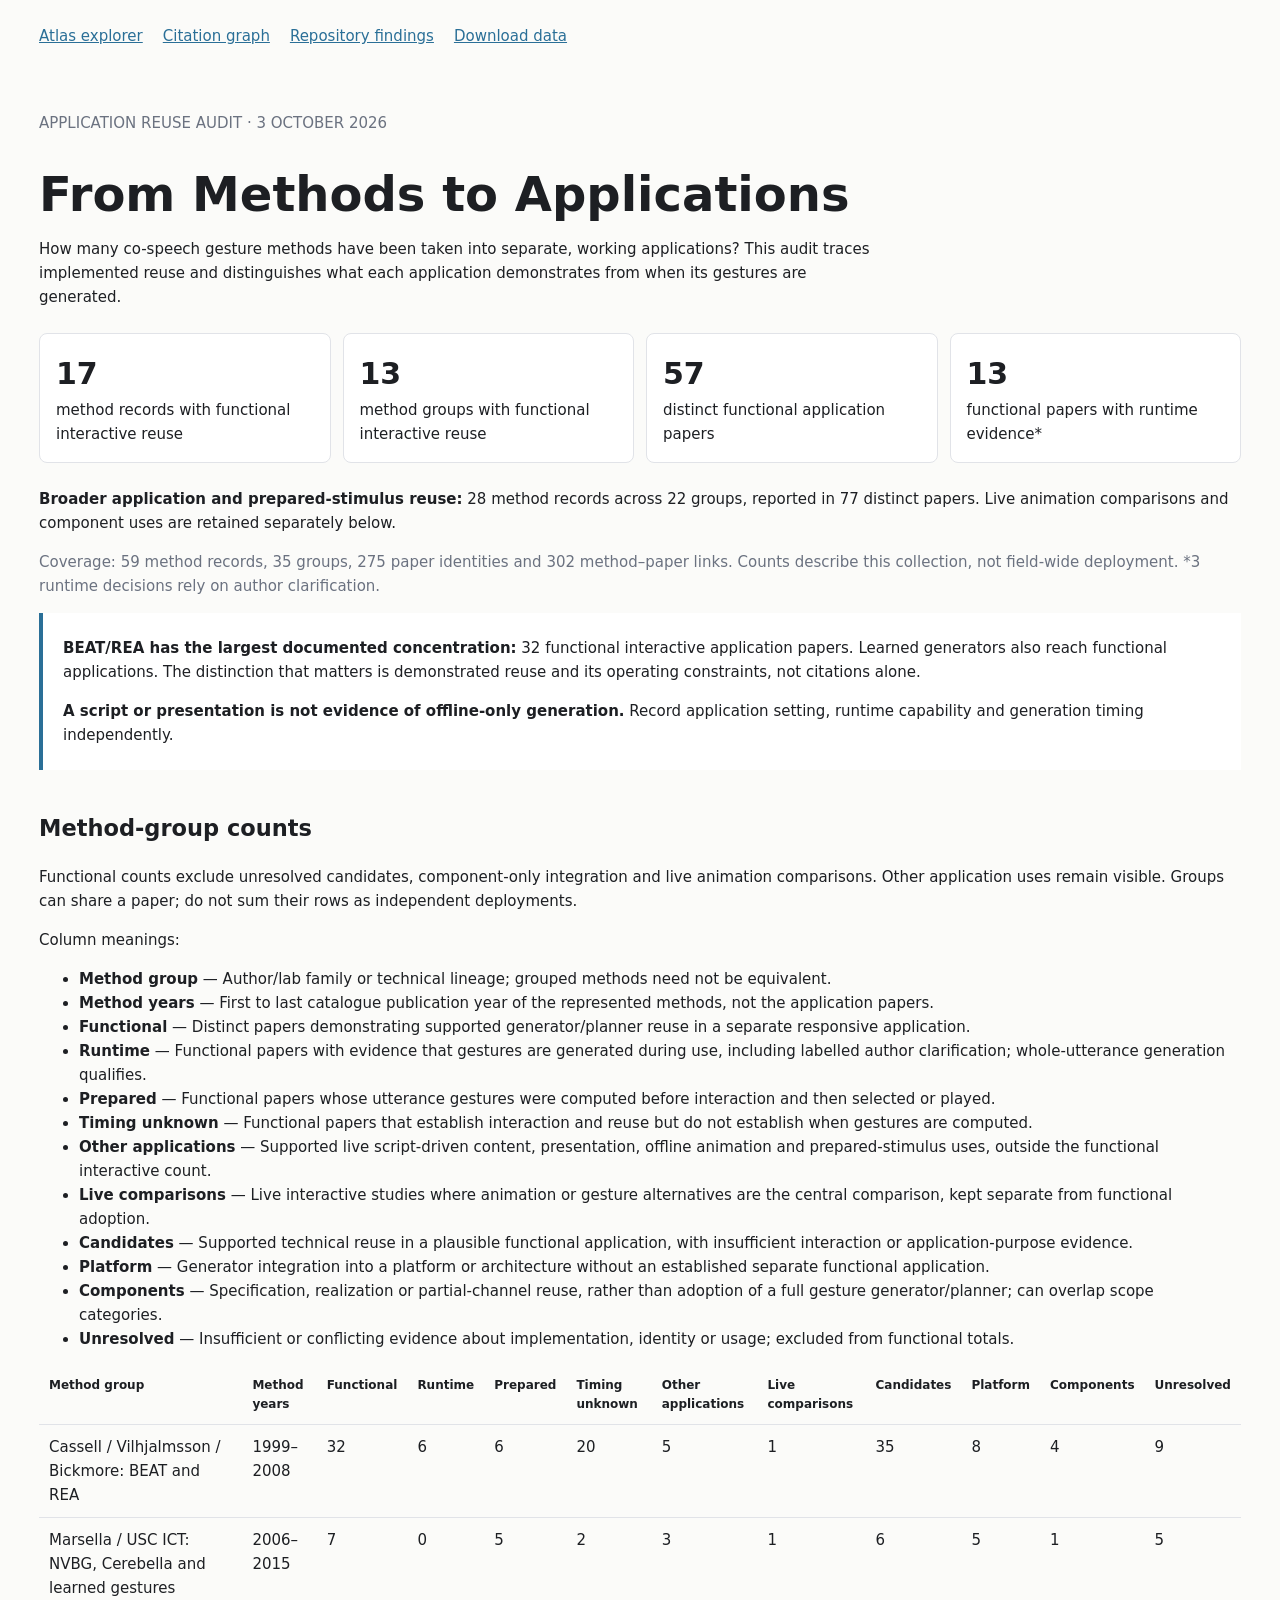
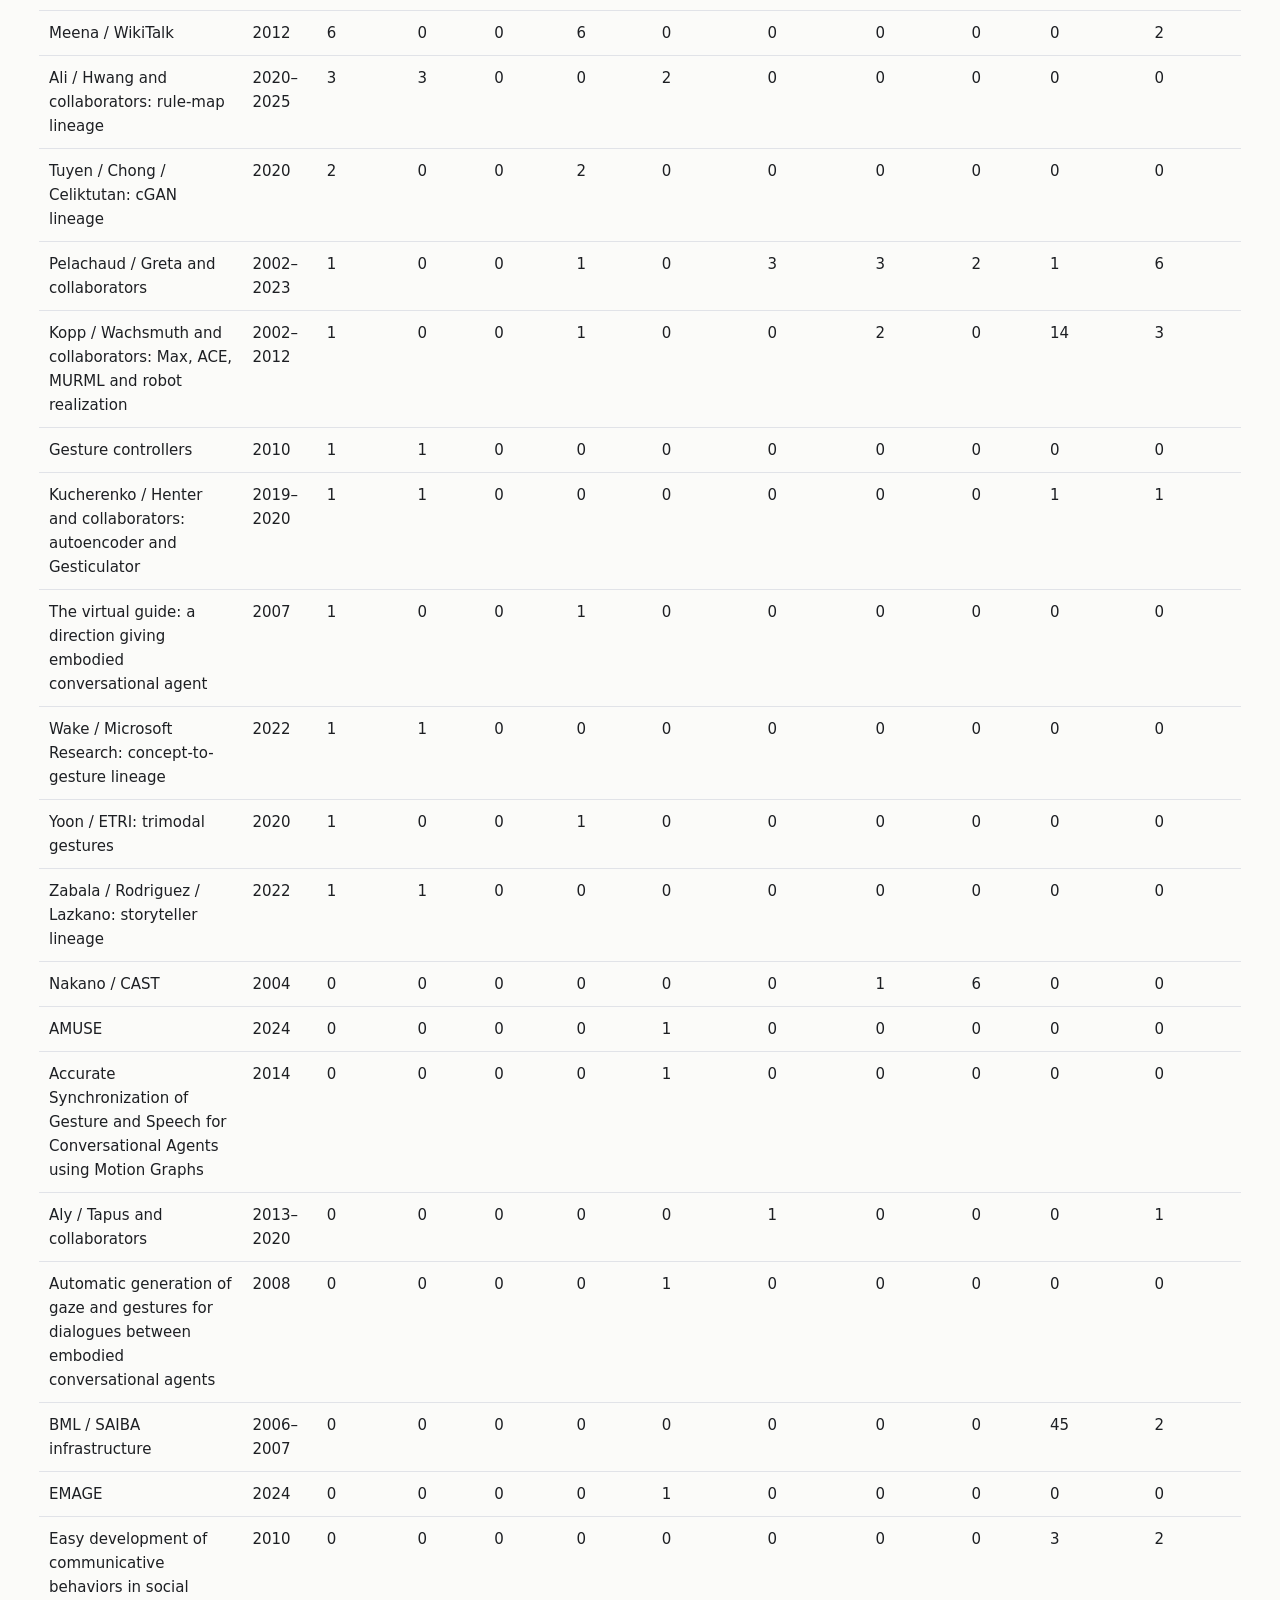
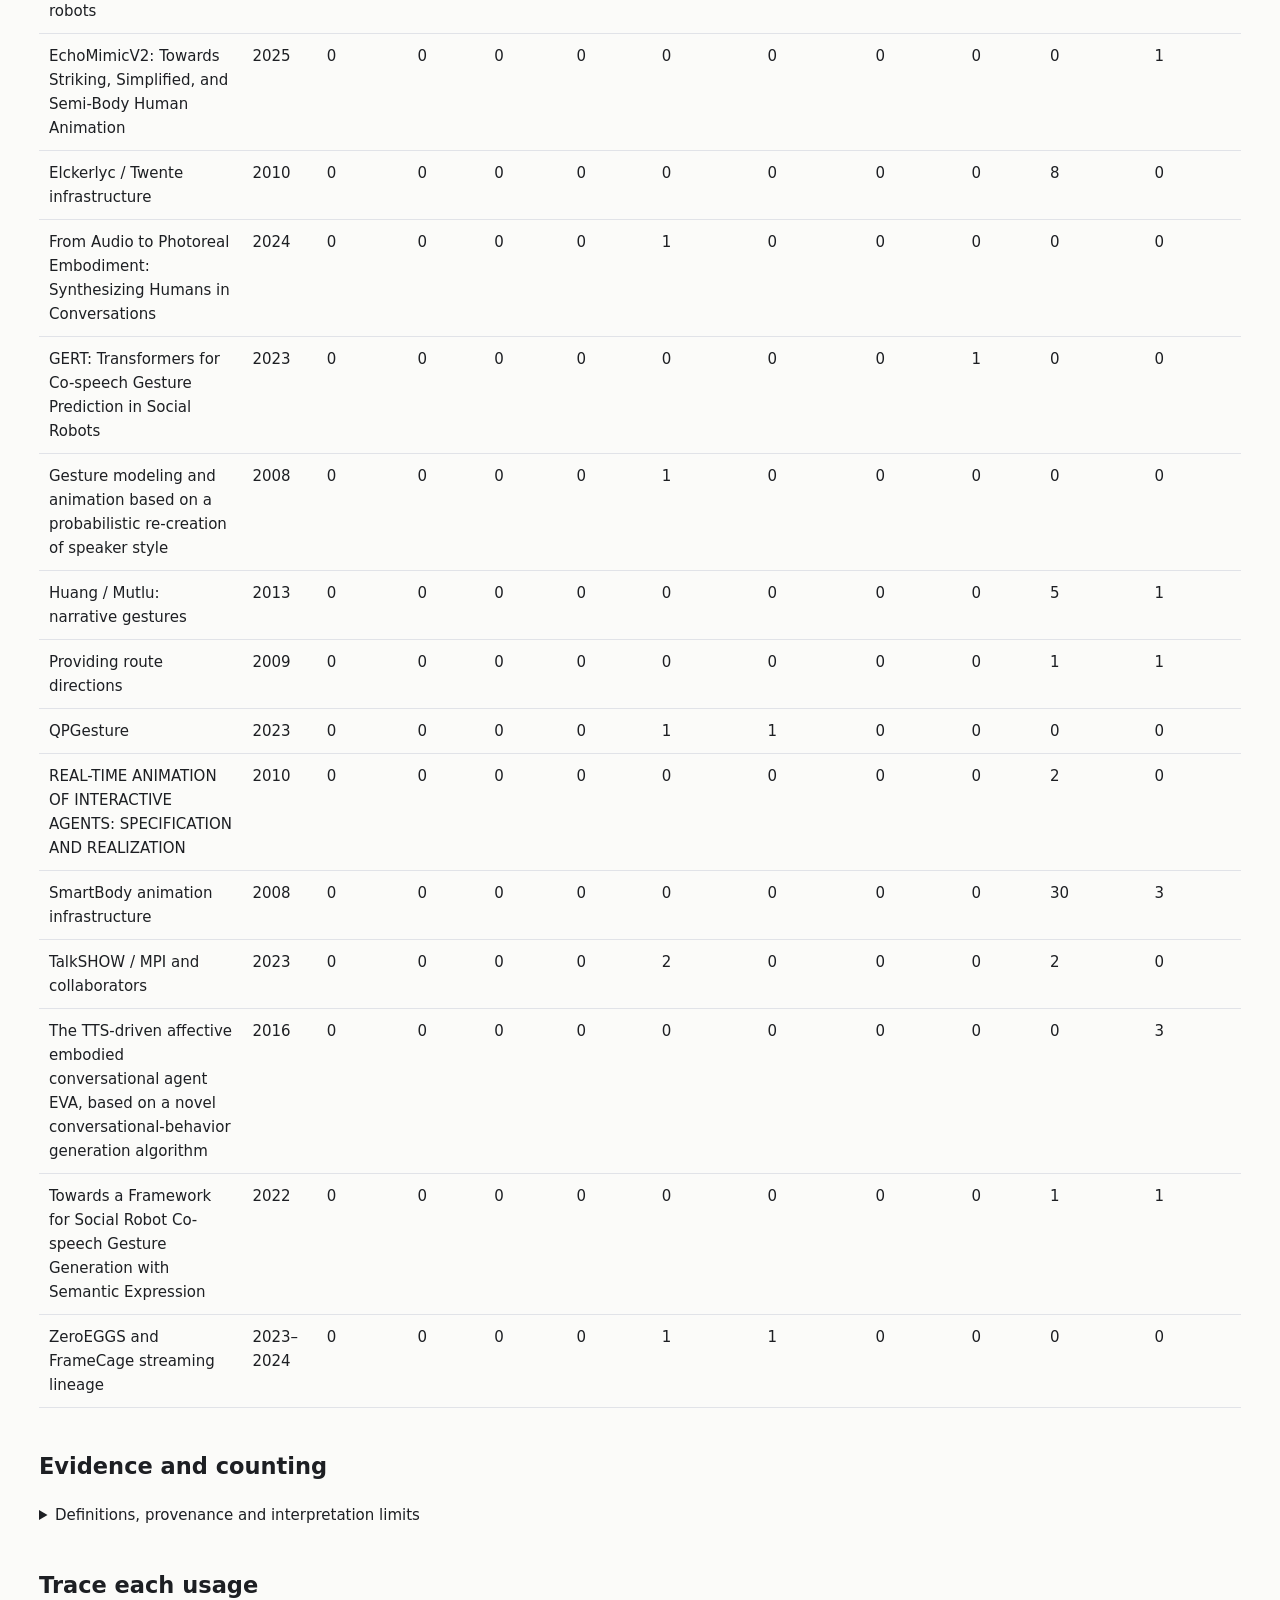
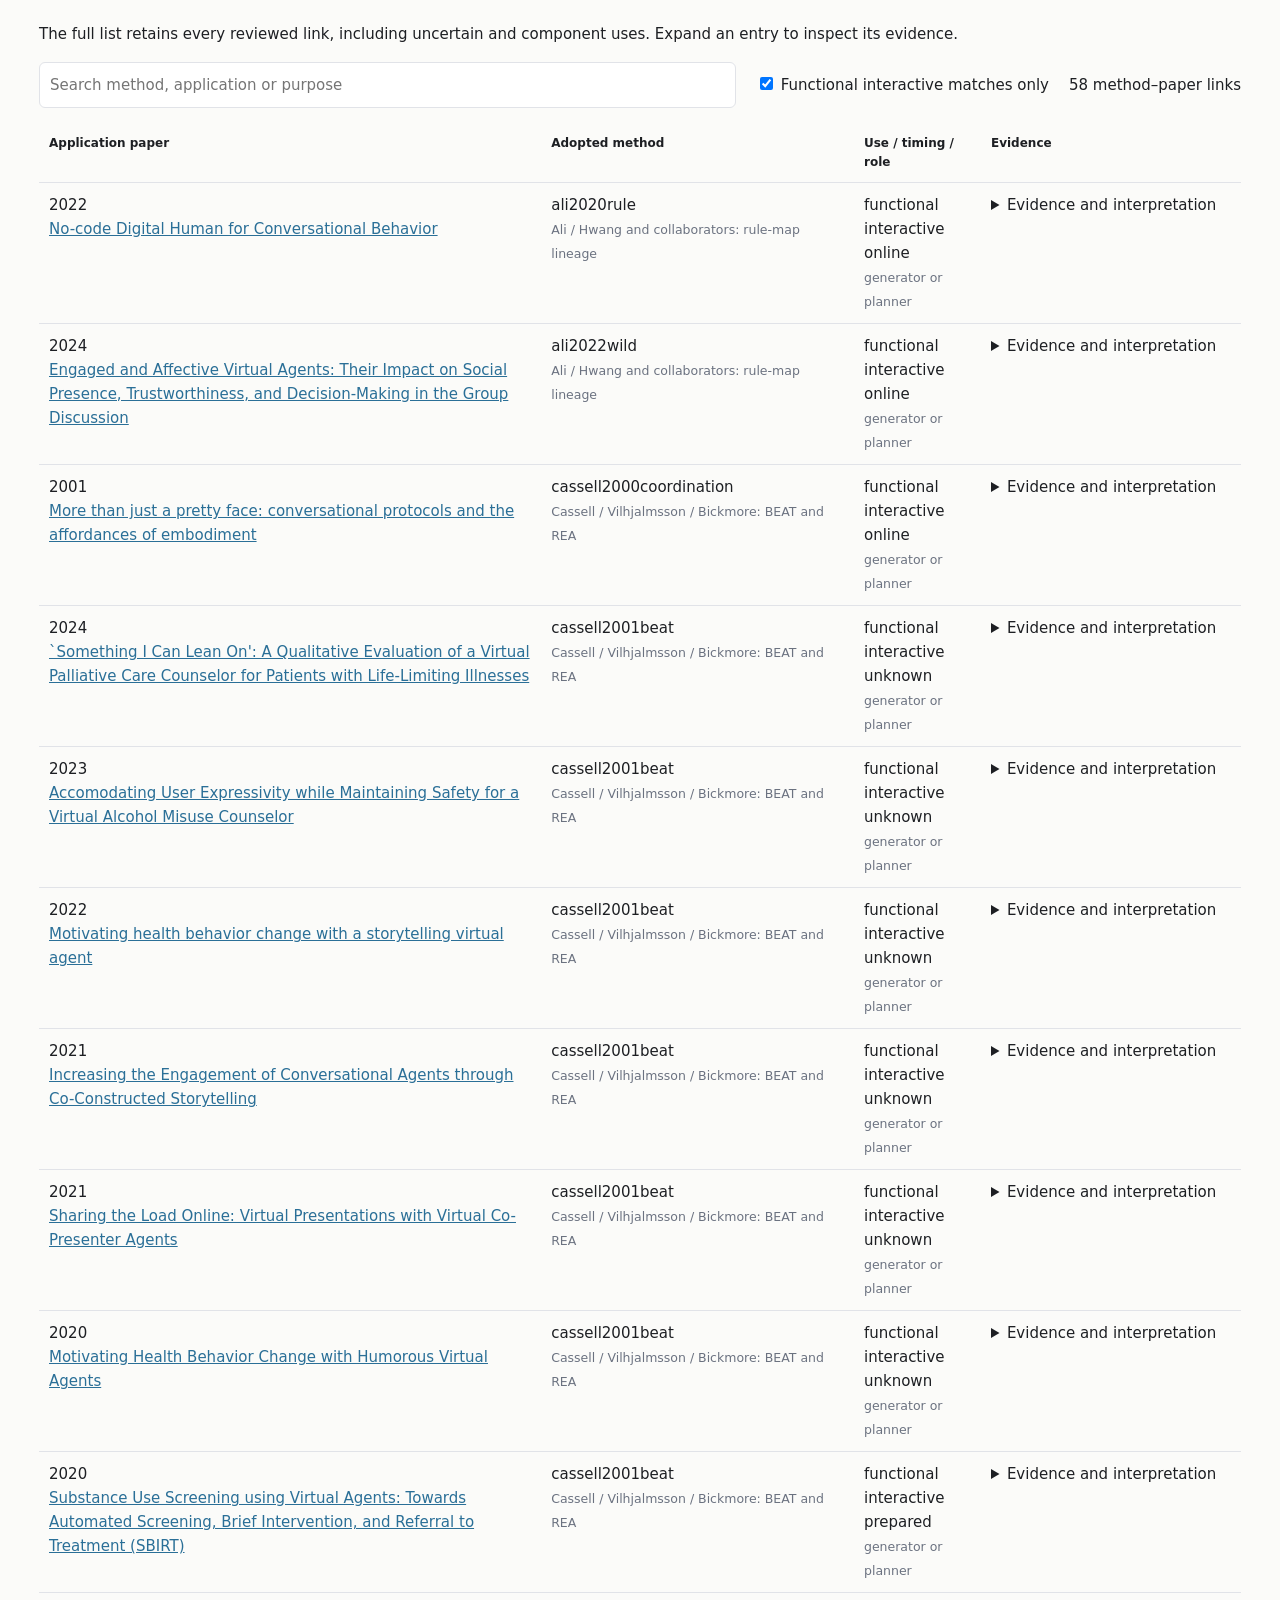
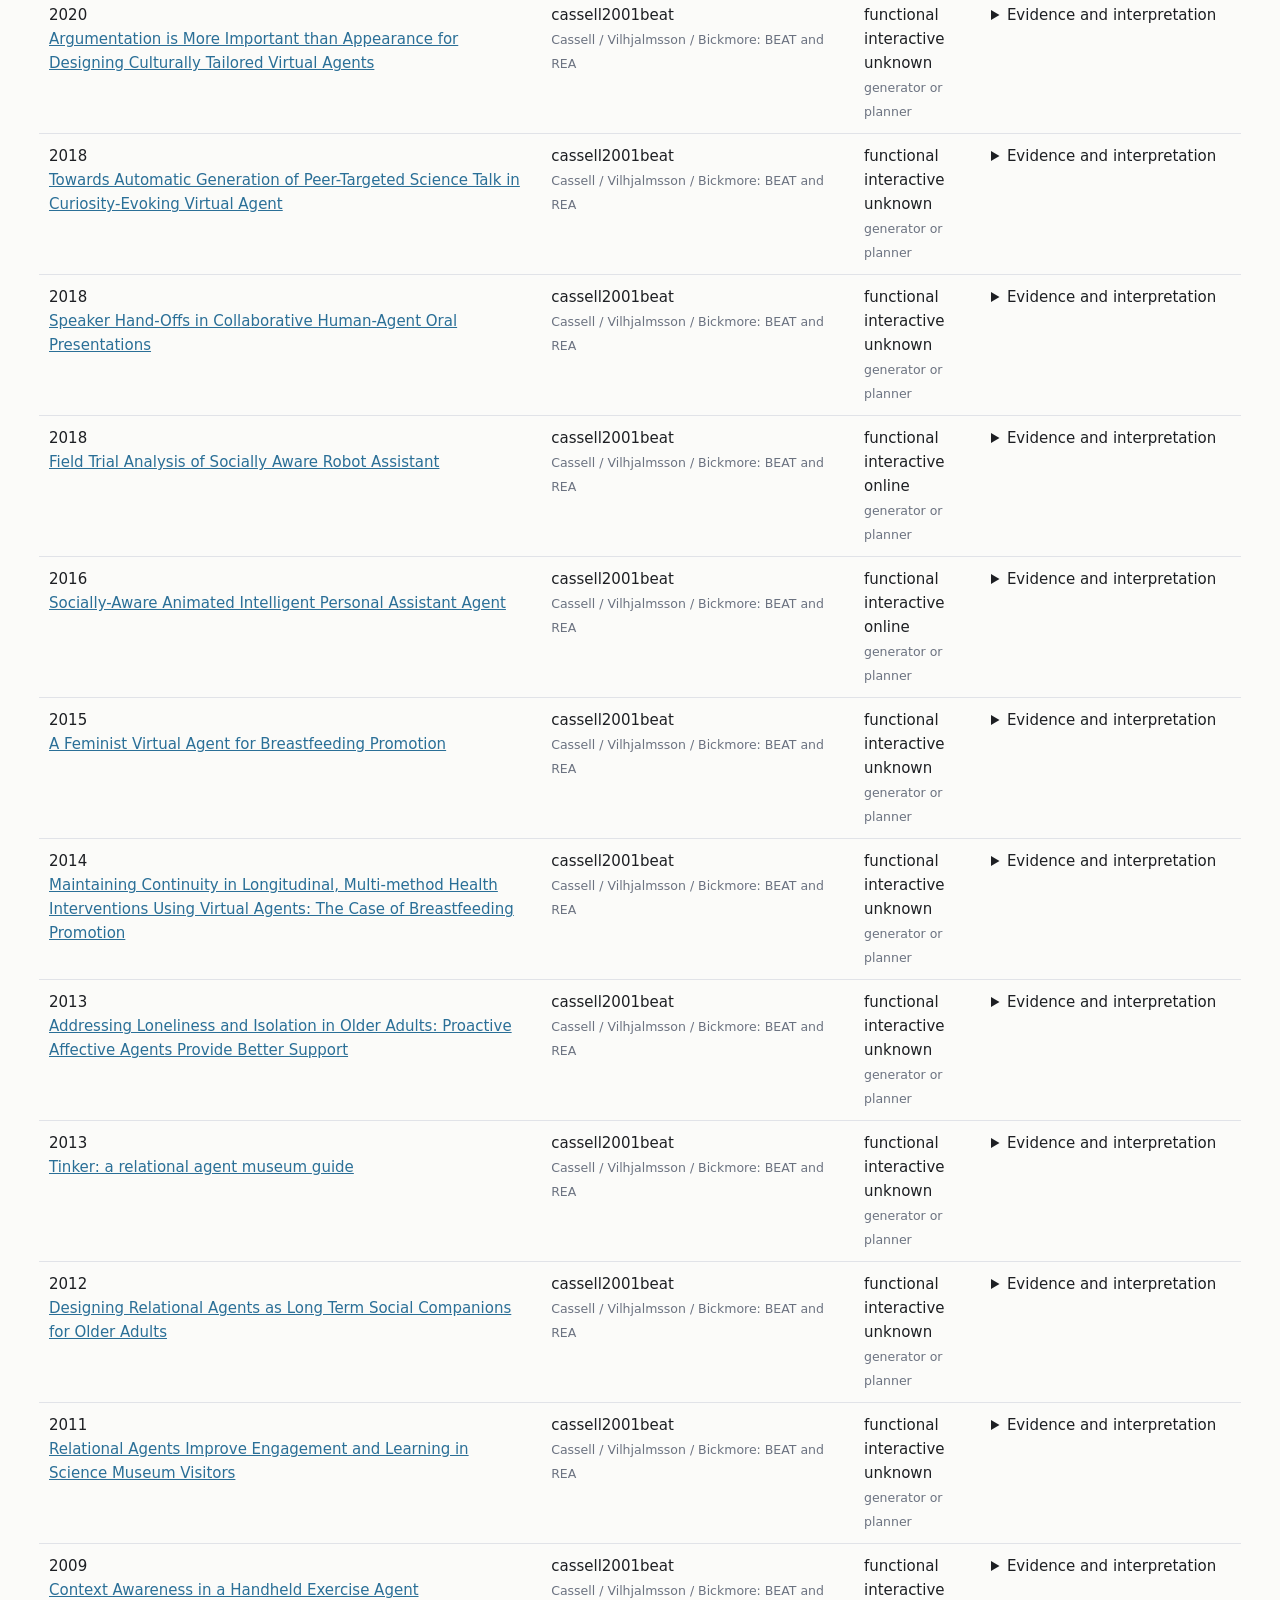
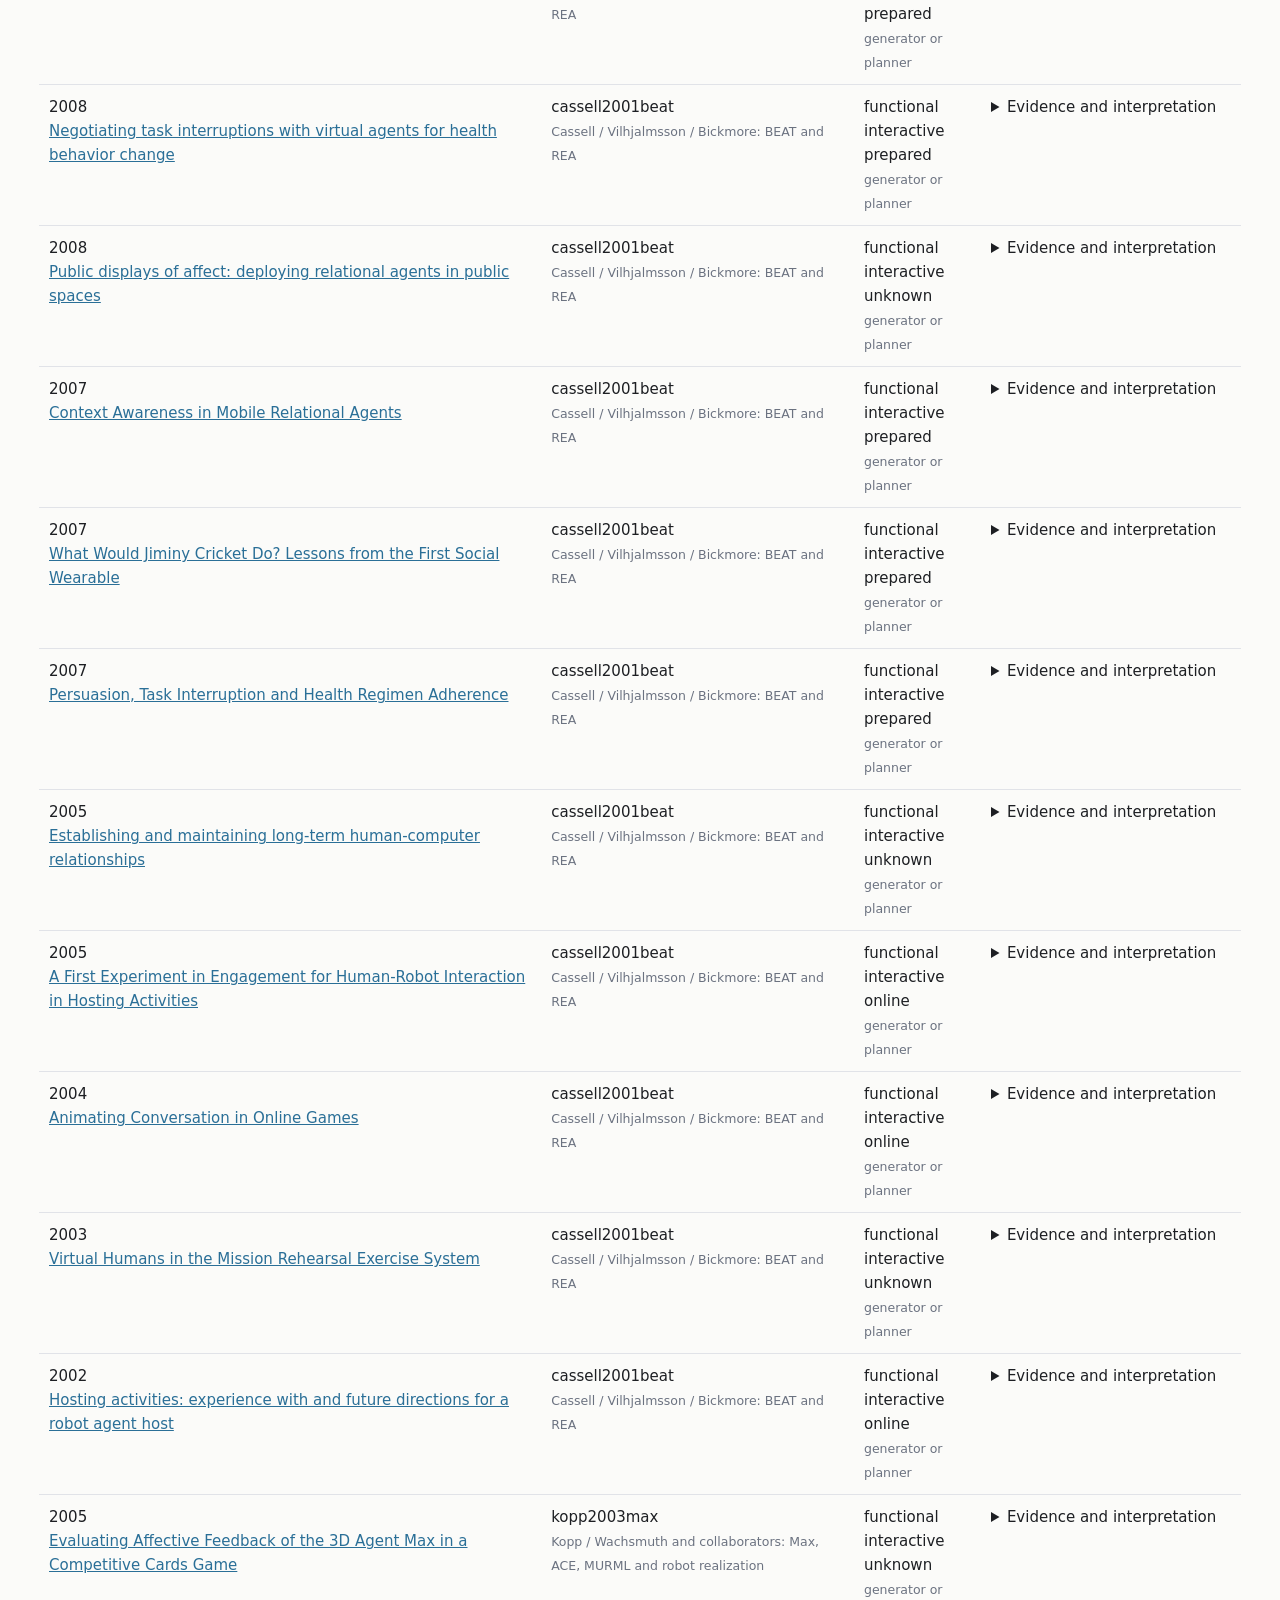
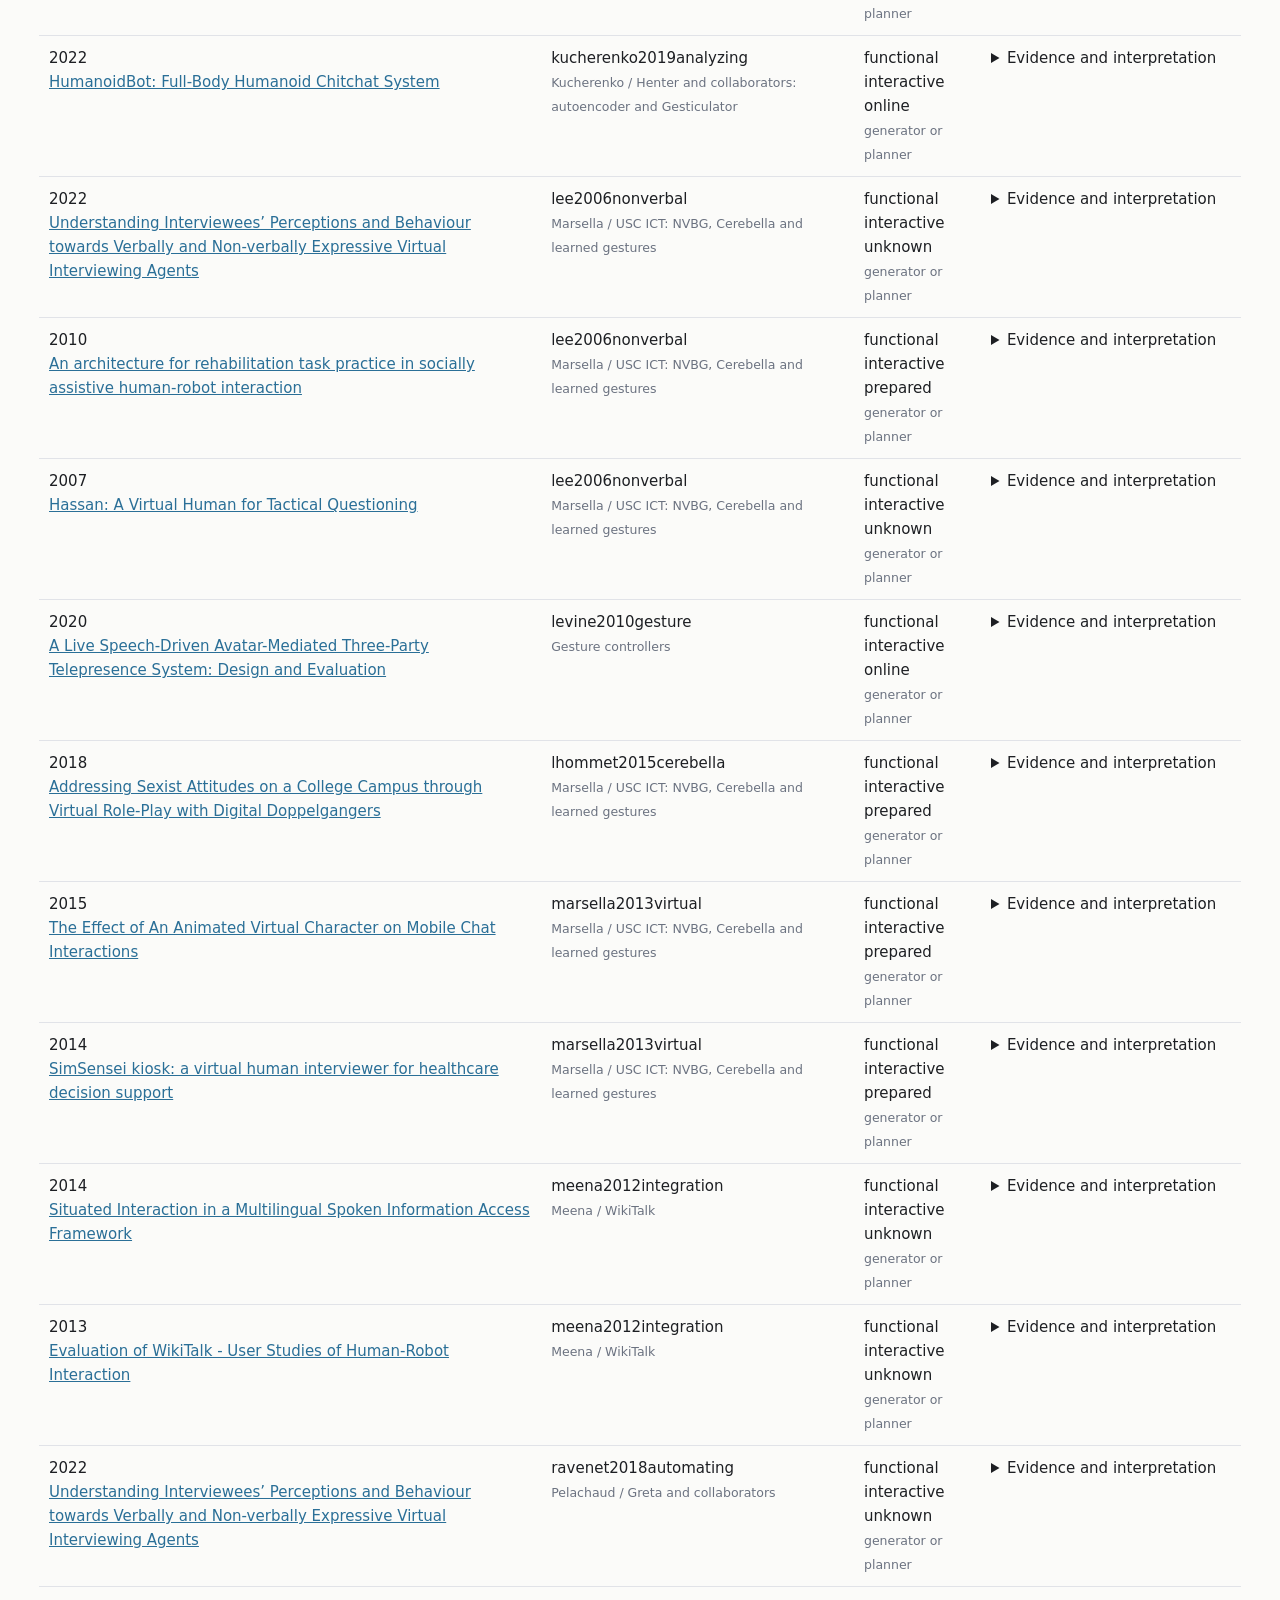
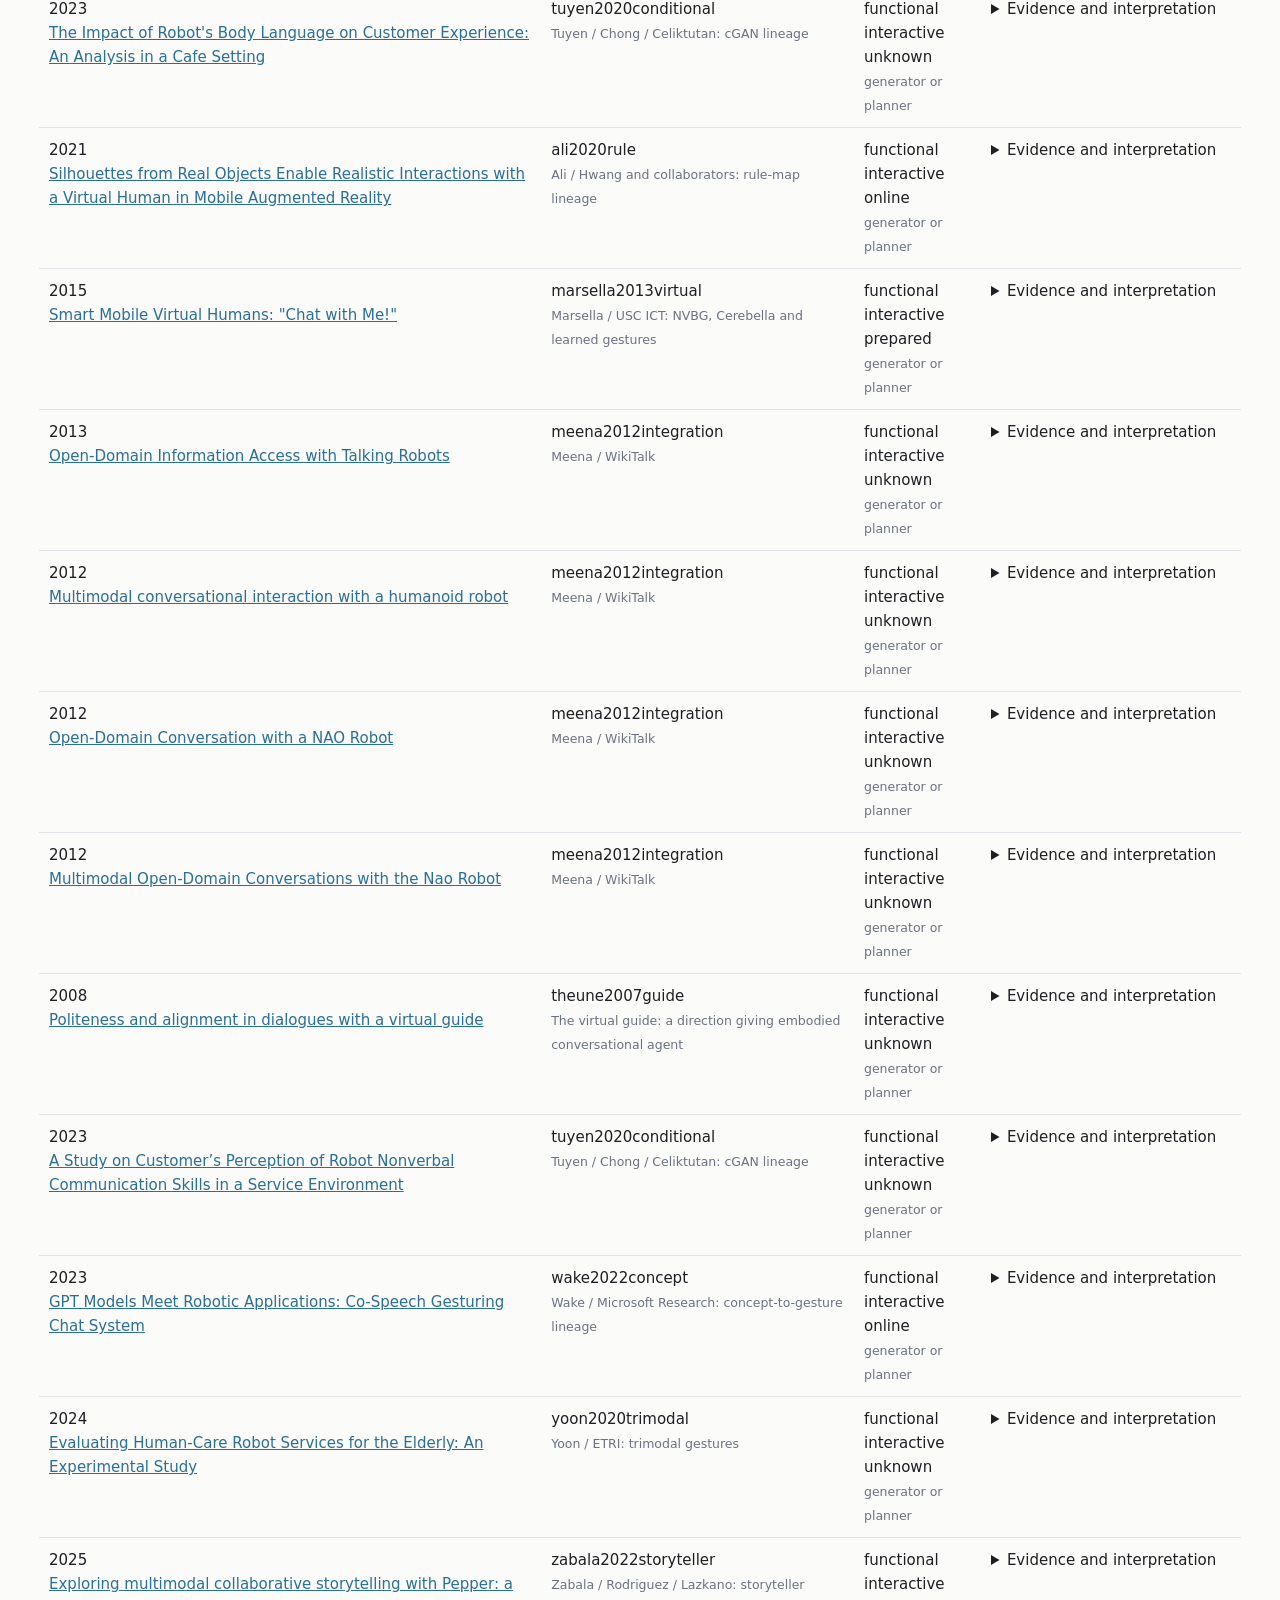
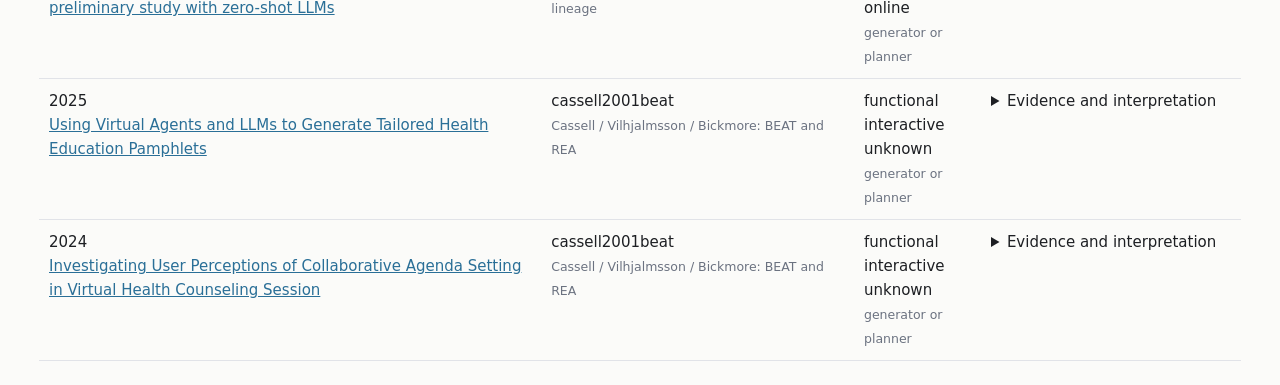
==== docs/applications.html @ 2cce5e89 "Add public findings on gesture method application reuse" ====
<!doctype html>
<html lang="en"><head><meta charset="utf-8"><meta name="viewport" content="width=device-width, initial-scale=1"><title>From Methods to Applications · Co-Speech Gesture Atlas</title><meta name="description" content="Evidence of co-speech gesture methods reused in applications: method groups, usage papers, runtime generation and uncertainty.">
<style>
:root{--bg:#fbfbf9;--fg:#1d1f23;--muted:#6b7280;--line:#e1e3e8;--accent:#2a6f97;--panel:#fff}@media(prefers-color-scheme:dark){:root{--bg:#14161a;--fg:#e7e9ee;--muted:#a8adb7;--line:#2c3038;--accent:#7fb3d5;--panel:#1c1f25}}*{box-sizing:border-box}body{margin:0;background:var(--bg);color:var(--fg);font:15px/1.6 system-ui,sans-serif}header,main{max-width:1250px;margin:auto;padding:24px}nav{display:flex;gap:20px;flex-wrap:wrap}a{color:var(--accent)}h1{font-size:clamp(30px,4vw,48px);line-height:1.15;margin-bottom:14px}h2{margin-top:40px}.intro{max-width:850px}.metrics{display:grid;grid-template-columns:repeat(4,1fr);gap:12px;margin:24px 0}.metrics div{border:1px solid var(--line);padding:16px;border-radius:8px;background:var(--panel)}.metrics strong{display:block;font-size:30px}small,.muted{color:var(--muted)}.scroll{overflow:auto}table{border-collapse:collapse;width:100%}th,td{text-align:left;vertical-align:top;padding:10px;border-bottom:1px solid var(--line)}th{font-size:12px}#usage td:first-child{min-width:240px}#usage td:last-child{min-width:260px}details p{max-width:650px}summary{cursor:pointer}.controls{display:flex;gap:20px;align-items:center;flex-wrap:wrap;margin:16px 0}input[type=search]{font:inherit;padding:10px;border:1px solid var(--line);background:var(--panel);color:var(--fg);border-radius:6px;min-width:260px;flex:1}.finding{border-left:4px solid var(--accent);padding:8px 20px;background:var(--panel)}[hidden]{display:none!important}@media(max-width:700px){header,main{padding:16px}.metrics{grid-template-columns:repeat(2,1fr)}}
</style></head><body><header><nav><a href="index.html">Atlas explorer</a><a href="citations.html">Citation graph</a><a href="https://github.com/ghazanPK/Co-Speech-gesture-atlas/blob/main/APPLICATIONS.md">Repository findings</a><a href="application-usages.json">Download data</a></nav></header><main>
<p class="muted">APPLICATION REUSE AUDIT · 3 OCTOBER 2026</p><h1>From Methods to Applications</h1><p class="intro">How many co-speech gesture methods have been taken into separate, working applications? This audit traces implemented reuse and distinguishes what each application demonstrates from when its gestures are generated.</p>
<div class="metrics"><div><strong>17</strong>method records with functional interactive reuse</div><div><strong>13</strong>method groups with functional interactive reuse</div><div><strong>57</strong>distinct functional application papers</div><div><strong>13</strong>functional papers with runtime evidence*</div></div>
<p><strong>Broader application and prepared-stimulus reuse:</strong> 28 method records across 22 groups, reported in 77 distinct papers. Live animation comparisons and component uses are retained separately below.</p><p class="muted">Coverage: 59 method records, 35 groups, 275 paper identities and 302 method–paper links. Counts describe this collection, not field-wide deployment. *3 runtime decisions rely on author clarification.</p>
<div class="finding"><p><strong>BEAT/REA has the largest documented concentration:</strong> 32 functional interactive application papers. Learned generators also reach functional applications. The distinction that matters is demonstrated reuse and its operating constraints, not citations alone.</p><p><strong>A script or presentation is not evidence of offline-only generation.</strong> Record application setting, runtime capability and generation timing independently.</p></div>
<h2>Method-group counts</h2><p>Functional counts exclude unresolved candidates, component-only integration and live animation comparisons. Other application uses remain visible. Groups can share a paper; do not sum their rows as independent deployments.</p>
<p>Column meanings:</p><ul><li><strong>Method group</strong> — Author/lab family or technical lineage; grouped methods need not be equivalent.</li><li><strong>Method years</strong> — First to last catalogue publication year of the represented methods, not the application papers.</li><li><strong>Functional</strong> — Distinct papers demonstrating supported generator/planner reuse in a separate responsive application.</li><li><strong>Runtime</strong> — Functional papers with evidence that gestures are generated during use, including labelled author clarification; whole-utterance generation qualifies.</li><li><strong>Prepared</strong> — Functional papers whose utterance gestures were computed before interaction and then selected or played.</li><li><strong>Timing unknown</strong> — Functional papers that establish interaction and reuse but do not establish when gestures are computed.</li><li><strong>Other applications</strong> — Supported live script-driven content, presentation, offline animation and prepared-stimulus uses, outside the functional interactive count.</li><li><strong>Live comparisons</strong> — Live interactive studies where animation or gesture alternatives are the central comparison, kept separate from functional adoption.</li><li><strong>Candidates</strong> — Supported technical reuse in a plausible functional application, with insufficient interaction or application-purpose evidence.</li><li><strong>Platform</strong> — Generator integration into a platform or architecture without an established separate functional application.</li><li><strong>Components</strong> — Specification, realization or partial-channel reuse, rather than adoption of a full gesture generator/planner; can overlap scope categories.</li><li><strong>Unresolved</strong> — Insufficient or conflicting evidence about implementation, identity or usage; excluded from functional totals.</li></ul>
<div class="scroll"><table><thead><tr><th>Method group</th><th>Method years</th><th>Functional</th><th>Runtime</th><th>Prepared</th><th>Timing unknown</th><th>Other applications</th><th>Live comparisons</th><th>Candidates</th><th>Platform</th><th>Components</th><th>Unresolved</th></tr></thead><tbody><tr><td>Cassell / Vilhjalmsson / Bickmore: BEAT and REA</td><td>1999–2008</td><td>32</td><td>6</td><td>6</td><td>20</td><td>5</td><td>1</td><td>35</td><td>8</td><td>4</td><td>9</td></tr><tr><td>Marsella / USC ICT: NVBG, Cerebella and learned gestures</td><td>2006–2015</td><td>7</td><td>0</td><td>5</td><td>2</td><td>3</td><td>1</td><td>6</td><td>5</td><td>1</td><td>5</td></tr><tr><td>Meena / WikiTalk</td><td>2012</td><td>6</td><td>0</td><td>0</td><td>6</td><td>0</td><td>0</td><td>0</td><td>0</td><td>0</td><td>2</td></tr><tr><td>Ali / Hwang and collaborators: rule-map lineage</td><td>2020–2025</td><td>3</td><td>3</td><td>0</td><td>0</td><td>2</td><td>0</td><td>0</td><td>0</td><td>0</td><td>0</td></tr><tr><td>Tuyen / Chong / Celiktutan: cGAN lineage</td><td>2020</td><td>2</td><td>0</td><td>0</td><td>2</td><td>0</td><td>0</td><td>0</td><td>0</td><td>0</td><td>0</td></tr><tr><td>Pelachaud / Greta and collaborators</td><td>2002–2023</td><td>1</td><td>0</td><td>0</td><td>1</td><td>0</td><td>3</td><td>3</td><td>2</td><td>1</td><td>6</td></tr><tr><td>Kopp / Wachsmuth and collaborators: Max, ACE, MURML and robot realization</td><td>2002–2012</td><td>1</td><td>0</td><td>0</td><td>1</td><td>0</td><td>0</td><td>2</td><td>0</td><td>14</td><td>3</td></tr><tr><td>Gesture controllers</td><td>2010</td><td>1</td><td>1</td><td>0</td><td>0</td><td>0</td><td>0</td><td>0</td><td>0</td><td>0</td><td>0</td></tr><tr><td>Kucherenko / Henter and collaborators: autoencoder and Gesticulator</td><td>2019–2020</td><td>1</td><td>1</td><td>0</td><td>0</td><td>0</td><td>0</td><td>0</td><td>0</td><td>1</td><td>1</td></tr><tr><td>The virtual guide: a direction giving embodied conversational agent</td><td>2007</td><td>1</td><td>0</td><td>0</td><td>1</td><td>0</td><td>0</td><td>0</td><td>0</td><td>0</td><td>0</td></tr><tr><td>Wake / Microsoft Research: concept-to-gesture lineage</td><td>2022</td><td>1</td><td>1</td><td>0</td><td>0</td><td>0</td><td>0</td><td>0</td><td>0</td><td>0</td><td>0</td></tr><tr><td>Yoon / ETRI: trimodal gestures</td><td>2020</td><td>1</td><td>0</td><td>0</td><td>1</td><td>0</td><td>0</td><td>0</td><td>0</td><td>0</td><td>0</td></tr><tr><td>Zabala / Rodriguez / Lazkano: storyteller lineage</td><td>2022</td><td>1</td><td>1</td><td>0</td><td>0</td><td>0</td><td>0</td><td>0</td><td>0</td><td>0</td><td>0</td></tr><tr><td>Nakano / CAST</td><td>2004</td><td>0</td><td>0</td><td>0</td><td>0</td><td>0</td><td>0</td><td>1</td><td>6</td><td>0</td><td>0</td></tr><tr><td>AMUSE</td><td>2024</td><td>0</td><td>0</td><td>0</td><td>0</td><td>1</td><td>0</td><td>0</td><td>0</td><td>0</td><td>0</td></tr><tr><td>Accurate Synchronization of Gesture and Speech for Conversational Agents using Motion Graphs</td><td>2014</td><td>0</td><td>0</td><td>0</td><td>0</td><td>1</td><td>0</td><td>0</td><td>0</td><td>0</td><td>0</td></tr><tr><td>Aly / Tapus and collaborators</td><td>2013–2020</td><td>0</td><td>0</td><td>0</td><td>0</td><td>0</td><td>1</td><td>0</td><td>0</td><td>0</td><td>1</td></tr><tr><td>Automatic generation of gaze and gestures for dialogues between embodied conversational agents</td><td>2008</td><td>0</td><td>0</td><td>0</td><td>0</td><td>1</td><td>0</td><td>0</td><td>0</td><td>0</td><td>0</td></tr><tr><td>BML / SAIBA infrastructure</td><td>2006–2007</td><td>0</td><td>0</td><td>0</td><td>0</td><td>0</td><td>0</td><td>0</td><td>0</td><td>45</td><td>2</td></tr><tr><td>EMAGE</td><td>2024</td><td>0</td><td>0</td><td>0</td><td>0</td><td>1</td><td>0</td><td>0</td><td>0</td><td>0</td><td>0</td></tr><tr><td>Easy development of communicative behaviors in social robots</td><td>2010</td><td>0</td><td>0</td><td>0</td><td>0</td><td>0</td><td>0</td><td>0</td><td>0</td><td>3</td><td>2</td></tr><tr><td>EchoMimicV2: Towards Striking, Simplified, and Semi-Body Human Animation</td><td>2025</td><td>0</td><td>0</td><td>0</td><td>0</td><td>0</td><td>0</td><td>0</td><td>0</td><td>0</td><td>1</td></tr><tr><td>Elckerlyc / Twente infrastructure</td><td>2010</td><td>0</td><td>0</td><td>0</td><td>0</td><td>0</td><td>0</td><td>0</td><td>0</td><td>8</td><td>0</td></tr><tr><td>From Audio to Photoreal Embodiment: Synthesizing Humans in Conversations</td><td>2024</td><td>0</td><td>0</td><td>0</td><td>0</td><td>1</td><td>0</td><td>0</td><td>0</td><td>0</td><td>0</td></tr><tr><td>GERT: Transformers for Co-speech Gesture Prediction in Social Robots</td><td>2023</td><td>0</td><td>0</td><td>0</td><td>0</td><td>0</td><td>0</td><td>0</td><td>1</td><td>0</td><td>0</td></tr><tr><td>Gesture modeling and animation based on a probabilistic re-creation of speaker style</td><td>2008</td><td>0</td><td>0</td><td>0</td><td>0</td><td>1</td><td>0</td><td>0</td><td>0</td><td>0</td><td>0</td></tr><tr><td>Huang / Mutlu: narrative gestures</td><td>2013</td><td>0</td><td>0</td><td>0</td><td>0</td><td>0</td><td>0</td><td>0</td><td>0</td><td>5</td><td>1</td></tr><tr><td>Providing route directions</td><td>2009</td><td>0</td><td>0</td><td>0</td><td>0</td><td>0</td><td>0</td><td>0</td><td>0</td><td>1</td><td>1</td></tr><tr><td>QPGesture</td><td>2023</td><td>0</td><td>0</td><td>0</td><td>0</td><td>1</td><td>1</td><td>0</td><td>0</td><td>0</td><td>0</td></tr><tr><td>REAL-TIME ANIMATION OF INTERACTIVE AGENTS: SPECIFICATION AND REALIZATION</td><td>2010</td><td>0</td><td>0</td><td>0</td><td>0</td><td>0</td><td>0</td><td>0</td><td>0</td><td>2</td><td>0</td></tr><tr><td>SmartBody animation infrastructure</td><td>2008</td><td>0</td><td>0</td><td>0</td><td>0</td><td>0</td><td>0</td><td>0</td><td>0</td><td>30</td><td>3</td></tr><tr><td>TalkSHOW / MPI and collaborators</td><td>2023</td><td>0</td><td>0</td><td>0</td><td>0</td><td>2</td><td>0</td><td>0</td><td>0</td><td>2</td><td>0</td></tr><tr><td>The TTS-driven affective embodied conversational agent EVA, based on a novel conversational-behavior generation algorithm</td><td>2016</td><td>0</td><td>0</td><td>0</td><td>0</td><td>0</td><td>0</td><td>0</td><td>0</td><td>0</td><td>3</td></tr><tr><td>Towards a Framework for Social Robot Co-speech Gesture Generation with Semantic Expression</td><td>2022</td><td>0</td><td>0</td><td>0</td><td>0</td><td>0</td><td>0</td><td>0</td><td>0</td><td>1</td><td>1</td></tr><tr><td>ZeroEGGS and FrameCage streaming lineage</td><td>2023–2024</td><td>0</td><td>0</td><td>0</td><td>0</td><td>1</td><td>1</td><td>0</td><td>0</td><td>0</td><td>0</td></tr></tbody></table></div>
<h2>Evidence and counting</h2><details><summary>Definitions, provenance and interpretation limits</summary><ul><li>Counts describe this audited collection, not a census of field deployment or an adoption rate.</li><li>Method records are catalogue publications, not distinct algorithms. Families can contain several different methods.</li><li>Paper counts are deduplicated within each group; different groups can share an application paper.</li><li>Repeated reports of one system are not independent deployments. Unlinked reports are not assumed to be separate systems.</li><li>Functional counts require supported generator/planner reuse and a responsive application purpose. Prepared and unknown timing qualify when interaction is supported.</li><li>Live animation comparisons, presentation/content use, platform integration and components are retained separately.</li><li>Source verification is uneven. Citation-context evidence and indexed abstracts are labelled separately from primary checks and author clarification.</li><li>A script or presentation study does not establish an offline-only method. Demonstrated application setting and runtime capability are independent.</li><li>A zero means no supported match in this collection, not proof that a method has never been used.</li></ul><p>Runtime includes whole-utterance generation and does not require streaming. Method dates are catalogue publication years for represented methods, not all papers by a lab. Other applications include content/stimulus use, live script-driven content and presentation. Components can overlap application categories. Runtime-capable does not mean conversational interaction was demonstrated.</p><p>Historical year conflicts remain visible: the telepresence entry retains its cached 2020 year despite an available 2022 author PDF; the multilingual method has a 2025 journal record and a cited 2023 preprint.</p></details>
<h2>Trace each usage</h2><p>The full list retains every reviewed link, including uncertain and component uses. Expand an entry to inspect its evidence.</p><div class="controls"><input id="search" type="search" aria-label="Search application usages" placeholder="Search method, application or purpose"><label><input id="functional" type="checkbox" checked> Functional interactive matches only</label><span id="count" aria-live="polite"></span></div>
<div class="scroll"><table id="usage"><thead><tr><th>Application paper</th><th>Adopted method</th><th>Use / timing / role</th><th>Evidence</th></tr></thead><tbody><tr data-functional="false" data-search="ali / hwang and collaborators: rule-map lineage ali2020rule asap for multi-outputs: auto-generating storyboard and pre-visualization with virtual actors based on screenplay live_content_application the author reports a complete real-time demo: modules accept a script, generate/render gestures on the fly and play the result. live content generation is demonstrated; conversational turn-taking is not claimed for this demo."><td>2024<br><a href="https://doi.org/10.1007/s11042-024-19904-3">ASAP for multi-outputs: auto-generating storyboard and pre-visualization with virtual actors based on screenplay</a></td><td>ali2020rule<br><small>Ali / Hwang and collaborators: rule-map lineage</small></td><td>live content application<br>online<br><small>generator or planner</small></td><td><details><summary>Evidence and interpretation</summary><p>The author reports a complete real-time demo: modules accept a script, generate/render gestures on the fly and play the result. Live content generation is demonstrated; conversational turn-taking is not claimed for this demo.</p><p><a href="https://doi.org/10.1007/s11042-024-19904-3">citation context</a>; <strong>Author clarification, 3 Oct 2026; not independently verified</strong></p><p>author overlap: Jae-In Hwang (and possibly Ghazanfar Ali)<br>System: Not resolved</p></details></td></tr><tr data-functional="true" data-search="ali / hwang and collaborators: rule-map lineage ali2020rule no-code digital human for conversational behavior functional_interactive the author identifies no-code digital human as flow human: users interact with a chatbot-powered avatar. it is a separate interactive application, not merely an integration platform."><td>2022<br><a href="https://doi.org/10.1145/3550082.3564175">No-code Digital Human for Conversational Behavior</a></td><td>ali2020rule<br><small>Ali / Hwang and collaborators: rule-map lineage</small></td><td>functional interactive<br>online<br><small>generator or planner</small></td><td><details><summary>Evidence and interpretation</summary><p>The author identifies No-code Digital Human as Flow Human: users interact with a chatbot-powered avatar. It is a separate interactive application, not merely an integration platform.</p><p><a href="https://doi.org/10.1145/3550082.3564175">citation context</a>; <strong>Author clarification, 3 Oct 2026; not independently verified</strong></p><p>author overlap: Jae-In Hwang (and possibly Ghazanfar Ali)<br>System: Flow Human</p></details></td></tr><tr data-functional="true" data-search="ali / hwang and collaborators: rule-map lineage ali2022wild engaged and affective virtual agents: their impact on social presence, trustworthiness, and decision-making in the group discussion functional_interactive the author clarifies that this pipeline generates gestures for input text without requiring prepared animations. semi-wizard dialogue control does not imply precomputed gestures."><td>2024<br><a href="https://arxiv.org/html/2308.10385v3">Engaged and Affective Virtual Agents: Their Impact on Social Presence, Trustworthiness, and Decision-Making in the Group Discussion</a></td><td>ali2022wild<br><small>Ali / Hwang and collaborators: rule-map lineage</small></td><td>functional interactive<br>online<br><small>generator or planner</small></td><td><details><summary>Evidence and interpretation</summary><p>The author clarifies that this pipeline generates gestures for input text without requiring prepared animations. Semi-Wizard dialogue control does not imply precomputed gestures.</p><p><a href="https://arxiv.org/html/2308.10385v3">primary implementation checked</a>; <strong>Author clarification, 3 Oct 2026; not independently verified</strong></p><p>author overlap: Jae-In Hwang (and possibly Ghazanfar Ali)<br>System: Not resolved</p></details></td></tr><tr data-functional="false" data-search="ali / hwang and collaborators: rule-map lineage ali2025multilingual enhancing doctor‐patient communication in surgical explanations: designing effective facial expressions and gestures for animated physician characters presentation_application the author clarifies that the same text-input pipeline generates required animations and can accept chatbot, llm or prewritten text. the reported study demonstrates presentation use; conversational operation is a capability clarification, not evidence that this study tested dialogue."><td>2024<br><a href="https://onlinelibrary.wiley.com/doi/10.1002/cav.2236">Enhancing doctor‐patient communication in surgical explanations: Designing effective facial expressions and gestures for animated physician characters</a></td><td>ali2025multilingual<br><small>Ali / Hwang and collaborators: rule-map lineage</small></td><td>presentation application<br>online<br><small>generator or planner</small></td><td><details><summary>Evidence and interpretation</summary><p>The author clarifies that the same text-input pipeline generates required animations and can accept chatbot, LLM or prewritten text. The reported study demonstrates presentation use; conversational operation is a capability clarification, not evidence that this study tested dialogue.</p><p><a href="https://onlinelibrary.wiley.com/doi/10.1002/cav.2236">primary implementation checked</a>; <strong>Author clarification, 3 Oct 2026; not independently verified</strong></p><p>author overlap: Jae-In Hwang (and possibly Ghazanfar Ali)<br>System: Not resolved</p></details></td></tr><tr data-functional="false" data-search="aly / tapus and collaborators aly2013prosody on designing expressive robot behavior: the effect of affective cues on interaction interactive_comparison interaction study compares behavior alternatives; retain outside the functional application total."><td>2020<br><a href="https://doi.org/10.1007/s42979-020-00263-3">On Designing Expressive Robot Behavior: The Effect of Affective Cues on Interaction</a></td><td>aly2013prosody<br><small>Aly / Tapus and collaborators</small></td><td>interactive comparison<br>unknown<br><small>generator or planner</small></td><td><details><summary>Evidence and interpretation</summary><p>Interaction study compares behavior alternatives; retain outside the functional application total.</p><p><a href="https://doi.org/10.1007/s42979-020-00263-3">citation context</a></p><p>author overlap candidate: Adriana Tapus, Amir Aly<br>System: Not resolved</p></details></td></tr><tr data-functional="false" data-search="automatic generation of gaze and gestures for dialogues between embodied conversational agents breitfuss2008automatic mpml3d: scripting agents for the 3d internet offline prepared/authoring use is outside the interactive adoption target."><td>2011<br><a href="https://doi.org/10.1109/TVCG.2010.66">MPML3D: Scripting Agents for the 3D Internet</a></td><td>breitfuss2008automatic<br><small>Automatic generation of gaze and gestures for dialogues between embodied conversational agents</small></td><td>offline<br>prepared<br><small>generator or planner</small></td><td><details><summary>Evidence and interpretation</summary><p>Prepared/authoring use is outside the interactive adoption target.</p><p><a href="https://doi.org/10.1109/TVCG.2010.66">citation context</a></p><p>author overlap candidate: Helmut Prendinger, Mitsuru Ishizuka<br>System: Not resolved</p></details></td></tr><tr data-functional="false" data-search="cassell / vilhjalmsson / bickmore: beat and rea cassell1999embodiment teaching dialogue to interdisciplinary teams through toolkits platform behavior platform or component integration is recorded separately from downstream gesture-generator adoption."><td>2005<br><a href="https://doi.org/10.3115/1627291.1627294">Teaching Dialogue to Interdisciplinary Teams through Toolkits</a></td><td>cassell1999embodiment<br><small>Cassell / Vilhjalmsson / Bickmore: BEAT and REA</small></td><td>platform<br>unknown<br><small>generator or planner</small></td><td><details><summary>Evidence and interpretation</summary><p>Behavior platform or component integration is recorded separately from downstream gesture-generator adoption.</p><p><a href="https://doi.org/10.3115/1627291.1627294">citation context</a></p><p>author overlap candidate: Justine Cassell<br>System: Not resolved</p></details></td></tr><tr data-functional="false" data-search="cassell / vilhjalmsson / bickmore: beat and rea cassell1999embodiment social dialogue with embodied conversational agents unresolved available implementation/provenance evidence does not support a confident interactive adoption decision."><td>2005<br><a href="https://www.semanticscholar.org/paper/2120b039b8cfeb013400dfa1ead44229e582bbb7">SOCIAL DIALOGUE WITH EMBODIED CONVERSATIONAL AGENTS</a></td><td>cassell1999embodiment<br><small>Cassell / Vilhjalmsson / Bickmore: BEAT and REA</small></td><td>unresolved<br>unknown<br><small>generator or planner</small></td><td><details><summary>Evidence and interpretation</summary><p>Available implementation/provenance evidence does not support a confident interactive adoption decision.</p><p><a href="https://www.semanticscholar.org/paper/2120b039b8cfeb013400dfa1ead44229e582bbb7">citation context</a></p><p>author overlap candidate: Justine Cassell, Timothy Bickmore<br>System: Not resolved</p></details></td></tr><tr data-functional="false" data-search="cassell / vilhjalmsson / bickmore: beat and rea cassell1999embodiment negotiated collusion: modeling social language and its relationship effects in intelligent agents functional_candidate cached implementation supports technical reuse; responsive interaction or its exact application purpose still requires source verification."><td>2003<br><a href="https://doi.org/10.1023/A:1024026532471">Negotiated Collusion: Modeling Social Language and its Relationship Effects in Intelligent Agents</a></td><td>cassell1999embodiment<br><small>Cassell / Vilhjalmsson / Bickmore: BEAT and REA</small></td><td>functional candidate<br>unknown<br><small>generator or planner</small></td><td><details><summary>Evidence and interpretation</summary><p>Cached implementation supports technical reuse; responsive interaction or its exact application purpose still requires source verification.</p><p><a href="https://doi.org/10.1023/A:1024026532471">citation context</a></p><p>author overlap candidate: Justine Cassell, Timothy Bickmore<br>System: REA real-estate dialogue</p></details></td></tr><tr data-functional="false" data-search="cassell / vilhjalmsson / bickmore: beat and rea cassell1999embodiment relational agents: a model and implementation of building user trust functional_candidate cached implementation supports technical reuse; responsive interaction or its exact application purpose still requires source verification."><td>2001<br><a href="https://doi.org/10.1145/365024.365304">Relational agents: a model and implementation of building user trust</a></td><td>cassell1999embodiment<br><small>Cassell / Vilhjalmsson / Bickmore: BEAT and REA</small></td><td>functional candidate<br>unknown<br><small>generator or planner</small></td><td><details><summary>Evidence and interpretation</summary><p>Cached implementation supports technical reuse; responsive interaction or its exact application purpose still requires source verification.</p><p><a href="https://doi.org/10.1145/365024.365304">citation context</a></p><p>author overlap candidate: Justine Cassell, Timothy Bickmore<br>System: REA real-estate dialogue</p></details></td></tr><tr data-functional="true" data-search="cassell / vilhjalmsson / bickmore: beat and rea cassell2000coordination more than just a pretty face: conversational protocols and the affordances of embodiment functional_interactive rea uses incremental language/gesture coordination in a real-estate dialogue. same-system continuation of rea, not independent uptake."><td>2001<br><a href="https://doi.org/10.1016/S0950-7051(00)00102-7">More than just a pretty face: conversational protocols and the affordances of embodiment</a></td><td>cassell2000coordination<br><small>Cassell / Vilhjalmsson / Bickmore: BEAT and REA</small></td><td>functional interactive<br>online<br><small>generator or planner</small></td><td><details><summary>Evidence and interpretation</summary><p>REA uses incremental language/gesture coordination in a real-estate dialogue. Same-system continuation of REA, not independent uptake.</p><p><a href="https://doi.org/10.1016/S0950-7051(00)00102-7">citation context</a></p><p>author overlap candidate: Hao Yan, Justine Cassell<br>System: REA real-estate dialogue</p></details></td></tr><tr data-functional="true" data-search="cassell / vilhjalmsson / bickmore: beat and rea cassell2001beat `something i can lean on&#x27;: a qualitative evaluation of a virtual palliative care counselor for patients with life-limiting illnesses functional_interactive the indexed original abstract supports participant interaction in a functional counselling application; the cached implementation passage establishes beat body gestures. gesture-generation timing remains unknown."><td>2024<br><a href="https://doi.org/10.1145/3613905.3651106">`Something I Can Lean On&#x27;: A Qualitative Evaluation of a Virtual Palliative Care Counselor for Patients with Life-Limiting Illnesses</a></td><td>cassell2001beat<br><small>Cassell / Vilhjalmsson / Bickmore: BEAT and REA</small></td><td>functional interactive<br>unknown<br><small>generator or planner</small></td><td><details><summary>Evidence and interpretation</summary><p>The indexed original abstract supports participant interaction in a functional counselling application; the cached implementation passage establishes BEAT body gestures. Gesture-generation timing remains unknown.</p><p><a href="https://doi.org/10.1145/3613905.3651106">citation context</a>; <a href="https://doi.org/10.1145/3613905.3651106">implementation citation context + indexed original abstract</a></p><p>author overlap: Timothy Bickmore<br>System: Not resolved</p></details></td></tr><tr data-functional="true" data-search="cassell / vilhjalmsson / bickmore: beat and rea cassell2001beat accomodating user expressivity while maintaining safety for a virtual alcohol misuse counselor functional_interactive the indexed original abstract supports participant interaction in a functional counselling application; the cached implementation passage establishes beat body gestures. gesture-generation timing remains unknown."><td>2023<br><a href="https://doi.org/10.1145/3570945.3607361">Accomodating User Expressivity while Maintaining Safety for a Virtual Alcohol Misuse Counselor</a></td><td>cassell2001beat<br><small>Cassell / Vilhjalmsson / Bickmore: BEAT and REA</small></td><td>functional interactive<br>unknown<br><small>generator or planner</small></td><td><details><summary>Evidence and interpretation</summary><p>The indexed original abstract supports participant interaction in a functional counselling application; the cached implementation passage establishes BEAT body gestures. Gesture-generation timing remains unknown.</p><p><a href="https://doi.org/10.1145/3570945.3607361">citation context</a>; <a href="https://doi.org/10.1145/3570945.3607361">implementation citation context + indexed original abstract</a></p><p>author overlap: Timothy Bickmore<br>System: Not resolved</p></details></td></tr><tr data-functional="false" data-search="cassell / vilhjalmsson / bickmore: beat and rea cassell2001beat development and evaluation of a relational agent to assist with screening and intervention for unhealthy drinking in primary care functional_candidate health/counselling application candidate with implemented gesture behavior. neither a generated-per-utterance statement nor the task title alone proves online inference; interaction evidence is retained at its available confidence."><td>2023<br><a href="https://doi.org/10.1007/s41347-023-00332-3">Development and Evaluation of a Relational Agent to Assist with Screening and Intervention for Unhealthy Drinking in Primary Care</a></td><td>cassell2001beat<br><small>Cassell / Vilhjalmsson / Bickmore: BEAT and REA</small></td><td>functional candidate<br>unknown<br><small>generator or planner</small></td><td><details><summary>Evidence and interpretation</summary><p>Health/counselling application candidate with implemented gesture behavior. Neither a generated-per-utterance statement nor the task title alone proves online inference; interaction evidence is retained at its available confidence.</p><p><a href="https://doi.org/10.1007/s41347-023-00332-3">citation context</a></p><p>author overlap: Timothy Bickmore<br>System: Not resolved</p></details></td></tr><tr data-functional="true" data-search="cassell / vilhjalmsson / bickmore: beat and rea cassell2001beat motivating health behavior change with a storytelling virtual agent functional_interactive the indexed original abstract supports participant interaction in a functional counselling application; the cached implementation passage establishes beat body gestures. gesture-generation timing remains unknown."><td>2022<br><a href="https://doi.org/10.1145/3514197.3549684">Motivating health behavior change with a storytelling virtual agent</a></td><td>cassell2001beat<br><small>Cassell / Vilhjalmsson / Bickmore: BEAT and REA</small></td><td>functional interactive<br>unknown<br><small>generator or planner</small></td><td><details><summary>Evidence and interpretation</summary><p>The indexed original abstract supports participant interaction in a functional counselling application; the cached implementation passage establishes BEAT body gestures. Gesture-generation timing remains unknown.</p><p><a href="https://doi.org/10.1145/3514197.3549684">citation context</a>; <a href="https://doi.org/10.1145/3514197.3549684">implementation citation context + indexed original abstract</a></p><p>author overlap: Timothy Bickmore<br>System: Not resolved</p></details></td></tr><tr data-functional="false" data-search="cassell / vilhjalmsson / bickmore: beat and rea cassell2001beat training lay counselors with virtual agents to promote vaccination functional_candidate health/counselling application candidate with implemented gesture behavior. neither a generated-per-utterance statement nor the task title alone proves online inference; interaction evidence is retained at its available confidence."><td>2022<br><a href="https://doi.org/10.1145/3514197.3549679">Training lay counselors with virtual agents to promote vaccination</a></td><td>cassell2001beat<br><small>Cassell / Vilhjalmsson / Bickmore: BEAT and REA</small></td><td>functional candidate<br>unknown<br><small>generator or planner</small></td><td><details><summary>Evidence and interpretation</summary><p>Health/counselling application candidate with implemented gesture behavior. Neither a generated-per-utterance statement nor the task title alone proves online inference; interaction evidence is retained at its available confidence.</p><p><a href="https://doi.org/10.1145/3514197.3549679">citation context</a></p><p>author overlap: Timothy Bickmore<br>System: Not resolved</p></details></td></tr><tr data-functional="false" data-search="cassell / vilhjalmsson / bickmore: beat and rea cassell2001beat designing empathic virtual agents offline prepared/authoring use is outside the interactive adoption target."><td>2022<br><a href="https://doi.org/10.1007/s10458-021-09539-1">Designing Empathic Virtual Agents</a></td><td>cassell2001beat<br><small>Cassell / Vilhjalmsson / Bickmore: BEAT and REA</small></td><td>offline<br>prepared<br><small>generator or planner</small></td><td><details><summary>Evidence and interpretation</summary><p>Prepared/authoring use is outside the interactive adoption target.</p><p><a href="https://doi.org/10.1007/s10458-021-09539-1">citation context</a></p><p>author overlap: Timothy Bickmore<br>System: Not resolved</p></details></td></tr><tr data-functional="false" data-search="cassell / vilhjalmsson / bickmore: beat and rea cassell2001beat techno-spiritual engagement: mechanisms for improving uptake of mhealth apps designed for church members 130-138 functional_candidate health/counselling application candidate with implemented gesture behavior. neither a generated-per-utterance statement nor the task title alone proves online inference; interaction evidence is retained at its available confidence."><td>2022<br><a href="https://www.semanticscholar.org/paper/429a9f198b2dfb43ad9df1c99a2f3e92a1674931">Techno-Spiritual Engagement: Mechanisms for Improving Uptake of mHealth Apps Designed for Church Members 130-138</a></td><td>cassell2001beat<br><small>Cassell / Vilhjalmsson / Bickmore: BEAT and REA</small></td><td>functional candidate<br>unknown<br><small>generator or planner</small></td><td><details><summary>Evidence and interpretation</summary><p>Health/counselling application candidate with implemented gesture behavior. Neither a generated-per-utterance statement nor the task title alone proves online inference; interaction evidence is retained at its available confidence.</p><p><a href="https://www.semanticscholar.org/paper/429a9f198b2dfb43ad9df1c99a2f3e92a1674931">citation context</a></p><p>author overlap: Timothy Bickmore<br>System: Not resolved</p></details></td></tr><tr data-functional="true" data-search="cassell / vilhjalmsson / bickmore: beat and rea cassell2001beat increasing the engagement of conversational agents through co-constructed storytelling functional_interactive users choose menu utterances each turn; template-produced agent replies receive beat gestures. runtime gesture computation is not explicitly established."><td>2021<br><a href="https://doi.org/10.1609/aiide.v11i4.12832">Increasing the Engagement of Conversational Agents through Co-Constructed Storytelling</a></td><td>cassell2001beat<br><small>Cassell / Vilhjalmsson / Bickmore: BEAT and REA</small></td><td>functional interactive<br>unknown<br><small>generator or planner</small></td><td><details><summary>Evidence and interpretation</summary><p>Users choose menu utterances each turn; template-produced agent replies receive BEAT gestures. Runtime gesture computation is not explicitly established.</p><p><a href="https://doi.org/10.1609/aiide.v11i4.12832">citation context</a></p><p>author overlap: Timothy Bickmore<br>System: Not resolved</p></details></td></tr><tr data-functional="true" data-search="cassell / vilhjalmsson / bickmore: beat and rea cassell2001beat sharing the load online: virtual presentations with virtual co-presenter agents functional_interactive people use the virtual co-presenter in online presentations. functional responsive co-presentation counts separately from open-domain conversation; gesture computation timing remains unknown."><td>2021<br><a href="https://doi.org/10.1145/3411763.3451670">Sharing the Load Online: Virtual Presentations with Virtual Co-Presenter Agents</a></td><td>cassell2001beat<br><small>Cassell / Vilhjalmsson / Bickmore: BEAT and REA</small></td><td>functional interactive<br>unknown<br><small>generator or planner</small></td><td><details><summary>Evidence and interpretation</summary><p>People use the virtual co-presenter in online presentations. Functional responsive co-presentation counts separately from open-domain conversation; gesture computation timing remains unknown.</p><p><a href="https://doi.org/10.1145/3411763.3451670">citation context</a>; <a href="https://doi.org/10.1145/3411763.3451670">implementation citation context + indexed original abstract</a></p><p>author overlap: Timothy Bickmore<br>System: Not resolved</p></details></td></tr><tr data-functional="true" data-search="cassell / vilhjalmsson / bickmore: beat and rea cassell2001beat motivating health behavior change with humorous virtual agents functional_interactive the indexed original abstract supports participant interaction in a functional counselling application; the cached implementation passage establishes beat body gestures. gesture-generation timing remains unknown."><td>2020<br><a href="https://doi.org/10.1145/3383652.3423915">Motivating Health Behavior Change with Humorous Virtual Agents</a></td><td>cassell2001beat<br><small>Cassell / Vilhjalmsson / Bickmore: BEAT and REA</small></td><td>functional interactive<br>unknown<br><small>generator or planner</small></td><td><details><summary>Evidence and interpretation</summary><p>The indexed original abstract supports participant interaction in a functional counselling application; the cached implementation passage establishes BEAT body gestures. Gesture-generation timing remains unknown.</p><p><a href="https://doi.org/10.1145/3383652.3423915">citation context</a>; <a href="https://doi.org/10.1145/3383652.3423915">implementation citation context + indexed original abstract</a></p><p>author overlap: Timothy Bickmore<br>System: Not resolved</p></details></td></tr><tr data-functional="true" data-search="cassell / vilhjalmsson / bickmore: beat and rea cassell2001beat substance use screening using virtual agents: towards automated screening, brief intervention, and referral to treatment (sbirt) functional_interactive dialogue scripts are compiled to utterance behaviors. functional screening application with prepared gesture computation."><td>2020<br><a href="https://doi.org/10.1145/3383652.3423869">Substance Use Screening using Virtual Agents: Towards Automated Screening, Brief Intervention, and Referral to Treatment (SBIRT)</a></td><td>cassell2001beat<br><small>Cassell / Vilhjalmsson / Bickmore: BEAT and REA</small></td><td>functional interactive<br>prepared<br><small>generator or planner</small></td><td><details><summary>Evidence and interpretation</summary><p>Dialogue scripts are compiled to utterance behaviors. Functional screening application with prepared gesture computation.</p><p><a href="https://doi.org/10.1145/3383652.3423869">citation context</a></p><p>author overlap: Timothy Bickmore<br>System: Not resolved</p></details></td></tr><tr data-functional="true" data-search="cassell / vilhjalmsson / bickmore: beat and rea cassell2001beat argumentation is more important than appearance for designing culturally tailored virtual agents functional_interactive the indexed original abstract supports participant interaction in a functional counselling application; the cached implementation passage establishes beat body gestures. gesture-generation timing remains unknown."><td>2020<br><a href="https://doi.org/10.65109/jlbq1454">Argumentation is More Important than Appearance for Designing Culturally Tailored Virtual Agents</a></td><td>cassell2001beat<br><small>Cassell / Vilhjalmsson / Bickmore: BEAT and REA</small></td><td>functional interactive<br>unknown<br><small>generator or planner</small></td><td><details><summary>Evidence and interpretation</summary><p>The indexed original abstract supports participant interaction in a functional counselling application; the cached implementation passage establishes BEAT body gestures. Gesture-generation timing remains unknown.</p><p><a href="https://doi.org/10.65109/jlbq1454">citation context</a>; <a href="https://doi.org/10.65109/jlbq1454">implementation citation context + indexed original abstract</a></p><p>author overlap: Timothy Bickmore<br>System: Not resolved</p></details></td></tr><tr data-functional="false" data-search="cassell / vilhjalmsson / bickmore: beat and rea cassell2001beat designing and evaluating a digital family health history tool for spanish speakers functional_candidate health/counselling application candidate with implemented gesture behavior. neither a generated-per-utterance statement nor the task title alone proves online inference; interaction evidence is retained at its available confidence."><td>2019<br><a href="https://doi.org/10.3390/ijerph16244979">Designing and Evaluating a Digital Family Health History Tool for Spanish Speakers</a></td><td>cassell2001beat<br><small>Cassell / Vilhjalmsson / Bickmore: BEAT and REA</small></td><td>functional candidate<br>unknown<br><small>generator or planner</small></td><td><details><summary>Evidence and interpretation</summary><p>Health/counselling application candidate with implemented gesture behavior. Neither a generated-per-utterance statement nor the task title alone proves online inference; interaction evidence is retained at its available confidence.</p><p><a href="https://doi.org/10.3390/ijerph16244979">citation context</a></p><p>author overlap: Timothy Bickmore<br>System: Not resolved</p></details></td></tr><tr data-functional="false" data-search="cassell / vilhjalmsson / bickmore: beat and rea cassell2001beat health counseling by robots: modalities for breastfeeding promotion unresolved supplied implementation mentions head/facial channels. body gesture generation is not established by that passage."><td>2019<br><a href="https://doi.org/10.1109/RO-MAN46459.2019.8956342">Health Counseling by Robots: Modalities for Breastfeeding Promotion</a></td><td>cassell2001beat<br><small>Cassell / Vilhjalmsson / Bickmore: BEAT and REA</small></td><td>unresolved<br>unknown<br><small>partial component</small></td><td><details><summary>Evidence and interpretation</summary><p>Supplied implementation mentions head/facial channels. Body gesture generation is not established by that passage.</p><p><a href="https://doi.org/10.1109/RO-MAN46459.2019.8956342">citation context</a></p><p>author overlap: Timothy Bickmore<br>System: Not resolved</p></details></td></tr><tr data-functional="false" data-search="cassell / vilhjalmsson / bickmore: beat and rea cassell2001beat you&#x27;ll be great: virtual agent-based cognitive restructuring to reduce public speaking anxiety functional_candidate health/counselling application candidate with implemented gesture behavior. neither a generated-per-utterance statement nor the task title alone proves online inference; interaction evidence is retained at its available confidence."><td>2019<br><a href="https://doi.org/10.1109/ACII.2019.8925438">You&#x27;ll be Great: Virtual Agent-based Cognitive Restructuring to Reduce Public Speaking Anxiety</a></td><td>cassell2001beat<br><small>Cassell / Vilhjalmsson / Bickmore: BEAT and REA</small></td><td>functional candidate<br>unknown<br><small>generator or planner</small></td><td><details><summary>Evidence and interpretation</summary><p>Health/counselling application candidate with implemented gesture behavior. Neither a generated-per-utterance statement nor the task title alone proves online inference; interaction evidence is retained at its available confidence.</p><p><a href="https://doi.org/10.1109/ACII.2019.8925438">citation context</a></p><p>author overlap: Timothy Bickmore<br>System: Not resolved</p></details></td></tr><tr data-functional="false" data-search="cassell / vilhjalmsson / bickmore: beat and rea cassell2001beat collaborative user responses in multiparty interaction with a couples counselor robot unresolved available implementation/provenance evidence does not support a confident interactive adoption decision."><td>2019<br><a href="https://doi.org/10.1109/HRI.2019.8673177">Collaborative User Responses in Multiparty Interaction with a Couples Counselor Robot</a></td><td>cassell2001beat<br><small>Cassell / Vilhjalmsson / Bickmore: BEAT and REA</small></td><td>unresolved<br>unknown<br><small>partial component</small></td><td><details><summary>Evidence and interpretation</summary><p>Available implementation/provenance evidence does not support a confident interactive adoption decision.</p><p><a href="https://doi.org/10.1109/HRI.2019.8673177">citation context</a></p><p>author overlap: Timothy Bickmore<br>System: Not resolved</p></details></td></tr><tr data-functional="true" data-search="cassell / vilhjalmsson / bickmore: beat and rea cassell2001beat towards automatic generation of peer-targeted science talk in curiosity-evoking virtual agent functional_interactive science board-game agent has sensing, reasoning and speech/gesture realization. the duplicate draft is not another paper; timing of gesture preparation remains unknown."><td>2018<br><a href="https://zhenbai.io/wp-content/uploads/2018/10/IVA_2018_Camera_Ready.pdf">Towards Automatic Generation of Peer-Targeted Science Talk in Curiosity-Evoking Virtual Agent</a></td><td>cassell2001beat<br><small>Cassell / Vilhjalmsson / Bickmore: BEAT and REA</small></td><td>functional interactive<br>unknown<br><small>generator or planner</small></td><td><details><summary>Evidence and interpretation</summary><p>Science board-game agent has sensing, reasoning and speech/gesture realization. The duplicate draft is not another paper; timing of gesture preparation remains unknown.</p><p><a href="https://zhenbai.io/wp-content/uploads/2018/10/IVA_2018_Camera_Ready.pdf">primary implementation checked</a></p><p>author overlap: Justine Cassell<br>System: Science-talk board-game peer</p></details></td></tr><tr data-functional="false" data-search="cassell / vilhjalmsson / bickmore: beat and rea cassell2001beat predicting user engagement in longitudinal interventions with virtual agents functional_candidate health/counselling application candidate with implemented gesture behavior. neither a generated-per-utterance statement nor the task title alone proves online inference; interaction evidence is retained at its available confidence."><td>2018<br><a href="https://doi.org/10.1145/3267851.3267909">Predicting User Engagement in Longitudinal Interventions with Virtual Agents</a></td><td>cassell2001beat<br><small>Cassell / Vilhjalmsson / Bickmore: BEAT and REA</small></td><td>functional candidate<br>unknown<br><small>generator or planner</small></td><td><details><summary>Evidence and interpretation</summary><p>Health/counselling application candidate with implemented gesture behavior. Neither a generated-per-utterance statement nor the task title alone proves online inference; interaction evidence is retained at its available confidence.</p><p><a href="https://doi.org/10.1145/3267851.3267909">citation context</a></p><p>author overlap: Timothy Bickmore<br>System: Not resolved</p></details></td></tr><tr data-functional="false" data-search="cassell / vilhjalmsson / bickmore: beat and rea cassell2001beat looking the part: the effect of attire and setting on perceptions of a virtual health counselor offline prepared/authoring use is outside the interactive adoption target."><td>2018<br><a href="https://doi.org/10.1145/3267851.3267915">Looking the Part: The Effect of Attire and Setting on Perceptions of a Virtual Health Counselor</a></td><td>cassell2001beat<br><small>Cassell / Vilhjalmsson / Bickmore: BEAT and REA</small></td><td>offline<br>prepared<br><small>generator or planner</small></td><td><details><summary>Evidence and interpretation</summary><p>Prepared/authoring use is outside the interactive adoption target.</p><p><a href="https://doi.org/10.1145/3267851.3267915">citation context</a></p><p>author overlap: Timothy Bickmore<br>System: Not resolved</p></details></td></tr><tr data-functional="true" data-search="cassell / vilhjalmsson / bickmore: beat and rea cassell2001beat speaker hand-offs in collaborative human-agent oral presentations functional_interactive automatic speaker-hand-off recognition drives a virtual co-presenter. responsive human-agent presentation is a functional application; gesture computation timing remains unknown."><td>2018<br><a href="https://doi.org/10.1145/3267851.3267904">Speaker Hand-Offs in Collaborative Human-Agent Oral Presentations</a></td><td>cassell2001beat<br><small>Cassell / Vilhjalmsson / Bickmore: BEAT and REA</small></td><td>functional interactive<br>unknown<br><small>generator or planner</small></td><td><details><summary>Evidence and interpretation</summary><p>Automatic speaker-hand-off recognition drives a virtual co-presenter. Responsive human-agent presentation is a functional application; gesture computation timing remains unknown.</p><p><a href="https://doi.org/10.1145/3267851.3267904">citation context</a>; <a href="https://doi.org/10.1145/3267851.3267904">implementation citation context + indexed original abstract</a></p><p>author overlap: Timothy Bickmore<br>System: Not resolved</p></details></td></tr><tr data-functional="false" data-search="cassell / vilhjalmsson / bickmore: beat and rea cassell2001beat medical shared decision making with a virtual agent functional_candidate health/counselling application candidate with implemented gesture behavior. neither a generated-per-utterance statement nor the task title alone proves online inference; interaction evidence is retained at its available confidence."><td>2018<br><a href="https://doi.org/10.1145/3267851.3267883">Medical Shared Decision Making with a Virtual Agent</a></td><td>cassell2001beat<br><small>Cassell / Vilhjalmsson / Bickmore: BEAT and REA</small></td><td>functional candidate<br>unknown<br><small>generator or planner</small></td><td><details><summary>Evidence and interpretation</summary><p>Health/counselling application candidate with implemented gesture behavior. Neither a generated-per-utterance statement nor the task title alone proves online inference; interaction evidence is retained at its available confidence.</p><p><a href="https://doi.org/10.1145/3267851.3267883">citation context</a></p><p>author overlap: Timothy Bickmore<br>System: Not resolved</p></details></td></tr><tr data-functional="true" data-search="cassell / vilhjalmsson / bickmore: beat and rea cassell2001beat field trial analysis of socially aware robot assistant functional_interactive sara field report explicitly places beat after response text generation. same sara system as earlier reports."><td>2018<br><a href="https://doi.org/10.65109/duts3869">Field Trial Analysis of Socially Aware Robot Assistant</a></td><td>cassell2001beat<br><small>Cassell / Vilhjalmsson / Bickmore: BEAT and REA</small></td><td>functional interactive<br>online<br><small>generator or planner</small></td><td><details><summary>Evidence and interpretation</summary><p>SARA field report explicitly places BEAT after response text generation. Same SARA system as earlier reports.</p><p><a href="https://doi.org/10.65109/duts3869">citation context</a>; <a href="https://ifaamas.org/Proceedings/aamas2018/pdfs/p1241.pdf">primary source, including related system report where stated</a></p><p>author overlap candidate: Justine Cassell<br>System: SARA socially aware assistant</p></details></td></tr><tr data-functional="false" data-search="cassell / vilhjalmsson / bickmore: beat and rea cassell2001beat breathe deep: a breath-sensitive interactive meditation coach functional_candidate cached implementation supports technical reuse; responsive interaction or its exact application purpose still requires source verification."><td>2018<br><a href="https://doi.org/10.1145/3240925.3240940">Breathe Deep: A Breath-Sensitive Interactive Meditation Coach</a></td><td>cassell2001beat<br><small>Cassell / Vilhjalmsson / Bickmore: BEAT and REA</small></td><td>functional candidate<br>unknown<br><small>generator or planner</small></td><td><details><summary>Evidence and interpretation</summary><p>Cached implementation supports technical reuse; responsive interaction or its exact application purpose still requires source verification.</p><p><a href="https://doi.org/10.1145/3240925.3240940">citation context</a></p><p>author overlap: Timothy Bickmore<br>System: Not resolved</p></details></td></tr><tr data-functional="false" data-search="cassell / vilhjalmsson / bickmore: beat and rea cassell2001beat towards automatic generation of peer-targeted science talk in a curiosity-evoking virtual agent leave functional_interactive science board-game agent has sensing, reasoning and speech/gesture realization. the duplicate draft is not another paper; timing of gesture preparation remains unknown."><td>2018<br><a href="https://www.semanticscholar.org/paper/623461c6305875907da274b3ca98b182122f58fb">Towards Automatic Generation of Peer-Targeted Science Talk in a Curiosity-Evoking Virtual Agent Leave</a></td><td>cassell2001beat<br><small>Cassell / Vilhjalmsson / Bickmore: BEAT and REA</small></td><td>functional interactive<br>unknown<br><small>generator or planner</small></td><td><details><summary>Evidence and interpretation</summary><p>Science board-game agent has sensing, reasoning and speech/gesture realization. The duplicate draft is not another paper; timing of gesture preparation remains unknown.</p><p><a href="https://www.semanticscholar.org/paper/623461c6305875907da274b3ca98b182122f58fb">citation context</a></p><p>author overlap: Justine Cassell<br>System: Science-talk board-game peer</p></details></td></tr><tr data-functional="false" data-search="cassell / vilhjalmsson / bickmore: beat and rea cassell2001beat speech-based real-time presentation tracking using semantic matching functional_candidate cached implementation supports technical reuse; responsive interaction or its exact application purpose still requires source verification."><td>2017<br><a href="https://doi.org/10.17760/d20264957">Speech-based real-time presentation tracking using semantic matching</a></td><td>cassell2001beat<br><small>Cassell / Vilhjalmsson / Bickmore: BEAT and REA</small></td><td>functional candidate<br>unknown<br><small>generator or planner</small></td><td><details><summary>Evidence and interpretation</summary><p>Cached implementation supports technical reuse; responsive interaction or its exact application purpose still requires source verification.</p><p><a href="https://doi.org/10.17760/d20264957">citation context</a></p><p>no overlap detected in available author metadata<br>System: Not resolved</p></details></td></tr><tr data-functional="false" data-search="cassell / vilhjalmsson / bickmore: beat and rea cassell2001beat an affect-aware dialogue system for counseling functional_candidate health/counselling application candidate with implemented gesture behavior. neither a generated-per-utterance statement nor the task title alone proves online inference; interaction evidence is retained at its available confidence."><td>2017<br><a href="https://www.semanticscholar.org/paper/6428126b8ceb1697916c06ed19660f75d386bf45">An affect-aware dialogue system for counseling</a></td><td>cassell2001beat<br><small>Cassell / Vilhjalmsson / Bickmore: BEAT and REA</small></td><td>functional candidate<br>unknown<br><small>generator or planner</small></td><td><details><summary>Evidence and interpretation</summary><p>Health/counselling application candidate with implemented gesture behavior. Neither a generated-per-utterance statement nor the task title alone proves online inference; interaction evidence is retained at its available confidence.</p><p><a href="https://www.semanticscholar.org/paper/6428126b8ceb1697916c06ed19660f75d386bf45">citation context</a></p><p>no overlap detected in available author metadata<br>System: Not resolved</p></details></td></tr><tr data-functional="false" data-search="cassell / vilhjalmsson / bickmore: beat and rea cassell2001beat adapting a persuasive conversational agent for the chinese culture functional_candidate health/counselling application candidate with implemented gesture behavior. neither a generated-per-utterance statement nor the task title alone proves online inference; interaction evidence is retained at its available confidence."><td>2017<br><a href="https://doi.org/10.1109/Culture.and.Computing.2017.42">Adapting a Persuasive Conversational Agent for the Chinese Culture</a></td><td>cassell2001beat<br><small>Cassell / Vilhjalmsson / Bickmore: BEAT and REA</small></td><td>functional candidate<br>unknown<br><small>generator or planner</small></td><td><details><summary>Evidence and interpretation</summary><p>Health/counselling application candidate with implemented gesture behavior. Neither a generated-per-utterance statement nor the task title alone proves online inference; interaction evidence is retained at its available confidence.</p><p><a href="https://doi.org/10.1109/Culture.and.Computing.2017.42">citation context</a></p><p>author overlap: Timothy Bickmore<br>System: Not resolved</p></details></td></tr><tr data-functional="false" data-search="cassell / vilhjalmsson / bickmore: beat and rea cassell2001beat talk about death: end of life planning with a virtual agent functional_candidate health/counselling application candidate with implemented gesture behavior. neither a generated-per-utterance statement nor the task title alone proves online inference; interaction evidence is retained at its available confidence."><td>2017<br><a href="https://doi.org/10.1007/978-3-319-67401-8_55">Talk About Death: End of Life Planning with a Virtual Agent</a></td><td>cassell2001beat<br><small>Cassell / Vilhjalmsson / Bickmore: BEAT and REA</small></td><td>functional candidate<br>unknown<br><small>generator or planner</small></td><td><details><summary>Evidence and interpretation</summary><p>Health/counselling application candidate with implemented gesture behavior. Neither a generated-per-utterance statement nor the task title alone proves online inference; interaction evidence is retained at its available confidence.</p><p><a href="https://doi.org/10.1007/978-3-319-67401-8_55">citation context</a></p><p>author overlap: Timothy Bickmore<br>System: Not resolved</p></details></td></tr><tr data-functional="false" data-search="cassell / vilhjalmsson / bickmore: beat and rea cassell2001beat a robotic couples counselor for promoting positive communication functional_candidate cached implementation supports technical reuse; responsive interaction or its exact application purpose still requires source verification."><td>2017<br><a href="https://doi.org/10.1109/ROMAN.2017.8172310">A robotic couples counselor for promoting positive communication</a></td><td>cassell2001beat<br><small>Cassell / Vilhjalmsson / Bickmore: BEAT and REA</small></td><td>functional candidate<br>unknown<br><small>partial component</small></td><td><details><summary>Evidence and interpretation</summary><p>Cached implementation supports technical reuse; responsive interaction or its exact application purpose still requires source verification.</p><p><a href="https://doi.org/10.1109/ROMAN.2017.8172310">citation context</a></p><p>author overlap: Timothy Bickmore<br>System: Not resolved</p></details></td></tr><tr data-functional="false" data-search="cassell / vilhjalmsson / bickmore: beat and rea cassell2001beat robocop functional_candidate cached implementation supports technical reuse; responsive interaction or its exact application purpose still requires source verification."><td>2017<br><a href="https://doi.org/10.1145/3090092">RoboCOP</a></td><td>cassell2001beat<br><small>Cassell / Vilhjalmsson / Bickmore: BEAT and REA</small></td><td>functional candidate<br>unknown<br><small>generator or planner</small></td><td><details><summary>Evidence and interpretation</summary><p>Cached implementation supports technical reuse; responsive interaction or its exact application purpose still requires source verification.</p><p><a href="https://doi.org/10.1145/3090092">citation context</a></p><p>author overlap: Timothy Bickmore<br>System: Not resolved</p></details></td></tr><tr data-functional="false" data-search="cassell / vilhjalmsson / bickmore: beat and rea cassell2001beat a virtual self-care coach for individuals with spinal cord injury functional_candidate health/counselling application candidate with implemented gesture behavior. neither a generated-per-utterance statement nor the task title alone proves online inference; interaction evidence is retained at its available confidence."><td>2016<br><a href="https://doi.org/10.1145/2982142.2982199">A Virtual Self-care Coach for Individuals with Spinal Cord Injury</a></td><td>cassell2001beat<br><small>Cassell / Vilhjalmsson / Bickmore: BEAT and REA</small></td><td>functional candidate<br>unknown<br><small>generator or planner</small></td><td><details><summary>Evidence and interpretation</summary><p>Health/counselling application candidate with implemented gesture behavior. Neither a generated-per-utterance statement nor the task title alone proves online inference; interaction evidence is retained at its available confidence.</p><p><a href="https://doi.org/10.1145/2982142.2982199">citation context</a></p><p>author overlap: Timothy Bickmore<br>System: Not resolved</p></details></td></tr><tr data-functional="false" data-search="cassell / vilhjalmsson / bickmore: beat and rea cassell2001beat blissful agents: adjuncts to group medical visits for chronic pain and depression functional_candidate cached implementation supports technical reuse; responsive interaction or its exact application purpose still requires source verification."><td>2016<br><a href="https://doi.org/10.1007/978-3-319-47665-0_49">Blissful Agents: Adjuncts to Group Medical Visits for Chronic Pain and Depression</a></td><td>cassell2001beat<br><small>Cassell / Vilhjalmsson / Bickmore: BEAT and REA</small></td><td>functional candidate<br>unknown<br><small>generator or planner</small></td><td><details><summary>Evidence and interpretation</summary><p>Cached implementation supports technical reuse; responsive interaction or its exact application purpose still requires source verification.</p><p><a href="https://doi.org/10.1007/978-3-319-47665-0_49">citation context</a></p><p>author overlap: Timothy Bickmore<br>System: Not resolved</p></details></td></tr><tr data-functional="false" data-search="cassell / vilhjalmsson / bickmore: beat and rea cassell2001beat increasing engagement with virtual agents using automatic camera motion interactive_comparison interaction study compares behavior alternatives; retain outside the functional application total."><td>2016<br><a href="https://doi.org/10.1007/978-3-319-47665-0_3">Increasing Engagement with Virtual Agents Using Automatic Camera Motion</a></td><td>cassell2001beat<br><small>Cassell / Vilhjalmsson / Bickmore: BEAT and REA</small></td><td>interactive comparison<br>unknown<br><small>generator or planner</small></td><td><details><summary>Evidence and interpretation</summary><p>Interaction study compares behavior alternatives; retain outside the functional application total.</p><p><a href="https://doi.org/10.1007/978-3-319-47665-0_3">citation context</a></p><p>author overlap: Timothy Bickmore<br>System: Not resolved</p></details></td></tr><tr data-functional="false" data-search="cassell / vilhjalmsson / bickmore: beat and rea cassell2001beat thinking outside the box: co-planning scientific presentations with virtual agents functional_candidate cached implementation supports technical reuse; responsive interaction or its exact application purpose still requires source verification."><td>2016<br><a href="https://doi.org/10.1007/978-3-319-47665-0_27">Thinking Outside the Box: Co-planning Scientific Presentations with Virtual Agents</a></td><td>cassell2001beat<br><small>Cassell / Vilhjalmsson / Bickmore: BEAT and REA</small></td><td>functional candidate<br>unknown<br><small>generator or planner</small></td><td><details><summary>Evidence and interpretation</summary><p>Cached implementation supports technical reuse; responsive interaction or its exact application purpose still requires source verification.</p><p><a href="https://doi.org/10.1007/978-3-319-47665-0_27">citation context</a></p><p>author overlap: Timothy Bickmore<br>System: Not resolved</p></details></td></tr><tr data-functional="true" data-search="cassell / vilhjalmsson / bickmore: beat and rea cassell2001beat socially-aware animated intelligent personal assistant agent functional_interactive sara feeds newly filled sentence plans to beat and then smartbody during task conversation."><td>2016<br><a href="https://doi.org/10.18653/v1/W16-3628">Socially-Aware Animated Intelligent Personal Assistant Agent</a></td><td>cassell2001beat<br><small>Cassell / Vilhjalmsson / Bickmore: BEAT and REA</small></td><td>functional interactive<br>online<br><small>generator or planner</small></td><td><details><summary>Evidence and interpretation</summary><p>SARA feeds newly filled sentence plans to BEAT and then SmartBody during task conversation.</p><p><a href="https://doi.org/10.18653/v1/W16-3628">citation context</a></p><p>author overlap candidate: Justine Cassell<br>System: SARA socially aware assistant</p></details></td></tr><tr data-functional="false" data-search="cassell / vilhjalmsson / bickmore: beat and rea cassell2001beat an affectively aware virtual therapist for depression counseling functional_candidate health/counselling application candidate with implemented gesture behavior. neither a generated-per-utterance statement nor the task title alone proves online inference; interaction evidence is retained at its available confidence."><td>2016<br><a href="https://www.semanticscholar.org/paper/004ec53d1f12cc4c0a7c809bf3b7acaee2180fd9">An Affectively Aware Virtual Therapist for Depression Counseling</a></td><td>cassell2001beat<br><small>Cassell / Vilhjalmsson / Bickmore: BEAT and REA</small></td><td>functional candidate<br>unknown<br><small>generator or planner</small></td><td><details><summary>Evidence and interpretation</summary><p>Health/counselling application candidate with implemented gesture behavior. Neither a generated-per-utterance statement nor the task title alone proves online inference; interaction evidence is retained at its available confidence.</p><p><a href="https://www.semanticscholar.org/paper/004ec53d1f12cc4c0a7c809bf3b7acaee2180fd9">citation context</a></p><p>author overlap: Timothy Bickmore<br>System: Not resolved</p></details></td></tr><tr data-functional="false" data-search="cassell / vilhjalmsson / bickmore: beat and rea cassell2001beat adapting a geriatrics health counseling virtual agent for the chinese culture functional_candidate cached implementation supports technical reuse; responsive interaction or its exact application purpose still requires source verification."><td>2015<br><a href="https://doi.org/10.1007/978-3-319-21996-7_28">Adapting a Geriatrics Health Counseling Virtual Agent for the Chinese Culture</a></td><td>cassell2001beat<br><small>Cassell / Vilhjalmsson / Bickmore: BEAT and REA</small></td><td>functional candidate<br>unknown<br><small>generator or planner</small></td><td><details><summary>Evidence and interpretation</summary><p>Cached implementation supports technical reuse; responsive interaction or its exact application purpose still requires source verification.</p><p><a href="https://doi.org/10.1007/978-3-319-21996-7_28">citation context</a></p><p>author overlap: Timothy Bickmore<br>System: Not resolved</p></details></td></tr><tr data-functional="false" data-search="cassell / vilhjalmsson / bickmore: beat and rea cassell2001beat context-awareness in a persistent hospital companion agent functional_candidate cached implementation supports technical reuse; responsive interaction or its exact application purpose still requires source verification."><td>2015<br><a href="https://doi.org/10.1007/978-3-319-21996-7_35">Context-Awareness in a Persistent Hospital Companion Agent</a></td><td>cassell2001beat<br><small>Cassell / Vilhjalmsson / Bickmore: BEAT and REA</small></td><td>functional candidate<br>unknown<br><small>generator or planner</small></td><td><details><summary>Evidence and interpretation</summary><p>Cached implementation supports technical reuse; responsive interaction or its exact application purpose still requires source verification.</p><p><a href="https://doi.org/10.1007/978-3-319-21996-7_35">citation context</a></p><p>author overlap: Timothy Bickmore<br>System: Not resolved</p></details></td></tr><tr data-functional="false" data-search="cassell / vilhjalmsson / bickmore: beat and rea cassell2001beat automated explanation of research informed consent by virtual agents functional_candidate cached implementation supports technical reuse; responsive interaction or its exact application purpose still requires source verification."><td>2015<br><a href="https://doi.org/10.1007/978-3-319-21996-7_26">Automated Explanation of Research Informed Consent by Virtual Agents</a></td><td>cassell2001beat<br><small>Cassell / Vilhjalmsson / Bickmore: BEAT and REA</small></td><td>functional candidate<br>unknown<br><small>generator or planner</small></td><td><details><summary>Evidence and interpretation</summary><p>Cached implementation supports technical reuse; responsive interaction or its exact application purpose still requires source verification.</p><p><a href="https://doi.org/10.1007/978-3-319-21996-7_26">citation context</a></p><p>author overlap: Timothy Bickmore<br>System: Not resolved</p></details></td></tr><tr data-functional="true" data-search="cassell / vilhjalmsson / bickmore: beat and rea cassell2001beat a feminist virtual agent for breastfeeding promotion functional_interactive original scripted lactation counselling contains questions and user turns. beat generates its utterance behavior; precomputation versus runtime inference is not resolved."><td>2015<br><a href="https://doi.org/10.1007/978-3-319-21996-7_49">A Feminist Virtual Agent for Breastfeeding Promotion</a></td><td>cassell2001beat<br><small>Cassell / Vilhjalmsson / Bickmore: BEAT and REA</small></td><td>functional interactive<br>unknown<br><small>generator or planner</small></td><td><details><summary>Evidence and interpretation</summary><p>Original scripted lactation counselling contains questions and user turns. BEAT generates its utterance behavior; precomputation versus runtime inference is not resolved.</p><p><a href="https://doi.org/10.1007/978-3-319-21996-7_49">citation context</a>; <a href="https://relationalagents.com/publications/IVA15.Feminist.pdf">primary source, including related system report where stated</a></p><p>author overlap: Timothy Bickmore<br>System: Not resolved</p></details></td></tr><tr data-functional="true" data-search="cassell / vilhjalmsson / bickmore: beat and rea cassell2001beat maintaining continuity in longitudinal, multi-method health interventions using virtual agents: the case of breastfeeding promotion functional_interactive scripted breastfeeding counselling interaction; scripted text alone does not establish precomputed gestures."><td>2014<br><a href="https://doi.org/10.1007/978-3-319-09767-1_61">Maintaining Continuity in Longitudinal, Multi-method Health Interventions Using Virtual Agents: The Case of Breastfeeding Promotion</a></td><td>cassell2001beat<br><small>Cassell / Vilhjalmsson / Bickmore: BEAT and REA</small></td><td>functional interactive<br>unknown<br><small>generator or planner</small></td><td><details><summary>Evidence and interpretation</summary><p>Scripted breastfeeding counselling interaction; scripted text alone does not establish precomputed gestures.</p><p><a href="https://doi.org/10.1007/978-3-319-09767-1_61">citation context</a></p><p>author overlap: Timothy Bickmore<br>System: Not resolved</p></details></td></tr><tr data-functional="true" data-search="cassell / vilhjalmsson / bickmore: beat and rea cassell2001beat addressing loneliness and isolation in older adults: proactive affective agents provide better support functional_interactive health/counselling application candidate with implemented gesture behavior. neither a generated-per-utterance statement nor the task title alone proves online inference; interaction evidence is retained at its available confidence."><td>2013<br><a href="https://doi.org/10.1109/ACII.2013.17">Addressing Loneliness and Isolation in Older Adults: Proactive Affective Agents Provide Better Support</a></td><td>cassell2001beat<br><small>Cassell / Vilhjalmsson / Bickmore: BEAT and REA</small></td><td>functional interactive<br>unknown<br><small>generator or planner</small></td><td><details><summary>Evidence and interpretation</summary><p>Health/counselling application candidate with implemented gesture behavior. Neither a generated-per-utterance statement nor the task title alone proves online inference; interaction evidence is retained at its available confidence.</p><p><a href="https://doi.org/10.1109/ACII.2013.17">citation context</a></p><p>author overlap: Timothy Bickmore<br>System: Not resolved</p></details></td></tr><tr data-functional="false" data-search="cassell / vilhjalmsson / bickmore: beat and rea cassell2001beat automated promotion of technology acceptance by clinicians using relational agents functional_candidate health/counselling application candidate with implemented gesture behavior. neither a generated-per-utterance statement nor the task title alone proves online inference; interaction evidence is retained at its available confidence."><td>2013<br><a href="https://doi.org/10.1007/978-3-642-40415-3_6">Automated Promotion of Technology Acceptance by Clinicians Using Relational Agents</a></td><td>cassell2001beat<br><small>Cassell / Vilhjalmsson / Bickmore: BEAT and REA</small></td><td>functional candidate<br>unknown<br><small>generator or planner</small></td><td><details><summary>Evidence and interpretation</summary><p>Health/counselling application candidate with implemented gesture behavior. Neither a generated-per-utterance statement nor the task title alone proves online inference; interaction evidence is retained at its available confidence.</p><p><a href="https://doi.org/10.1007/978-3-642-40415-3_6">citation context</a></p><p>author overlap: Timothy Bickmore<br>System: Not resolved</p></details></td></tr><tr data-functional="true" data-search="cassell / vilhjalmsson / bickmore: beat and rea cassell2001beat tinker: a relational agent museum guide functional_interactive tinker museum dialogue is corroborated by the original museum report and linked to the beat implementation passage. repeated reports refer to one system; exact gesture-generation timing remains unknown."><td>2013<br><a href="https://doi.org/10.1007/s10458-012-9216-7">Tinker: a relational agent museum guide</a></td><td>cassell2001beat<br><small>Cassell / Vilhjalmsson / Bickmore: BEAT and REA</small></td><td>functional interactive<br>unknown<br><small>generator or planner</small></td><td><details><summary>Evidence and interpretation</summary><p>Tinker museum dialogue is corroborated by the original museum report and linked to the BEAT implementation passage. Repeated reports refer to one system; exact gesture-generation timing remains unknown.</p><p><a href="https://doi.org/10.1007/s10458-012-9216-7">citation context</a>; <a href="https://www.relationalagents.com/publications/iva11-tinker.FINAL.pdf">primary source, including related system report where stated</a></p><p>author overlap: Timothy Bickmore<br>System: Tinker museum guide</p></details></td></tr><tr data-functional="false" data-search="cassell / vilhjalmsson / bickmore: beat and rea cassell2001beat social desirability bias and engagement in systems designed for long-term health tracking unresolved evidence attributes nods, gaze and facial displays; full speech-to-body-gesture reuse is unproven."><td>2013<br><a href="https://www.semanticscholar.org/paper/aa99e99bac7c39444c5c661f29b7e70a95f8f4ff">Social desirability bias and engagement in systems designed for long-term health tracking</a></td><td>cassell2001beat<br><small>Cassell / Vilhjalmsson / Bickmore: BEAT and REA</small></td><td>unresolved<br>unknown<br><small>partial component</small></td><td><details><summary>Evidence and interpretation</summary><p>Evidence attributes nods, gaze and facial displays; full speech-to-body-gesture reuse is unproven.</p><p><a href="https://www.semanticscholar.org/paper/aa99e99bac7c39444c5c661f29b7e70a95f8f4ff">citation context</a></p><p>author overlap: Timothy Bickmore<br>System: Not resolved</p></details></td></tr><tr data-functional="true" data-search="cassell / vilhjalmsson / bickmore: beat and rea cassell2001beat designing relational agents as long term social companions for older adults functional_interactive companion interaction includes wizard control. autonomous dialogue and gesture timing remain distinct unresolved dimensions."><td>2012<br><a href="https://doi.org/10.1007/978-3-642-33197-8_30">Designing Relational Agents as Long Term Social Companions for Older Adults</a></td><td>cassell2001beat<br><small>Cassell / Vilhjalmsson / Bickmore: BEAT and REA</small></td><td>functional interactive<br>unknown<br><small>generator or planner</small></td><td><details><summary>Evidence and interpretation</summary><p>Companion interaction includes Wizard control. Autonomous dialogue and gesture timing remain distinct unresolved dimensions.</p><p><a href="https://doi.org/10.1007/978-3-642-33197-8_30">citation context</a></p><p>author overlap: Timothy Bickmore<br>System: Not resolved</p></details></td></tr><tr data-functional="false" data-search="cassell / vilhjalmsson / bickmore: beat and rea cassell2001beat empirical validation of an accommodation theory-based model of user-agent relationship functional_candidate cached implementation supports technical reuse; responsive interaction or its exact application purpose still requires source verification."><td>2012<br><a href="https://doi.org/10.1007/978-3-642-33197-8_40">Empirical Validation of an Accommodation Theory-Based Model of User-Agent Relationship</a></td><td>cassell2001beat<br><small>Cassell / Vilhjalmsson / Bickmore: BEAT and REA</small></td><td>functional candidate<br>unknown<br><small>generator or planner</small></td><td><details><summary>Evidence and interpretation</summary><p>Cached implementation supports technical reuse; responsive interaction or its exact application purpose still requires source verification.</p><p><a href="https://doi.org/10.1007/978-3-642-33197-8_40">citation context</a></p><p>author overlap: Timothy Bickmore<br>System: Not resolved</p></details></td></tr><tr data-functional="true" data-search="cassell / vilhjalmsson / bickmore: beat and rea cassell2001beat relational agents improve engagement and learning in science museum visitors functional_interactive tinker museum dialogue is corroborated by the original museum report and linked to the beat implementation passage. repeated reports refer to one system; exact gesture-generation timing remains unknown."><td>2011<br><a href="https://doi.org/10.1007/978-3-642-23974-8_7">Relational Agents Improve Engagement and Learning in Science Museum Visitors</a></td><td>cassell2001beat<br><small>Cassell / Vilhjalmsson / Bickmore: BEAT and REA</small></td><td>functional interactive<br>unknown<br><small>generator or planner</small></td><td><details><summary>Evidence and interpretation</summary><p>Tinker museum dialogue is corroborated by the original museum report and linked to the BEAT implementation passage. Repeated reports refer to one system; exact gesture-generation timing remains unknown.</p><p><a href="https://doi.org/10.1007/978-3-642-23974-8_7">citation context</a>; <a href="https://www.relationalagents.com/publications/iva11-tinker.FINAL.pdf">primary source, including related system report where stated</a></p><p>author overlap: Timothy Bickmore<br>System: Tinker museum guide</p></details></td></tr><tr data-functional="false" data-search="cassell / vilhjalmsson / bickmore: beat and rea cassell2001beat making it personal: end-user authoring of health narratives delivered by virtual agents offline the beat passage poses an authoring question; it does not itself establish actual implementation. offline candidate, not supported reuse."><td>2010<br><a href="https://doi.org/10.1007/978-3-642-15892-6_43">Making It Personal: End-User Authoring of Health Narratives Delivered by Virtual Agents</a></td><td>cassell2001beat<br><small>Cassell / Vilhjalmsson / Bickmore: BEAT and REA</small></td><td>offline<br>prepared<br><small>generator or planner</small></td><td><details><summary>Evidence and interpretation</summary><p>The BEAT passage poses an authoring question; it does not itself establish actual implementation. Offline candidate, not supported reuse.</p><p><a href="https://doi.org/10.1007/978-3-642-15892-6_43">citation context</a></p><p>author overlap: Timothy Bickmore<br>System: Not resolved</p></details></td></tr><tr data-functional="false" data-search="cassell / vilhjalmsson / bickmore: beat and rea cassell2001beat maintaining reality: relational agents for antipsychotic medication adherence functional_candidate cached implementation supports technical reuse; responsive interaction or its exact application purpose still requires source verification."><td>2010<br><a href="https://doi.org/10.1016/j.intcom.2010.02.001">Maintaining reality: Relational agents for antipsychotic medication adherence</a></td><td>cassell2001beat<br><small>Cassell / Vilhjalmsson / Bickmore: BEAT and REA</small></td><td>functional candidate<br>unknown<br><small>generator or planner</small></td><td><details><summary>Evidence and interpretation</summary><p>Cached implementation supports technical reuse; responsive interaction or its exact application purpose still requires source verification.</p><p><a href="https://doi.org/10.1016/j.intcom.2010.02.001">citation context</a></p><p>author overlap: Timothy Bickmore<br>System: Not resolved</p></details></td></tr><tr data-functional="false" data-search="cassell / vilhjalmsson / bickmore: beat and rea cassell2001beat should agents speak like, um, humans? the use of conversational fillers by virtual agents unresolved available implementation/provenance evidence does not support a confident interactive adoption decision."><td>2009<br><a href="https://doi.org/10.1007/978-3-642-04380-2_50">Should Agents Speak Like, um, Humans? The Use of Conversational Fillers by Virtual Agents</a></td><td>cassell2001beat<br><small>Cassell / Vilhjalmsson / Bickmore: BEAT and REA</small></td><td>unresolved<br>unknown<br><small>generator or planner</small></td><td><details><summary>Evidence and interpretation</summary><p>Available implementation/provenance evidence does not support a confident interactive adoption decision.</p><p><a href="https://doi.org/10.1007/978-3-642-04380-2_50">citation context</a></p><p>author overlap: Timothy Bickmore<br>System: Not resolved</p></details></td></tr><tr data-functional="true" data-search="cassell / vilhjalmsson / bickmore: beat and rea cassell2001beat context awareness in a handheld exercise agent functional_interactive beat preprocesses dialogue scripts for a handheld exercise agent. the agent is interactive, gesture computation is prepared."><td>2009<br><a href="https://doi.org/10.1016/J.PMCJ.2008.05.004">Context Awareness in a Handheld Exercise Agent</a></td><td>cassell2001beat<br><small>Cassell / Vilhjalmsson / Bickmore: BEAT and REA</small></td><td>functional interactive<br>prepared<br><small>generator or planner</small></td><td><details><summary>Evidence and interpretation</summary><p>BEAT preprocesses dialogue scripts for a handheld exercise agent. The agent is interactive, gesture computation is prepared.</p><p><a href="https://doi.org/10.1016/J.PMCJ.2008.05.004">citation context</a></p><p>author overlap: Timothy Bickmore<br>System: Not resolved</p></details></td></tr><tr data-functional="true" data-search="cassell / vilhjalmsson / bickmore: beat and rea cassell2001beat negotiating task interruptions with virtual agents for health behavior change functional_interactive beat preprocesses dialogue scripts for a handheld exercise agent. the agent is interactive, gesture computation is prepared."><td>2008<br><a href="https://doi.org/10.1145/1402821.1402841">Negotiating task interruptions with virtual agents for health behavior change</a></td><td>cassell2001beat<br><small>Cassell / Vilhjalmsson / Bickmore: BEAT and REA</small></td><td>functional interactive<br>prepared<br><small>generator or planner</small></td><td><details><summary>Evidence and interpretation</summary><p>BEAT preprocesses dialogue scripts for a handheld exercise agent. The agent is interactive, gesture computation is prepared.</p><p><a href="https://doi.org/10.1145/1402821.1402841">citation context</a></p><p>author overlap: Timothy Bickmore<br>System: Not resolved</p></details></td></tr><tr data-functional="true" data-search="cassell / vilhjalmsson / bickmore: beat and rea cassell2001beat public displays of affect: deploying relational agents in public spaces functional_interactive tinker museum dialogue is corroborated by the original museum report and linked to the beat implementation passage. repeated reports refer to one system; exact gesture-generation timing remains unknown."><td>2008<br><a href="https://doi.org/10.1145/1358628.1358847">Public displays of affect: deploying relational agents in public spaces</a></td><td>cassell2001beat<br><small>Cassell / Vilhjalmsson / Bickmore: BEAT and REA</small></td><td>functional interactive<br>unknown<br><small>generator or planner</small></td><td><details><summary>Evidence and interpretation</summary><p>Tinker museum dialogue is corroborated by the original museum report and linked to the BEAT implementation passage. Repeated reports refer to one system; exact gesture-generation timing remains unknown.</p><p><a href="https://doi.org/10.1145/1358628.1358847">citation context</a>; <a href="https://www.relationalagents.com/publications/iva11-tinker.FINAL.pdf">primary source, including related system report where stated</a></p><p>author overlap: Timothy Bickmore<br>System: Tinker museum guide</p></details></td></tr><tr data-functional="false" data-search="cassell / vilhjalmsson / bickmore: beat and rea cassell2001beat presenting the story behind the data: enhancing situational awareness using multimedia narrative offline prepared/authoring use is outside the interactive adoption target."><td>2007<br><a href="https://doi.org/10.1109/MILCOM.2007.4455058">Presenting the Story Behind the Data: Enhancing Situational Awareness using Multimedia Narrative</a></td><td>cassell2001beat<br><small>Cassell / Vilhjalmsson / Bickmore: BEAT and REA</small></td><td>offline<br>prepared<br><small>generator or planner</small></td><td><details><summary>Evidence and interpretation</summary><p>Prepared/authoring use is outside the interactive adoption target.</p><p><a href="https://doi.org/10.1109/MILCOM.2007.4455058">citation context</a></p><p>no overlap detected in available author metadata<br>System: Not resolved</p></details></td></tr><tr data-functional="false" data-search="cassell / vilhjalmsson / bickmore: beat and rea cassell2001beat health document explanation by virtual agents functional_candidate cached implementation supports technical reuse; responsive interaction or its exact application purpose still requires source verification."><td>2007<br><a href="https://doi.org/10.1007/978-3-540-74997-4_18">Health Document Explanation by Virtual Agents</a></td><td>cassell2001beat<br><small>Cassell / Vilhjalmsson / Bickmore: BEAT and REA</small></td><td>functional candidate<br>unknown<br><small>generator or planner</small></td><td><details><summary>Evidence and interpretation</summary><p>Cached implementation supports technical reuse; responsive interaction or its exact application purpose still requires source verification.</p><p><a href="https://doi.org/10.1007/978-3-540-74997-4_18">citation context</a></p><p>author overlap: Timothy Bickmore<br>System: Not resolved</p></details></td></tr><tr data-functional="true" data-search="cassell / vilhjalmsson / bickmore: beat and rea cassell2001beat context awareness in mobile relational agents functional_interactive beat preprocesses dialogue scripts for a handheld exercise agent. the agent is interactive, gesture computation is prepared."><td>2007<br><a href="https://doi.org/10.1007/978-3-540-74997-4_35">Context Awareness in Mobile Relational Agents</a></td><td>cassell2001beat<br><small>Cassell / Vilhjalmsson / Bickmore: BEAT and REA</small></td><td>functional interactive<br>prepared<br><small>generator or planner</small></td><td><details><summary>Evidence and interpretation</summary><p>BEAT preprocesses dialogue scripts for a handheld exercise agent. The agent is interactive, gesture computation is prepared.</p><p><a href="https://doi.org/10.1007/978-3-540-74997-4_35">citation context</a>; <a href="https://www.ccs.neu.edu/home/bickmore/publications/PervasiveNMobileProof.pdf">primary source, including related system report where stated</a></p><p>author overlap: Timothy Bickmore<br>System: Not resolved</p></details></td></tr><tr data-functional="true" data-search="cassell / vilhjalmsson / bickmore: beat and rea cassell2001beat what would jiminy cricket do? lessons from the first social wearable functional_interactive beat preprocesses dialogue scripts for a handheld exercise agent. the agent is interactive, gesture computation is prepared."><td>2007<br><a href="https://doi.org/10.1007/978-3-540-73257-0_2">What Would Jiminy Cricket Do? Lessons from the First Social Wearable</a></td><td>cassell2001beat<br><small>Cassell / Vilhjalmsson / Bickmore: BEAT and REA</small></td><td>functional interactive<br>prepared<br><small>generator or planner</small></td><td><details><summary>Evidence and interpretation</summary><p>BEAT preprocesses dialogue scripts for a handheld exercise agent. The agent is interactive, gesture computation is prepared.</p><p><a href="https://doi.org/10.1007/978-3-540-73257-0_2">citation context</a></p><p>author overlap: Timothy Bickmore<br>System: Not resolved</p></details></td></tr><tr data-functional="true" data-search="cassell / vilhjalmsson / bickmore: beat and rea cassell2001beat persuasion, task interruption and health regimen adherence functional_interactive beat preprocesses dialogue scripts for a handheld exercise agent. the agent is interactive, gesture computation is prepared."><td>2007<br><a href="https://doi.org/10.1007/978-3-540-77006-0_1">Persuasion, Task Interruption and Health Regimen Adherence</a></td><td>cassell2001beat<br><small>Cassell / Vilhjalmsson / Bickmore: BEAT and REA</small></td><td>functional interactive<br>prepared<br><small>generator or planner</small></td><td><details><summary>Evidence and interpretation</summary><p>BEAT preprocesses dialogue scripts for a handheld exercise agent. The agent is interactive, gesture computation is prepared.</p><p><a href="https://doi.org/10.1007/978-3-540-77006-0_1">citation context</a></p><p>author overlap: Timothy Bickmore<br>System: Not resolved</p></details></td></tr><tr data-functional="false" data-search="cassell / vilhjalmsson / bickmore: beat and rea cassell2001beat toward virtual humans unresolved available implementation/provenance evidence does not support a confident interactive adoption decision."><td>2006<br><a href="https://doi.org/10.1609/aimag.v27i2.1883">Toward Virtual Humans</a></td><td>cassell2001beat<br><small>Cassell / Vilhjalmsson / Bickmore: BEAT and REA</small></td><td>unresolved<br>unknown<br><small>generator or planner</small></td><td><details><summary>Evidence and interpretation</summary><p>Available implementation/provenance evidence does not support a confident interactive adoption decision.</p><p><a href="https://doi.org/10.1609/aimag.v27i2.1883">citation context</a></p><p>no overlap detected in available author metadata<br>System: MRE immersive military training</p></details></td></tr><tr data-functional="false" data-search="cassell / vilhjalmsson / bickmore: beat and rea cassell2001beat establishing the computer-patient working alliance in automated health behavior change interventions. functional_candidate cached implementation supports technical reuse; responsive interaction or its exact application purpose still requires source verification."><td>2005<br><a href="https://doi.org/10.1016/J.PEC.2004.09.008">Establishing the computer-patient working alliance in automated health behavior change interventions.</a></td><td>cassell2001beat<br><small>Cassell / Vilhjalmsson / Bickmore: BEAT and REA</small></td><td>functional candidate<br>unknown<br><small>generator or planner</small></td><td><details><summary>Evidence and interpretation</summary><p>Cached implementation supports technical reuse; responsive interaction or its exact application purpose still requires source verification.</p><p><a href="https://doi.org/10.1016/J.PEC.2004.09.008">citation context</a></p><p>author overlap: Timothy Bickmore<br>System: Not resolved</p></details></td></tr><tr data-functional="true" data-search="cassell / vilhjalmsson / bickmore: beat and rea cassell2001beat establishing and maintaining long-term human-computer relationships functional_interactive fittrack/laura supports menu-based exercise dialogue and implemented beat behavior. the original author text confirms longitudinal use. runtime text tailoring does not alone establish runtime gesture computation."><td>2005<br><a href="https://doi.org/10.1145/1067860.1067867">Establishing and maintaining long-term human-computer relationships</a></td><td>cassell2001beat<br><small>Cassell / Vilhjalmsson / Bickmore: BEAT and REA</small></td><td>functional interactive<br>unknown<br><small>generator or planner</small></td><td><details><summary>Evidence and interpretation</summary><p>FitTrack/Laura supports menu-based exercise dialogue and implemented BEAT behavior. The original author text confirms longitudinal use. Runtime text tailoring does not alone establish runtime gesture computation.</p><p><a href="https://doi.org/10.1145/1067860.1067867">citation context</a>; <a href="https://www.researchgate.net/publication/220286280_Establishing_and_maintaining_long-term_human-computer_relationships">primary source, including related system report where stated</a></p><p>author overlap: Timothy Bickmore<br>System: FitTrack / Laura exercise advisor</p></details></td></tr><tr data-functional="true" data-search="cassell / vilhjalmsson / bickmore: beat and rea cassell2001beat a first experiment in engagement for human-robot interaction in hosting activities functional_interactive implementation and responsive interaction are supported; generation timing remains unknown."><td>2005<br><a href="https://doi.org/10.1007/1-4020-3933-6_3">A First Experiment in Engagement for Human-Robot Interaction in Hosting Activities</a></td><td>cassell2001beat<br><small>Cassell / Vilhjalmsson / Bickmore: BEAT and REA</small></td><td>functional interactive<br>online<br><small>generator or planner</small></td><td><details><summary>Evidence and interpretation</summary><p>Implementation and responsive interaction are supported; generation timing remains unknown.</p><p><a href="https://doi.org/10.1007/1-4020-3933-6_3">citation context</a></p><p>no overlap detected in available author metadata<br>System: Mel hosting robot</p></details></td></tr><tr data-functional="false" data-search="cassell / vilhjalmsson / bickmore: beat and rea cassell2001beat simulation meets hollywood functional_candidate cached implementation supports technical reuse; responsive interaction or its exact application purpose still requires source verification."><td>2005<br><a href="https://doi.org/10.1007/1-4020-3051-7_13">Simulation Meets Hollywood</a></td><td>cassell2001beat<br><small>Cassell / Vilhjalmsson / Bickmore: BEAT and REA</small></td><td>functional candidate<br>unknown<br><small>generator or planner</small></td><td><details><summary>Evidence and interpretation</summary><p>Cached implementation supports technical reuse; responsive interaction or its exact application purpose still requires source verification.</p><p><a href="https://doi.org/10.1007/1-4020-3051-7_13">citation context</a></p><p>no overlap detected in available author metadata<br>System: MRE immersive military training</p></details></td></tr><tr data-functional="false" data-search="cassell / vilhjalmsson / bickmore: beat and rea cassell2001beat simulation meets hollywood: integrating graphics, sound, story and character for immersive simulation functional_candidate cached implementation supports technical reuse; responsive interaction or its exact application purpose still requires source verification."><td>2005<br><a href="https://www.semanticscholar.org/paper/e4c1da66f196d6ec32834b168eeff01962f6108d">Simulation Meets Hollywood: Integrating Graphics, Sound, Story and Character for Immersive Simulation</a></td><td>cassell2001beat<br><small>Cassell / Vilhjalmsson / Bickmore: BEAT and REA</small></td><td>functional candidate<br>unknown<br><small>generator or planner</small></td><td><details><summary>Evidence and interpretation</summary><p>Cached implementation supports technical reuse; responsive interaction or its exact application purpose still requires source verification.</p><p><a href="https://www.semanticscholar.org/paper/e4c1da66f196d6ec32834b168eeff01962f6108d">citation context</a></p><p>no overlap detected in available author metadata<br>System: MRE immersive military training</p></details></td></tr><tr data-functional="false" data-search="cassell / vilhjalmsson / bickmore: beat and rea cassell2001beat a domain-independent framework for modeling emotion platform behavior platform or component integration is recorded separately from downstream gesture-generator adoption."><td>2004<br><a href="https://doi.org/10.1016/j.cogsys.2004.02.002">A domain-independent framework for modeling emotion</a></td><td>cassell2001beat<br><small>Cassell / Vilhjalmsson / Bickmore: BEAT and REA</small></td><td>platform<br>unknown<br><small>generator or planner</small></td><td><details><summary>Evidence and interpretation</summary><p>Behavior platform or component integration is recorded separately from downstream gesture-generator adoption.</p><p><a href="https://doi.org/10.1016/j.cogsys.2004.02.002">citation context</a></p><p>no overlap detected in available author metadata<br>System: Not resolved</p></details></td></tr><tr data-functional="true" data-search="cassell / vilhjalmsson / bickmore: beat and rea cassell2001beat animating conversation in online games functional_interactive spark converts chat utterances to synchronized speech/gesture frames using adapted beat; new input text is the gesture-planning input."><td>2004<br><a href="https://doi.org/10.1007/978-3-540-28643-1_18">Animating Conversation in Online Games</a></td><td>cassell2001beat<br><small>Cassell / Vilhjalmsson / Bickmore: BEAT and REA</small></td><td>functional interactive<br>online<br><small>generator or planner</small></td><td><details><summary>Evidence and interpretation</summary><p>Spark converts chat utterances to synchronized speech/gesture frames using adapted BEAT; new input text is the gesture-planning input.</p><p><a href="https://doi.org/10.1007/978-3-540-28643-1_18">citation context</a></p><p>author overlap candidate: Hannes Högni Vilhjálmsson<br>System: Spark chat avatar</p></details></td></tr><tr data-functional="false" data-search="cassell / vilhjalmsson / bickmore: beat and rea cassell2001beat towards caring machines functional_candidate cached implementation supports technical reuse; responsive interaction or its exact application purpose still requires source verification."><td>2004<br><a href="https://doi.org/10.1145/985921.986097">Towards caring machines</a></td><td>cassell2001beat<br><small>Cassell / Vilhjalmsson / Bickmore: BEAT and REA</small></td><td>functional candidate<br>unknown<br><small>generator or planner</small></td><td><details><summary>Evidence and interpretation</summary><p>Cached implementation supports technical reuse; responsive interaction or its exact application purpose still requires source verification.</p><p><a href="https://doi.org/10.1145/985921.986097">citation context</a></p><p>author overlap: Timothy Bickmore<br>System: Not resolved</p></details></td></tr><tr data-functional="false" data-search="cassell / vilhjalmsson / bickmore: beat and rea cassell2001beat expressive behaviors for virtual worlds platform behavior platform or component integration is recorded separately from downstream gesture-generator adoption."><td>2004<br><a href="https://doi.org/10.1007/978-3-662-08373-4_14">Expressive Behaviors for Virtual Worlds</a></td><td>cassell2001beat<br><small>Cassell / Vilhjalmsson / Bickmore: BEAT and REA</small></td><td>platform<br>unknown<br><small>generator or planner</small></td><td><details><summary>Evidence and interpretation</summary><p>Behavior platform or component integration is recorded separately from downstream gesture-generator adoption.</p><p><a href="https://doi.org/10.1007/978-3-662-08373-4_14">citation context</a></p><p>no overlap detected in available author metadata<br>System: Not resolved</p></details></td></tr><tr data-functional="false" data-search="cassell / vilhjalmsson / bickmore: beat and rea cassell2001beat embodied conversational agents for presenting intellectual multimedia contents offline prepared/authoring use is outside the interactive adoption target."><td>2003<br><a href="https://doi.org/10.1007/978-3-540-45226-3_141">Embodied Conversational Agents for Presenting Intellectual Multimedia Contents</a></td><td>cassell2001beat<br><small>Cassell / Vilhjalmsson / Bickmore: BEAT and REA</small></td><td>offline<br>prepared<br><small>generator or planner</small></td><td><details><summary>Evidence and interpretation</summary><p>Prepared/authoring use is outside the interactive adoption target.</p><p><a href="https://doi.org/10.1007/978-3-540-45226-3_141">citation context</a></p><p>no overlap detected in available author metadata<br>System: Not resolved</p></details></td></tr><tr data-functional="false" data-search="cassell / vilhjalmsson / bickmore: beat and rea cassell2001beat producing dialog at merl: problems in generation engineering platform behavior platform or component integration is recorded separately from downstream gesture-generator adoption."><td>2003<br><a href="https://www.semanticscholar.org/paper/f460c8050ffca523228d8b4801d5c0ed1b7afea9">Producing Dialog at MERL: problems in generation engineering</a></td><td>cassell2001beat<br><small>Cassell / Vilhjalmsson / Bickmore: BEAT and REA</small></td><td>platform<br>unknown<br><small>generator or planner</small></td><td><details><summary>Evidence and interpretation</summary><p>Behavior platform or component integration is recorded separately from downstream gesture-generator adoption.</p><p><a href="https://www.semanticscholar.org/paper/f460c8050ffca523228d8b4801d5c0ed1b7afea9">citation context</a></p><p>no overlap detected in available author metadata<br>System: Not resolved</p></details></td></tr><tr data-functional="true" data-search="cassell / vilhjalmsson / bickmore: beat and rea cassell2001beat virtual humans in the mission rehearsal exercise system functional_interactive implementation and responsive interaction are supported; generation timing remains unknown."><td>2003<br><a href="https://www.semanticscholar.org/paper/092bdb6b5e61a81465c2413733efa0dec8f8908c">Virtual Humans in the Mission Rehearsal Exercise System</a></td><td>cassell2001beat<br><small>Cassell / Vilhjalmsson / Bickmore: BEAT and REA</small></td><td>functional interactive<br>unknown<br><small>generator or planner</small></td><td><details><summary>Evidence and interpretation</summary><p>Implementation and responsive interaction are supported; generation timing remains unknown.</p><p><a href="https://www.semanticscholar.org/paper/092bdb6b5e61a81465c2413733efa0dec8f8908c">citation context</a>; <a href="https://people.ict.usc.edu/traum/public_html/Papers/VirtualHumans.pdf">primary source, including related system report where stated</a></p><p>no overlap detected in available author metadata<br>System: MRE immersive military training</p></details></td></tr><tr data-functional="false" data-search="cassell / vilhjalmsson / bickmore: beat and rea cassell2001beat limited domain synthesis of expressive military speech for animated characters platform behavior platform or component integration is recorded separately from downstream gesture-generator adoption."><td>2002<br><a href="https://doi.org/10.1109/WSS.2002.1224399">Limited domain synthesis of expressive military speech for animated characters</a></td><td>cassell2001beat<br><small>Cassell / Vilhjalmsson / Bickmore: BEAT and REA</small></td><td>platform<br>unknown<br><small>generator or planner</small></td><td><details><summary>Evidence and interpretation</summary><p>Behavior platform or component integration is recorded separately from downstream gesture-generator adoption.</p><p><a href="https://doi.org/10.1109/WSS.2002.1224399">citation context</a></p><p>no overlap detected in available author metadata<br>System: Not resolved</p></details></td></tr><tr data-functional="false" data-search="cassell / vilhjalmsson / bickmore: beat and rea cassell2001beat a step toward irrationality: using emotion to change belief platform behavior platform or component integration is recorded separately from downstream gesture-generator adoption."><td>2002<br><a href="https://doi.org/10.1145/544741.544821">A step toward irrationality: using emotion to change belief</a></td><td>cassell2001beat<br><small>Cassell / Vilhjalmsson / Bickmore: BEAT and REA</small></td><td>platform<br>unknown<br><small>generator or planner</small></td><td><details><summary>Evidence and interpretation</summary><p>Behavior platform or component integration is recorded separately from downstream gesture-generator adoption.</p><p><a href="https://doi.org/10.1145/544741.544821">citation context</a></p><p>no overlap detected in available author metadata<br>System: Not resolved</p></details></td></tr><tr data-functional="false" data-search="cassell / vilhjalmsson / bickmore: beat and rea cassell2001beat embodied agents for multi-party dialogue in immersive virtual worlds functional_candidate cached implementation supports technical reuse; responsive interaction or its exact application purpose still requires source verification."><td>2002<br><a href="https://doi.org/10.1145/544862.544922">Embodied agents for multi-party dialogue in immersive virtual worlds</a></td><td>cassell2001beat<br><small>Cassell / Vilhjalmsson / Bickmore: BEAT and REA</small></td><td>functional candidate<br>unknown<br><small>generator or planner</small></td><td><details><summary>Evidence and interpretation</summary><p>Cached implementation supports technical reuse; responsive interaction or its exact application purpose still requires source verification.</p><p><a href="https://doi.org/10.1145/544862.544922">citation context</a></p><p>no overlap detected in available author metadata<br>System: MRE immersive military training</p></details></td></tr><tr data-functional="true" data-search="cassell / vilhjalmsson / bickmore: beat and rea cassell2001beat hosting activities: experience with and future directions for a robot agent host functional_interactive mel hosting dialogue connects utterance production to beat. original hosting architecture supports interaction-time planning; related report also corroborates it."><td>2002<br><a href="https://doi.org/10.1145/502716.502739">Hosting activities: experience with and future directions for a robot agent host</a></td><td>cassell2001beat<br><small>Cassell / Vilhjalmsson / Bickmore: BEAT and REA</small></td><td>functional interactive<br>online<br><small>generator or planner</small></td><td><details><summary>Evidence and interpretation</summary><p>Mel hosting dialogue connects utterance production to BEAT. Original hosting architecture supports interaction-time planning; related report also corroborates it.</p><p><a href="https://doi.org/10.1145/502716.502739">citation context</a>; <a href="https://cdn.aaai.org/Symposia/Fall/2002/FS-02-03/FS02-03-013.pdf">primary source, including related system report where stated</a></p><p>no overlap detected in available author metadata<br>System: Mel hosting robot</p></details></td></tr><tr data-functional="false" data-search="cassell / vilhjalmsson / bickmore: beat and rea cassell2001beat modeling the influence of emotion on belief for virtual training simulations platform behavior platform or component integration is recorded separately from downstream gesture-generator adoption."><td>2002<br><a href="https://www.semanticscholar.org/paper/a8037aa9307ecbeba5a825eb15615fbc33862ebf">Modeling the influence of emotion on belief for virtual training simulations</a></td><td>cassell2001beat<br><small>Cassell / Vilhjalmsson / Bickmore: BEAT and REA</small></td><td>platform<br>unknown<br><small>generator or planner</small></td><td><details><summary>Evidence and interpretation</summary><p>Behavior platform or component integration is recorded separately from downstream gesture-generator adoption.</p><p><a href="https://www.semanticscholar.org/paper/a8037aa9307ecbeba5a825eb15615fbc33862ebf">citation context</a></p><p>no overlap detected in available author metadata<br>System: Not resolved</p></details></td></tr><tr data-functional="false" data-search="cassell / vilhjalmsson / bickmore: beat and rea cassell2001beat emotional variation in speech-based natural language generation platform behavior platform or component integration is recorded separately from downstream gesture-generator adoption."><td>2002<br><a href="https://www.semanticscholar.org/paper/ad60ce162dec815776a24d1ac10159707e7efd13">Emotional Variation in Speech-Based Natural Language Generation</a></td><td>cassell2001beat<br><small>Cassell / Vilhjalmsson / Bickmore: BEAT and REA</small></td><td>platform<br>unknown<br><small>generator or planner</small></td><td><details><summary>Evidence and interpretation</summary><p>Behavior platform or component integration is recorded separately from downstream gesture-generator adoption.</p><p><a href="https://www.semanticscholar.org/paper/ad60ce162dec815776a24d1ac10159707e7efd13">citation context</a></p><p>no overlap detected in available author metadata<br>System: Not resolved</p></details></td></tr><tr data-functional="false" data-search="cassell / vilhjalmsson / bickmore: beat and rea cassell2001beat : multimodal visualisation of natural language film scripts unresolved incomplete document identity and missing year; no adoption count."><td>?<br><a href="https://www.semanticscholar.org/paper/d3da447812034d67b5f57999211451aed3c82426">: multimodal visualisation of natural language film scripts</a></td><td>cassell2001beat<br><small>Cassell / Vilhjalmsson / Bickmore: BEAT and REA</small></td><td>unresolved<br>unknown<br><small>generator or planner</small></td><td><details><summary>Evidence and interpretation</summary><p>Incomplete document identity and missing year; no adoption count.</p><p><a href="https://www.semanticscholar.org/paper/d3da447812034d67b5f57999211451aed3c82426">citation context</a></p><p>no overlap detected in available author metadata<br>System: Not resolved</p></details></td></tr><tr data-functional="false" data-search="marsella / usc ict: nvbg, cerebella and learned gestures chiu2014gesture acting the part: the role of gesture on avatar identity offline prepared/authoring use is outside the interactive adoption target."><td>2014<br><a href="https://doi.org/10.1145/2668064.2668102">Acting the part: the role of gesture on avatar identity</a></td><td>chiu2014gesture<br><small>Marsella / USC ICT: NVBG, Cerebella and learned gestures</small></td><td>offline<br>prepared<br><small>generator or planner</small></td><td><details><summary>Evidence and interpretation</summary><p>Prepared/authoring use is outside the interactive adoption target.</p><p><a href="https://doi.org/10.1145/2668064.2668102">citation context</a></p><p>no overlap detected in available author metadata<br>System: Not resolved</p></details></td></tr><tr data-functional="false" data-search="zeroeggs and framecage streaming lineage ghorbani2023zeroeggs trust in virtual agents: exploring the role of stylization and voice offline zeroeggs animates separate audio clips for trust/stylization stimuli; participants watch speeches."><td>2025<br><a href="https://www.researchgate.net/profile/Guangtao-Zhang-7/publication/389696018_Trust_in_Virtual_Agents_Exploring_the_Role_of_Stylization_and_Voice/links/67d55dd77c5b5569dcbe1459/Trust-in-Virtual-Agents-Exploring-the-Role-of-Stylization-and-Voice.pdf">Trust in Virtual Agents: Exploring the Role of Stylization and Voice</a></td><td>ghorbani2023zeroeggs<br><small>ZeroEGGS and FrameCage streaming lineage</small></td><td>offline<br>prepared<br><small>generator or planner</small></td><td><details><summary>Evidence and interpretation</summary><p>ZeroEGGS animates separate audio clips for trust/stylization stimuli; participants watch speeches.</p><p><a href="https://www.researchgate.net/profile/Guangtao-Zhang-7/publication/389696018_Trust_in_Virtual_Agents_Exploring_the_Role_of_Stylization_and_Voice/links/67d55dd77c5b5569dcbe1459/Trust-in-Virtual-Agents-Exploring-the-Role-of-Stylization-and-Voice.pdf">primary implementation checked</a></p><p>no overlap detected in available author metadata<br>System: Not resolved</p></details></td></tr><tr data-functional="false" data-search="pelachaud / greta and collaborators hartmann2002formational response selection and turn-taking for a sensitive artificial listening agent unresolved available implementation/provenance evidence does not support a confident interactive adoption decision."><td>2011<br><a href="https://doi.org/10.3990/1.9789461911056">Response Selection and Turn-taking for a Sensitive Artificial Listening Agent</a></td><td>hartmann2002formational<br><small>Pelachaud / Greta and collaborators</small></td><td>unresolved<br>unknown<br><small>generator or planner</small></td><td><details><summary>Evidence and interpretation</summary><p>Available implementation/provenance evidence does not support a confident interactive adoption decision.</p><p><a href="https://doi.org/10.3990/1.9789461911056">citation context</a></p><p>no overlap detected in available author metadata<br>System: Not resolved</p></details></td></tr><tr data-functional="false" data-search="pelachaud / greta and collaborators hartmann2002formational where do they look? gaze behaviors of multiple users interacting with an embodied conversational agent unresolved available implementation/provenance evidence does not support a confident interactive adoption decision."><td>2005<br><a href="https://doi.org/10.1007/11550617_21">Where Do They Look? Gaze Behaviors of Multiple Users Interacting with an Embodied Conversational Agent</a></td><td>hartmann2002formational<br><small>Pelachaud / Greta and collaborators</small></td><td>unresolved<br>unknown<br><small>generator or planner</small></td><td><details><summary>Evidence and interpretation</summary><p>Available implementation/provenance evidence does not support a confident interactive adoption decision.</p><p><a href="https://doi.org/10.1007/11550617_21">citation context</a></p><p>no overlap detected in available author metadata<br>System: Not resolved</p></details></td></tr><tr data-functional="false" data-search="pelachaud / greta and collaborators hartmann2002formational catch me if you can: exploring lying agents in social settings functional_candidate cached implementation supports technical reuse; responsive interaction or its exact application purpose still requires source verification."><td>2005<br><a href="https://doi.org/10.1145/1082473.1082615">Catch me if you can: exploring lying agents in social settings</a></td><td>hartmann2002formational<br><small>Pelachaud / Greta and collaborators</small></td><td>functional candidate<br>unknown<br><small>generator or planner</small></td><td><details><summary>Evidence and interpretation</summary><p>Cached implementation supports technical reuse; responsive interaction or its exact application purpose still requires source verification.</p><p><a href="https://doi.org/10.1145/1082473.1082615">citation context</a></p><p>no overlap detected in available author metadata<br>System: Not resolved</p></details></td></tr><tr data-functional="false" data-search="real-time animation of interactive agents: specification and realization heloir2010embr a job interview simulation: social cue-based interaction with a virtual character functional_candidate cached implementation supports technical reuse; responsive interaction or its exact application purpose still requires source verification."><td>2013<br><a href="https://doi.org/10.1109/SocialCom.2013.39">A Job Interview Simulation: Social Cue-Based Interaction with a Virtual Character</a></td><td>heloir2010embr<br><small>REAL-TIME ANIMATION OF INTERACTIVE AGENTS: SPECIFICATION AND REALIZATION</small></td><td>functional candidate<br>unknown<br><small>specification or realization</small></td><td><details><summary>Evidence and interpretation</summary><p>Cached implementation supports technical reuse; responsive interaction or its exact application purpose still requires source verification.</p><p><a href="https://doi.org/10.1109/SocialCom.2013.39">citation context</a></p><p>no overlap detected in available author metadata<br>System: Not resolved</p></details></td></tr><tr data-functional="false" data-search="real-time animation of interactive agents: specification and realization heloir2010embr on the importance of gaze and speech alignment for efficient communication offline prepared/authoring use is outside the interactive adoption target."><td>2011<br><a href="https://www.semanticscholar.org/paper/1a99a5d60663ec0ec6260ca27c8ca39488604ffa">On the importance of gaze and speech alignment for efficient communication</a></td><td>heloir2010embr<br><small>REAL-TIME ANIMATION OF INTERACTIVE AGENTS: SPECIFICATION AND REALIZATION</small></td><td>offline<br>prepared<br><small>specification or realization</small></td><td><details><summary>Evidence and interpretation</summary><p>Prepared/authoring use is outside the interactive adoption target.</p><p><a href="https://www.semanticscholar.org/paper/1a99a5d60663ec0ec6260ca27c8ca39488604ffa">citation context</a></p><p>author overlap candidate: Alexis Héloir, Michael Kipp<br>System: Not resolved</p></details></td></tr><tr data-functional="false" data-search="huang / mutlu: narrative gestures huang2013narrative investigating the potential effectiveness of allocentric mixed reality deictic gesture offline prepared/authoring use is outside the interactive adoption target."><td>2019<br><a href="https://doi.org/10.1007/978-3-030-21565-1_12">Investigating the Potential Effectiveness of Allocentric Mixed Reality Deictic Gesture</a></td><td>huang2013narrative<br><small>Huang / Mutlu: narrative gestures</small></td><td>offline<br>prepared<br><small>partial component</small></td><td><details><summary>Evidence and interpretation</summary><p>Prepared/authoring use is outside the interactive adoption target.</p><p><a href="https://doi.org/10.1007/978-3-030-21565-1_12">citation context</a></p><p>no overlap detected in available author metadata<br>System: Not resolved</p></details></td></tr><tr data-functional="false" data-search="huang / mutlu: narrative gestures huang2013narrative mixed reality deictic gesture for multi-modal robot communication offline prepared/authoring use is outside the interactive adoption target."><td>2019<br><a href="https://doi.org/10.1109/HRI.2019.8673275">Mixed Reality Deictic Gesture for Multi-Modal Robot Communication</a></td><td>huang2013narrative<br><small>Huang / Mutlu: narrative gestures</small></td><td>offline<br>prepared<br><small>partial component</small></td><td><details><summary>Evidence and interpretation</summary><p>Prepared/authoring use is outside the interactive adoption target.</p><p><a href="https://doi.org/10.1109/HRI.2019.8673275">citation context</a></p><p>no overlap detected in available author metadata<br>System: Not resolved</p></details></td></tr><tr data-functional="false" data-search="huang / mutlu: narrative gestures huang2013narrative toward allocentric mixed-reality deictic gesture offline prepared/authoring use is outside the interactive adoption target."><td>2019<br><a href="https://www.semanticscholar.org/paper/30a3bfbad848b44facfb3670b6232e1f012f0cf8">Toward Allocentric Mixed-Reality Deictic Gesture</a></td><td>huang2013narrative<br><small>Huang / Mutlu: narrative gestures</small></td><td>offline<br>prepared<br><small>partial component</small></td><td><details><summary>Evidence and interpretation</summary><p>Prepared/authoring use is outside the interactive adoption target.</p><p><a href="https://www.semanticscholar.org/paper/30a3bfbad848b44facfb3670b6232e1f012f0cf8">citation context</a></p><p>no overlap detected in available author metadata<br>System: Not resolved</p></details></td></tr><tr data-functional="false" data-search="huang / mutlu: narrative gestures huang2013narrative wayang robot with gamelan music pattern recognition offline prepared/authoring use is outside the interactive adoption target."><td>2017<br><a href="https://doi.org/10.20965/jrm.2017.p0137">Wayang Robot with Gamelan Music Pattern Recognition</a></td><td>huang2013narrative<br><small>Huang / Mutlu: narrative gestures</small></td><td>offline<br>prepared<br><small>partial component</small></td><td><details><summary>Evidence and interpretation</summary><p>Prepared/authoring use is outside the interactive adoption target.</p><p><a href="https://doi.org/10.20965/jrm.2017.p0137">citation context</a></p><p>no overlap detected in available author metadata<br>System: Not resolved</p></details></td></tr><tr data-functional="false" data-search="huang / mutlu: narrative gestures huang2013narrative robot deictics: how gesture and context shape referential communication unresolved available implementation/provenance evidence does not support a confident interactive adoption decision."><td>2014<br><a href="https://doi.org/10.1145/2559636.2559657">Robot Deictics: How Gesture and Context Shape Referential Communication</a></td><td>huang2013narrative<br><small>Huang / Mutlu: narrative gestures</small></td><td>unresolved<br>unknown<br><small>partial component</small></td><td><details><summary>Evidence and interpretation</summary><p>Available implementation/provenance evidence does not support a confident interactive adoption decision.</p><p><a href="https://doi.org/10.1145/2559636.2559657">citation context</a></p><p>author overlap candidate: Bilge Mutlu<br>System: Not resolved</p></details></td></tr><tr data-functional="false" data-search="kopp / wachsmuth and collaborators: max, ace, murml and robot realization kopp2002model the semantic of episodes in communication with the anthropomorphic interface agent max functional_candidate cached implementation supports technical reuse; responsive interaction or its exact application purpose still requires source verification."><td>2004<br><a href="https://doi.org/10.1145/964442.964526">The semantic of episodes in communication with the anthropomorphic interface agent MAX</a></td><td>kopp2002model<br><small>Kopp / Wachsmuth and collaborators: Max, ACE, MURML and robot realization</small></td><td>functional candidate<br>unknown<br><small>gesture realization</small></td><td><details><summary>Evidence and interpretation</summary><p>Cached implementation supports technical reuse; responsive interaction or its exact application purpose still requires source verification.</p><p><a href="https://doi.org/10.1145/964442.964526">citation context</a></p><p>no overlap detected in available author metadata<br>System: MAX construction assistant</p></details></td></tr><tr data-functional="false" data-search="kopp / wachsmuth and collaborators: max, ace, murml and robot realization kopp2002model a demonstration of the semantic of episodes in communication with max functional_candidate cached implementation supports technical reuse; responsive interaction or its exact application purpose still requires source verification."><td>2004<br><a href="https://www.semanticscholar.org/paper/0b8be7d8ab24078cccb3f224d545b50b2bab9837">A Demonstration of the Semantic of Episodes in Communication with MAX</a></td><td>kopp2002model<br><small>Kopp / Wachsmuth and collaborators: Max, ACE, MURML and robot realization</small></td><td>functional candidate<br>unknown<br><small>gesture realization</small></td><td><details><summary>Evidence and interpretation</summary><p>Cached implementation supports technical reuse; responsive interaction or its exact application purpose still requires source verification.</p><p><a href="https://www.semanticscholar.org/paper/0b8be7d8ab24078cccb3f224d545b50b2bab9837">citation context</a></p><p>author overlap candidate: Ipke Wachsmuth<br>System: MAX construction assistant</p></details></td></tr><tr data-functional="false" data-search="kopp / wachsmuth and collaborators: max, ace, murml and robot realization kopp2002model flurmax: an interactive virtual agent for entertaining visitors in a hallway functional_candidate cached implementation supports technical reuse; responsive interaction or its exact application purpose still requires source verification."><td>2003<br><a href="https://doi.org/10.1007/978-3-540-39396-2_5">FlurMax: An Interactive Virtual Agent for Entertaining Visitors in a Hallway</a></td><td>kopp2002model<br><small>Kopp / Wachsmuth and collaborators: Max, ACE, MURML and robot realization</small></td><td>functional candidate<br>unknown<br><small>gesture realization</small></td><td><details><summary>Evidence and interpretation</summary><p>Cached implementation supports technical reuse; responsive interaction or its exact application purpose still requires source verification.</p><p><a href="https://doi.org/10.1007/978-3-540-39396-2_5">citation context</a></p><p>author overlap candidate: Stefan Kopp<br>System: Not resolved</p></details></td></tr><tr data-functional="false" data-search="kopp / wachsmuth and collaborators: max, ace, murml and robot realization kopp2002model max - a multimodal assistant in virtual reality construction functional_interactive max construction interaction realizes specified gesture constraints. this is realization evidence, not automatic selection for arbitrary speech."><td>2003<br><a href="https://www.semanticscholar.org/paper/92774e63fefea78b94ed36548c32cfb965c795b3">Max - A Multimodal Assistant in Virtual Reality Construction</a></td><td>kopp2002model<br><small>Kopp / Wachsmuth and collaborators: Max, ACE, MURML and robot realization</small></td><td>functional interactive<br>unknown<br><small>gesture realization</small></td><td><details><summary>Evidence and interpretation</summary><p>MAX construction interaction realizes specified gesture constraints. This is realization evidence, not automatic selection for arbitrary speech.</p><p><a href="https://www.semanticscholar.org/paper/92774e63fefea78b94ed36548c32cfb965c795b3">citation context</a></p><p>author overlap candidate: Ipke Wachsmuth, Stefan Kopp<br>System: MAX construction assistant</p></details></td></tr><tr data-functional="false" data-search="kopp / wachsmuth and collaborators: max, ace, murml and robot realization kopp2003max human physiology as a basis for designing and evaluating affective communication with life-like characters functional_candidate cached implementation supports technical reuse; responsive interaction or its exact application purpose still requires source verification."><td>2005<br><a href="https://doi.org/10.1093/ietisy/e88-d.11.2453">Human Physiology as a Basis for Designing and Evaluating Affective Communication with Life-Like Characters</a></td><td>kopp2003max<br><small>Kopp / Wachsmuth and collaborators: Max, ACE, MURML and robot realization</small></td><td>functional candidate<br>unknown<br><small>generator or planner</small></td><td><details><summary>Evidence and interpretation</summary><p>Cached implementation supports technical reuse; responsive interaction or its exact application purpose still requires source verification.</p><p><a href="https://doi.org/10.1093/ietisy/e88-d.11.2453">citation context</a></p><p>no overlap detected in available author metadata<br>System: MAX card-game partner</p></details></td></tr><tr data-functional="true" data-search="kopp / wachsmuth and collaborators: max, ace, murml and robot realization kopp2003max evaluating affective feedback of the 3d agent max in a competitive cards game functional_interactive interactive card-game partner is a functional task; runtime speech-to-gesture selection is not established."><td>2005<br><a href="https://doi.org/10.1007/11573548_60">Evaluating Affective Feedback of the 3D Agent Max in a Competitive Cards Game</a></td><td>kopp2003max<br><small>Kopp / Wachsmuth and collaborators: Max, ACE, MURML and robot realization</small></td><td>functional interactive<br>unknown<br><small>generator or planner</small></td><td><details><summary>Evidence and interpretation</summary><p>Interactive card-game partner is a functional task; runtime speech-to-gesture selection is not established.</p><p><a href="https://doi.org/10.1007/11573548_60">citation context</a></p><p>author overlap candidate: Ipke Wachsmuth<br>System: MAX card-game partner</p></details></td></tr><tr data-functional="false" data-search="kopp / wachsmuth and collaborators: max, ace, murml and robot realization kopp2003max a conversational agent as museum guide - design and evaluation of a real-world application unresolved cached context describes prior max/flurmax work; implementation in this particular museum report is not securely established."><td>2005<br><a href="https://doi.org/10.1007/11550617_28">A Conversational Agent as Museum Guide - Design and Evaluation of a Real-World Application</a></td><td>kopp2003max<br><small>Kopp / Wachsmuth and collaborators: Max, ACE, MURML and robot realization</small></td><td>unresolved<br>unknown<br><small>generator or planner</small></td><td><details><summary>Evidence and interpretation</summary><p>Cached context describes prior MAX/FlurMax work; implementation in this particular museum report is not securely established.</p><p><a href="https://doi.org/10.1007/11550617_28">citation context</a></p><p>author overlap candidate: Ipke Wachsmuth, Stefan Kopp<br>System: Not resolved</p></details></td></tr><tr data-functional="false" data-search="kopp / wachsmuth and collaborators: max, ace, murml and robot realization kopp2003max flurmax: an interactive virtual agent for entertaining visitors in a hallway functional_candidate cached implementation supports technical reuse; responsive interaction or its exact application purpose still requires source verification."><td>2003<br><a href="https://doi.org/10.1007/978-3-540-39396-2_5">FlurMax: An Interactive Virtual Agent for Entertaining Visitors in a Hallway</a></td><td>kopp2003max<br><small>Kopp / Wachsmuth and collaborators: Max, ACE, MURML and robot realization</small></td><td>functional candidate<br>unknown<br><small>generator or planner</small></td><td><details><summary>Evidence and interpretation</summary><p>Cached implementation supports technical reuse; responsive interaction or its exact application purpose still requires source verification.</p><p><a href="https://doi.org/10.1007/978-3-540-39396-2_5">citation context</a></p><p>author overlap candidate: Bernhard Jung, Stefan Kopp<br>System: Not resolved</p></details></td></tr><tr data-functional="false" data-search="kopp / wachsmuth and collaborators: max, ace, murml and robot realization kopp2004synthesizing exploring the alignment space – lexical and gestural alignment with real and virtual humans interactive_comparison interaction study compares behavior alternatives; retain outside the functional application total."><td>2015<br><a href="https://doi.org/10.3389/fict.2015.00007">Exploring the Alignment Space – Lexical and Gestural Alignment with Real and Virtual Humans</a></td><td>kopp2004synthesizing<br><small>Kopp / Wachsmuth and collaborators: Max, ACE, MURML and robot realization</small></td><td>interactive comparison<br>unknown<br><small>gesture realization</small></td><td><details><summary>Evidence and interpretation</summary><p>Interaction study compares behavior alternatives; retain outside the functional application total.</p><p><a href="https://doi.org/10.3389/fict.2015.00007">citation context</a></p><p>author overlap candidate: Stefan Kopp<br>System: Not resolved</p></details></td></tr><tr data-functional="false" data-search="kopp / wachsmuth and collaborators: max, ace, murml and robot realization kopp2004synthesizing virtual agents as daily assistants for elderly or cognitively impaired people - studies on acceptance and interaction feasibility functional_candidate cached implementation supports technical reuse; responsive interaction or its exact application purpose still requires source verification."><td>2013<br><a href="https://doi.org/10.1007/978-3-642-40415-3_7">Virtual Agents as Daily Assistants for Elderly or Cognitively Impaired People - Studies on Acceptance and Interaction Feasibility</a></td><td>kopp2004synthesizing<br><small>Kopp / Wachsmuth and collaborators: Max, ACE, MURML and robot realization</small></td><td>functional candidate<br>unknown<br><small>gesture realization</small></td><td><details><summary>Evidence and interpretation</summary><p>Cached implementation supports technical reuse; responsive interaction or its exact application purpose still requires source verification.</p><p><a href="https://doi.org/10.1007/978-3-642-40415-3_7">citation context</a></p><p>author overlap candidate: Stefan Kopp<br>System: Not resolved</p></details></td></tr><tr data-functional="false" data-search="kopp / wachsmuth and collaborators: max, ace, murml and robot realization kopp2004synthesizing a virtual agent as vocabulary trainer: iconic gestures help to improve learners&#x27; memory performance offline human-designed murml gestures are realized with ace and shown as vocabulary-learning videos."><td>2013<br><a href="https://www.macedonia.at/wp-content/uploads/2013/08/bergmann_macedonia_2013.pdf">A Virtual Agent as Vocabulary Trainer: Iconic Gestures Help to Improve Learners&#x27; Memory Performance</a></td><td>kopp2004synthesizing<br><small>Kopp / Wachsmuth and collaborators: Max, ACE, MURML and robot realization</small></td><td>offline<br>prepared<br><small>gesture realization</small></td><td><details><summary>Evidence and interpretation</summary><p>Human-designed MURML gestures are realized with ACE and shown as vocabulary-learning videos.</p><p><a href="https://www.macedonia.at/wp-content/uploads/2013/08/bergmann_macedonia_2013.pdf">primary implementation checked</a></p><p>no overlap detected in available author metadata<br>System: Not resolved</p></details></td></tr><tr data-functional="false" data-search="kopp / wachsmuth and collaborators: max, ace, murml and robot realization kopp2004synthesizing situated interaction with a virtual human - perception, action, and cognition functional_candidate cached implementation supports technical reuse; responsive interaction or its exact application purpose still requires source verification."><td>2006<br><a href="https://doi.org/10.1515/9783110197747.287">Situated interaction with a virtual human - perception, action, and cognition</a></td><td>kopp2004synthesizing<br><small>Kopp / Wachsmuth and collaborators: Max, ACE, MURML and robot realization</small></td><td>functional candidate<br>unknown<br><small>gesture realization</small></td><td><details><summary>Evidence and interpretation</summary><p>Cached implementation supports technical reuse; responsive interaction or its exact application purpose still requires source verification.</p><p><a href="https://doi.org/10.1515/9783110197747.287">citation context</a></p><p>author overlap candidate: Ipke Wachsmuth, Stefan Kopp<br>System: Not resolved</p></details></td></tr><tr data-functional="false" data-search="kopp / wachsmuth and collaborators: max, ace, murml and robot realization kopp2004synthesizing studying situated communication with an embodied agent functional_candidate cached implementation supports technical reuse; responsive interaction or its exact application purpose still requires source verification."><td>2005<br><a href="https://www.semanticscholar.org/paper/cba99840fb74b7aff3af50c3c9579060f39e562f">Studying Situated Communication with an Embodied Agent</a></td><td>kopp2004synthesizing<br><small>Kopp / Wachsmuth and collaborators: Max, ACE, MURML and robot realization</small></td><td>functional candidate<br>unknown<br><small>gesture realization</small></td><td><details><summary>Evidence and interpretation</summary><p>Cached implementation supports technical reuse; responsive interaction or its exact application purpose still requires source verification.</p><p><a href="https://www.semanticscholar.org/paper/cba99840fb74b7aff3af50c3c9579060f39e562f">citation context</a></p><p>author overlap candidate: Ipke Wachsmuth<br>System: Not resolved</p></details></td></tr><tr data-functional="false" data-search="bml / saiba infrastructure kopp2006bml words of encouragement: how praise delivered by a social robot changes children’s mindset for learning functional_candidate cached implementation supports technical reuse; responsive interaction or its exact application purpose still requires source verification."><td>2020<br><a href="https://doi.org/10.1007/s12193-020-00353-9">Words of encouragement: how praise delivered by a social robot changes children’s mindset for learning</a></td><td>kopp2006bml<br><small>BML / SAIBA infrastructure</small></td><td>functional candidate<br>unknown<br><small>specification or realization</small></td><td><details><summary>Evidence and interpretation</summary><p>Cached implementation supports technical reuse; responsive interaction or its exact application purpose still requires source verification.</p><p><a href="https://doi.org/10.1007/s12193-020-00353-9">citation context</a></p><p>no overlap detected in available author metadata<br>System: Not resolved</p></details></td></tr><tr data-functional="false" data-search="bml / saiba infrastructure kopp2006bml a cross-platform classroom training simulator: interaction design and evaluationa cross-platform classroom training simulator: interaction design and evaluation functional_candidate cached implementation supports technical reuse; responsive interaction or its exact application purpose still requires source verification."><td>2020<br><a href="https://doi.org/10.1109/CW49994.2020.00020">A Cross-Platform Classroom Training Simulator: Interaction Design and EvaluationA Cross-Platform Classroom Training Simulator: Interaction Design and Evaluation</a></td><td>kopp2006bml<br><small>BML / SAIBA infrastructure</small></td><td>functional candidate<br>unknown<br><small>specification or realization</small></td><td><details><summary>Evidence and interpretation</summary><p>Cached implementation supports technical reuse; responsive interaction or its exact application purpose still requires source verification.</p><p><a href="https://doi.org/10.1109/CW49994.2020.00020">citation context</a></p><p>no overlap detected in available author metadata<br>System: Not resolved</p></details></td></tr><tr data-functional="false" data-search="bml / saiba infrastructure kopp2006bml working with a social robot in school: a long-term real-world unsupervised deployment functional_candidate cached implementation supports technical reuse; responsive interaction or its exact application purpose still requires source verification."><td>2020<br><a href="https://doi.org/10.1145/3319502.3374803">Working with a Social Robot in School: A Long-Term Real-World Unsupervised Deployment</a></td><td>kopp2006bml<br><small>BML / SAIBA infrastructure</small></td><td>functional candidate<br>unknown<br><small>specification or realization</small></td><td><details><summary>Evidence and interpretation</summary><p>Cached implementation supports technical reuse; responsive interaction or its exact application purpose still requires source verification.</p><p><a href="https://doi.org/10.1145/3319502.3374803">citation context</a></p><p>no overlap detected in available author metadata<br>System: Not resolved</p></details></td></tr><tr data-functional="false" data-search="bml / saiba infrastructure kopp2006bml speech understanding system for emotional companion robots functional_candidate cached implementation supports technical reuse; responsive interaction or its exact application purpose still requires source verification."><td>2020<br><a href="https://doi.org/10.1016/j.procs.2020.02.115">Speech Understanding System for Emotional Companion Robots</a></td><td>kopp2006bml<br><small>BML / SAIBA infrastructure</small></td><td>functional candidate<br>unknown<br><small>specification or realization</small></td><td><details><summary>Evidence and interpretation</summary><p>Cached implementation supports technical reuse; responsive interaction or its exact application purpose still requires source verification.</p><p><a href="https://doi.org/10.1016/j.procs.2020.02.115">citation context</a></p><p>no overlap detected in available author metadata<br>System: Not resolved</p></details></td></tr><tr data-functional="false" data-search="bml / saiba infrastructure kopp2006bml now we’re talking functional_interactive implementation and responsive interaction are supported; generation timing remains unknown."><td>2019<br><a href="https://doi.org/10.1145/3345508">Now We’re Talking</a></td><td>kopp2006bml<br><small>BML / SAIBA infrastructure</small></td><td>functional interactive<br>unknown<br><small>specification or realization</small></td><td><details><summary>Evidence and interpretation</summary><p>Implementation and responsive interaction are supported; generation timing remains unknown.</p><p><a href="https://doi.org/10.1145/3345508">citation context</a></p><p>no overlap detected in available author metadata<br>System: Not resolved</p></details></td></tr><tr data-functional="false" data-search="bml / saiba infrastructure kopp2006bml virtual humans in augmented reality: a first step towards real-world embedded virtual roleplayers functional_candidate cached implementation supports technical reuse; responsive interaction or its exact application purpose still requires source verification."><td>2019<br><a href="https://doi.org/10.1145/3349537.3352766">Virtual Humans in Augmented Reality: A First Step towards Real-World Embedded Virtual Roleplayers</a></td><td>kopp2006bml<br><small>BML / SAIBA infrastructure</small></td><td>functional candidate<br>prepared<br><small>specification or realization</small></td><td><details><summary>Evidence and interpretation</summary><p>Cached implementation supports technical reuse; responsive interaction or its exact application purpose still requires source verification.</p><p><a href="https://doi.org/10.1145/3349537.3352766">citation context</a></p><p>no overlap detected in available author metadata<br>System: Not resolved</p></details></td></tr><tr data-functional="false" data-search="bml / saiba infrastructure kopp2006bml training doctors’ social skills to break bad news: evaluation of the impact of virtual environment displays on the sense of presence functional_candidate cached implementation supports technical reuse; responsive interaction or its exact application purpose still requires source verification."><td>2019<br><a href="https://doi.org/10.1007/s12193-018-0289-8">Training doctors’ social skills to break bad news: evaluation of the impact of virtual environment displays on the sense of presence</a></td><td>kopp2006bml<br><small>BML / SAIBA infrastructure</small></td><td>functional candidate<br>unknown<br><small>specification or realization</small></td><td><details><summary>Evidence and interpretation</summary><p>Cached implementation supports technical reuse; responsive interaction or its exact application purpose still requires source verification.</p><p><a href="https://doi.org/10.1007/s12193-018-0289-8">citation context</a></p><p>no overlap detected in available author metadata<br>System: Not resolved</p></details></td></tr><tr data-functional="false" data-search="bml / saiba infrastructure kopp2006bml field trial analysis of socially aware robot assistant functional_interactive sara field report explicitly places beat after response text generation. same sara system as earlier reports."><td>2018<br><a href="https://doi.org/10.65109/duts3869">Field Trial Analysis of Socially Aware Robot Assistant</a></td><td>kopp2006bml<br><small>BML / SAIBA infrastructure</small></td><td>functional interactive<br>online<br><small>specification or realization</small></td><td><details><summary>Evidence and interpretation</summary><p>SARA field report explicitly places BEAT after response text generation. Same SARA system as earlier reports.</p><p><a href="https://doi.org/10.65109/duts3869">citation context</a>; <a href="https://ifaamas.org/Proceedings/aamas2018/pdfs/p1241.pdf">primary source, including related system report where stated</a></p><p>no overlap detected in available author metadata<br>System: SARA socially aware assistant</p></details></td></tr><tr data-functional="false" data-search="bml / saiba infrastructure kopp2006bml multipro: prototyping multimodal ui with anthropomorphic agents platform behavior platform or component integration is recorded separately from downstream gesture-generator adoption."><td>2018<br><a href="https://doi.org/10.18420/muc2018-mci-0236">MultiPro: Prototyping Multimodal UI with Anthropomorphic Agents</a></td><td>kopp2006bml<br><small>BML / SAIBA infrastructure</small></td><td>platform<br>unknown<br><small>specification or realization</small></td><td><details><summary>Evidence and interpretation</summary><p>Behavior platform or component integration is recorded separately from downstream gesture-generator adoption.</p><p><a href="https://doi.org/10.18420/muc2018-mci-0236">citation context</a></p><p>author overlap candidate: Stefan Kopp<br>System: Not resolved</p></details></td></tr><tr data-functional="false" data-search="bml / saiba infrastructure kopp2006bml referential gaze makes a difference in spoken language comprehension: human speaker vs. virtual agent listener gaze offline prepared/authoring use is outside the interactive adoption target."><td>2017<br><a href="https://doi.org/10.21437/AVSP.2017-4">Referential Gaze Makes a Difference in Spoken Language Comprehension: Human Speaker vs. Virtual Agent Listener Gaze</a></td><td>kopp2006bml<br><small>BML / SAIBA infrastructure</small></td><td>offline<br>prepared<br><small>specification or realization</small></td><td><details><summary>Evidence and interpretation</summary><p>Prepared/authoring use is outside the interactive adoption target.</p><p><a href="https://doi.org/10.21437/AVSP.2017-4">citation context</a></p><p>no overlap detected in available author metadata<br>System: Not resolved</p></details></td></tr><tr data-functional="false" data-search="bml / saiba infrastructure kopp2006bml running head : gaze leading is associated with liking gaze leading is associated with liking interactive_comparison interaction study compares behavior alternatives; retain outside the functional application total."><td>2017<br><a href="https://www.semanticscholar.org/paper/665b3452d0f2d0a4aefb45586c17c02975fb8b7c">Running head : Gaze leading is associated with liking Gaze leading is associated with liking</a></td><td>kopp2006bml<br><small>BML / SAIBA infrastructure</small></td><td>interactive comparison<br>unknown<br><small>specification or realization</small></td><td><details><summary>Evidence and interpretation</summary><p>Interaction study compares behavior alternatives; retain outside the functional application total.</p><p><a href="https://www.semanticscholar.org/paper/665b3452d0f2d0a4aefb45586c17c02975fb8b7c">citation context</a></p><p>no overlap detected in available author metadata<br>System: Not resolved</p></details></td></tr><tr data-functional="false" data-search="bml / saiba infrastructure kopp2006bml the sigma cognitive architecture and system: towards functionally elegant grand unification platform behavior platform or component integration is recorded separately from downstream gesture-generator adoption."><td>2016<br><a href="https://doi.org/10.1515/JAGI-2016-0001">The Sigma Cognitive Architecture and System: Towards Functionally Elegant Grand Unification</a></td><td>kopp2006bml<br><small>BML / SAIBA infrastructure</small></td><td>platform<br>unknown<br><small>specification or realization</small></td><td><details><summary>Evidence and interpretation</summary><p>Behavior platform or component integration is recorded separately from downstream gesture-generator adoption.</p><p><a href="https://doi.org/10.1515/JAGI-2016-0001">citation context</a></p><p>no overlap detected in available author metadata<br>System: Not resolved</p></details></td></tr><tr data-functional="false" data-search="bml / saiba infrastructure kopp2006bml closing the gender gap in stem with friendly male instructors? on the effects of rapport behavior and gender of a virtual agent in an instructional interaction functional_candidate cached implementation supports technical reuse; responsive interaction or its exact application purpose still requires source verification."><td>2016<br><a href="https://doi.org/10.1016/j.compedu.2016.04.002">Closing the gender gap in STEM with friendly male instructors? On the effects of rapport behavior and gender of a virtual agent in an instructional interaction</a></td><td>kopp2006bml<br><small>BML / SAIBA infrastructure</small></td><td>functional candidate<br>unknown<br><small>specification or realization</small></td><td><details><summary>Evidence and interpretation</summary><p>Cached implementation supports technical reuse; responsive interaction or its exact application purpose still requires source verification.</p><p><a href="https://doi.org/10.1016/j.compedu.2016.04.002">citation context</a></p><p>no overlap detected in available author metadata<br>System: Not resolved</p></details></td></tr><tr data-functional="false" data-search="bml / saiba infrastructure kopp2006bml a virtual emotional freedom therapy practitioner: (demonstration) functional_candidate cached implementation supports technical reuse; responsive interaction or its exact application purpose still requires source verification."><td>2016<br><a href="https://doi.org/10.65109/litk9928">A Virtual Emotional Freedom Therapy Practitioner: (Demonstration)</a></td><td>kopp2006bml<br><small>BML / SAIBA infrastructure</small></td><td>functional candidate<br>unknown<br><small>specification or realization</small></td><td><details><summary>Evidence and interpretation</summary><p>Cached implementation supports technical reuse; responsive interaction or its exact application purpose still requires source verification.</p><p><a href="https://doi.org/10.65109/litk9928">citation context</a></p><p>no overlap detected in available author metadata<br>System: Not resolved</p></details></td></tr><tr data-functional="false" data-search="bml / saiba infrastructure kopp2006bml smartsim: improving visualization on social simulation for an emergency evacuation scenario functional_candidate cached implementation supports technical reuse; responsive interaction or its exact application purpose still requires source verification."><td>2016<br><a href="https://www.semanticscholar.org/paper/5c0fcf255b211c515d6dfad930a7651bed14979d">SmartSim: Improving Visualization on Social Simulation for an Emergency Evacuation Scenario</a></td><td>kopp2006bml<br><small>BML / SAIBA infrastructure</small></td><td>functional candidate<br>unknown<br><small>specification or realization</small></td><td><details><summary>Evidence and interpretation</summary><p>Cached implementation supports technical reuse; responsive interaction or its exact application purpose still requires source verification.</p><p><a href="https://www.semanticscholar.org/paper/5c0fcf255b211c515d6dfad930a7651bed14979d">citation context</a></p><p>no overlap detected in available author metadata<br>System: Not resolved</p></details></td></tr><tr data-functional="false" data-search="bml / saiba infrastructure kopp2006bml a virtual emotional freedom practitioner functional_candidate cached implementation supports technical reuse; responsive interaction or its exact application purpose still requires source verification."><td>2016<br><a href="https://www.semanticscholar.org/paper/f86b35cc5901cc6ba6542fb6f2e83f3289245fa3">A VIRTUAL EMOTIONAL FREEDOM PRACTITIONER</a></td><td>kopp2006bml<br><small>BML / SAIBA infrastructure</small></td><td>functional candidate<br>unknown<br><small>specification or realization</small></td><td><details><summary>Evidence and interpretation</summary><p>Cached implementation supports technical reuse; responsive interaction or its exact application purpose still requires source verification.</p><p><a href="https://www.semanticscholar.org/paper/f86b35cc5901cc6ba6542fb6f2e83f3289245fa3">citation context</a></p><p>no overlap detected in available author metadata<br>System: Not resolved</p></details></td></tr><tr data-functional="false" data-search="bml / saiba infrastructure kopp2006bml a fast and robust pipeline for populating mobile ar scenes with gamified virtual characters platform behavior platform or component integration is recorded separately from downstream gesture-generator adoption."><td>2015<br><a href="https://doi.org/10.1145/2818427.2818463">A fast and robust pipeline for populating mobile AR scenes with gamified virtual characters</a></td><td>kopp2006bml<br><small>BML / SAIBA infrastructure</small></td><td>platform<br>unknown<br><small>specification or realization</small></td><td><details><summary>Evidence and interpretation</summary><p>Behavior platform or component integration is recorded separately from downstream gesture-generator adoption.</p><p><a href="https://doi.org/10.1145/2818427.2818463">citation context</a></p><p>no overlap detected in available author metadata<br>System: Not resolved</p></details></td></tr><tr data-functional="false" data-search="bml / saiba infrastructure kopp2006bml a robot as fitness companion: towards an interactive action-based motivation model functional_candidate cached implementation supports technical reuse; responsive interaction or its exact application purpose still requires source verification."><td>2014<br><a href="https://doi.org/10.1109/ROMAN.2014.6926267">A robot as fitness companion: Towards an interactive action-based motivation model</a></td><td>kopp2006bml<br><small>BML / SAIBA infrastructure</small></td><td>functional candidate<br>unknown<br><small>specification or realization</small></td><td><details><summary>Evidence and interpretation</summary><p>Cached implementation supports technical reuse; responsive interaction or its exact application purpose still requires source verification.</p><p><a href="https://doi.org/10.1109/ROMAN.2014.6926267">citation context</a></p><p>no overlap detected in available author metadata<br>System: Not resolved</p></details></td></tr><tr data-functional="false" data-search="bml / saiba infrastructure kopp2006bml erisa: building emotionally realistic social game-agents companions functional_candidate cached implementation supports technical reuse; responsive interaction or its exact application purpose still requires source verification."><td>2014<br><a href="https://doi.org/10.1007/978-3-319-09767-1_16">ERiSA: Building Emotionally Realistic Social Game-Agents Companions</a></td><td>kopp2006bml<br><small>BML / SAIBA infrastructure</small></td><td>functional candidate<br>unknown<br><small>specification or realization</small></td><td><details><summary>Evidence and interpretation</summary><p>Cached implementation supports technical reuse; responsive interaction or its exact application purpose still requires source verification.</p><p><a href="https://doi.org/10.1007/978-3-319-09767-1_16">citation context</a></p><p>no overlap detected in available author metadata<br>System: Not resolved</p></details></td></tr><tr data-functional="false" data-search="bml / saiba infrastructure kopp2006bml building autonomous sensitive artificial listeners unresolved available implementation/provenance evidence does not support a confident interactive adoption decision."><td>2012<br><a href="https://doi.org/10.1109/T-AFFC.2011.34">Building Autonomous Sensitive Artificial Listeners</a></td><td>kopp2006bml<br><small>BML / SAIBA infrastructure</small></td><td>unresolved<br>unknown<br><small>specification or realization</small></td><td><details><summary>Evidence and interpretation</summary><p>Available implementation/provenance evidence does not support a confident interactive adoption decision.</p><p><a href="https://doi.org/10.1109/T-AFFC.2011.34">citation context</a></p><p>author overlap candidate: Catherine Pélachaud<br>System: Not resolved</p></details></td></tr><tr data-functional="false" data-search="bml / saiba infrastructure kopp2006bml the influence of virtual agents&#x27; gender and rapport on enhancing math performance functional_candidate cached implementation supports technical reuse; responsive interaction or its exact application purpose still requires source verification."><td>2012<br><a href="https://www.semanticscholar.org/paper/c7091228c7d9a8580554b0c575af7f980254c95f">The Influence of Virtual Agents&#x27; Gender and Rapport on Enhancing Math Performance</a></td><td>kopp2006bml<br><small>BML / SAIBA infrastructure</small></td><td>functional candidate<br>unknown<br><small>specification or realization</small></td><td><details><summary>Evidence and interpretation</summary><p>Cached implementation supports technical reuse; responsive interaction or its exact application purpose still requires source verification.</p><p><a href="https://www.semanticscholar.org/paper/c7091228c7d9a8580554b0c575af7f980254c95f">citation context</a></p><p>no overlap detected in available author metadata<br>System: Not resolved</p></details></td></tr><tr data-functional="false" data-search="bml / saiba infrastructure kopp2006bml response selection and turn-taking for a sensitive artificial listening agent unresolved available implementation/provenance evidence does not support a confident interactive adoption decision."><td>2011<br><a href="https://doi.org/10.3990/1.9789461911056">Response Selection and Turn-taking for a Sensitive Artificial Listening Agent</a></td><td>kopp2006bml<br><small>BML / SAIBA infrastructure</small></td><td>unresolved<br>unknown<br><small>specification or realization</small></td><td><details><summary>Evidence and interpretation</summary><p>Available implementation/provenance evidence does not support a confident interactive adoption decision.</p><p><a href="https://doi.org/10.3990/1.9789461911056">citation context</a></p><p>no overlap detected in available author metadata<br>System: Not resolved</p></details></td></tr><tr data-functional="false" data-search="bml / saiba infrastructure kopp2006bml on the importance of gaze and speech alignment for efficient communication offline prepared/authoring use is outside the interactive adoption target."><td>2011<br><a href="https://www.semanticscholar.org/paper/1a99a5d60663ec0ec6260ca27c8ca39488604ffa">On the importance of gaze and speech alignment for efficient communication</a></td><td>kopp2006bml<br><small>BML / SAIBA infrastructure</small></td><td>offline<br>prepared<br><small>specification or realization</small></td><td><details><summary>Evidence and interpretation</summary><p>Prepared/authoring use is outside the interactive adoption target.</p><p><a href="https://www.semanticscholar.org/paper/1a99a5d60663ec0ec6260ca27c8ca39488604ffa">citation context</a></p><p>no overlap detected in available author metadata<br>System: Not resolved</p></details></td></tr><tr data-functional="false" data-search="bml / saiba infrastructure kopp2006bml collaborative discourse, engagement and always-on relational agents functional_candidate cached implementation supports technical reuse; responsive interaction or its exact application purpose still requires source verification."><td>2010<br><a href="https://www.semanticscholar.org/paper/20a1a1eec809b26e604e27a4c66238f4462e656b">Collaborative Discourse, Engagement and Always-On Relational Agents</a></td><td>kopp2006bml<br><small>BML / SAIBA infrastructure</small></td><td>functional candidate<br>unknown<br><small>specification or realization</small></td><td><details><summary>Evidence and interpretation</summary><p>Cached implementation supports technical reuse; responsive interaction or its exact application purpose still requires source verification.</p><p><a href="https://www.semanticscholar.org/paper/20a1a1eec809b26e604e27a4c66238f4462e656b">citation context</a></p><p>no overlap detected in available author metadata<br>System: Not resolved</p></details></td></tr><tr data-functional="false" data-search="bml / saiba infrastructure kopp2006bml don&#x27;t just stare at me! interactive_comparison interaction study compares behavior alternatives; retain outside the functional application total."><td>2010<br><a href="https://doi.org/10.1145/1753326.1753513">Don&#x27;t just stare at me!</a></td><td>kopp2006bml<br><small>BML / SAIBA infrastructure</small></td><td>interactive comparison<br>unknown<br><small>specification or realization</small></td><td><details><summary>Evidence and interpretation</summary><p>Interaction study compares behavior alternatives; retain outside the functional application total.</p><p><a href="https://doi.org/10.1145/1753326.1753513">citation context</a></p><p>no overlap detected in available author metadata<br>System: Not resolved</p></details></td></tr><tr data-functional="false" data-search="bml / saiba infrastructure kopp2006bml a common ground for virtual humans: using an ontology in a natural language oriented virtual human architecture platform behavior platform or component integration is recorded separately from downstream gesture-generator adoption."><td>2008<br><a href="https://doi.org/10.63317/4wwfrxvwhji4">A Common Ground for Virtual Humans: Using an Ontology in a Natural Language Oriented Virtual Human Architecture</a></td><td>kopp2006bml<br><small>BML / SAIBA infrastructure</small></td><td>platform<br>unknown<br><small>specification or realization</small></td><td><details><summary>Evidence and interpretation</summary><p>Behavior platform or component integration is recorded separately from downstream gesture-generator adoption.</p><p><a href="https://doi.org/10.63317/4wwfrxvwhji4">citation context</a></p><p>no overlap detected in available author metadata<br>System: Not resolved</p></details></td></tr><tr data-functional="false" data-search="bml / saiba infrastructure kopp2006bml virtual patients for clinical therapist skills training functional_candidate cached implementation supports technical reuse; responsive interaction or its exact application purpose still requires source verification."><td>2007<br><a href="https://doi.org/10.1007/978-3-540-74997-4_19">Virtual Patients for Clinical Therapist Skills Training</a></td><td>kopp2006bml<br><small>BML / SAIBA infrastructure</small></td><td>functional candidate<br>unknown<br><small>specification or realization</small></td><td><details><summary>Evidence and interpretation</summary><p>Cached implementation supports technical reuse; responsive interaction or its exact application purpose still requires source verification.</p><p><a href="https://doi.org/10.1007/978-3-540-74997-4_19">citation context</a></p><p>no overlap detected in available author metadata<br>System: Not resolved</p></details></td></tr><tr data-functional="false" data-search="bml / saiba infrastructure kopp2006bml can virtual humans be more engaging than real ones? interactive_comparison interaction study compares behavior alternatives; retain outside the functional application total."><td>2007<br><a href="https://doi.org/10.1007/978-3-540-73110-8_30">Can Virtual Humans Be More Engaging Than Real Ones?</a></td><td>kopp2006bml<br><small>BML / SAIBA infrastructure</small></td><td>interactive comparison<br>unknown<br><small>specification or realization</small></td><td><details><summary>Evidence and interpretation</summary><p>Interaction study compares behavior alternatives; retain outside the functional application total.</p><p><a href="https://doi.org/10.1007/978-3-540-73110-8_30">citation context</a></p><p>no overlap detected in available author metadata<br>System: Not resolved</p></details></td></tr><tr data-functional="false" data-search="bml / saiba infrastructure kopp2006bml nonverbal and bodily interaction in ambient entertainment platform behavior platform or component integration is recorded separately from downstream gesture-generator adoption."><td>2007<br><a href="https://www.semanticscholar.org/paper/6a3b6f7316f8c913ffbe76b5e69880efa3975da7">Nonverbal and Bodily Interaction in Ambient Entertainment</a></td><td>kopp2006bml<br><small>BML / SAIBA infrastructure</small></td><td>platform<br>unknown<br><small>specification or realization</small></td><td><details><summary>Evidence and interpretation</summary><p>Behavior platform or component integration is recorded separately from downstream gesture-generator adoption.</p><p><a href="https://www.semanticscholar.org/paper/6a3b6f7316f8c913ffbe76b5e69880efa3975da7">citation context</a></p><p>no overlap detected in available author metadata<br>System: Not resolved</p></details></td></tr><tr data-functional="false" data-search="kopp / wachsmuth and collaborators: max, ace, murml and robot realization kranstedt2002murml pragmatic multimodality: effects of nonverbal cues of focus and certainty in a virtual human offline prepared/authoring use is outside the interactive adoption target."><td>2017<br><a href="https://doi.org/10.1007/978-3-319-67401-8_16">Pragmatic Multimodality: Effects of Nonverbal Cues of Focus and Certainty in a Virtual Human</a></td><td>kranstedt2002murml<br><small>Kopp / Wachsmuth and collaborators: Max, ACE, MURML and robot realization</small></td><td>offline<br>prepared<br><small>specification or realization</small></td><td><details><summary>Evidence and interpretation</summary><p>Prepared/authoring use is outside the interactive adoption target.</p><p><a href="https://doi.org/10.1007/978-3-319-67401-8_16">citation context</a></p><p>author overlap candidate: Stefan Kopp<br>System: Not resolved</p></details></td></tr><tr data-functional="false" data-search="kopp / wachsmuth and collaborators: max, ace, murml and robot realization kranstedt2002murml a virtual agent as vocabulary trainer: iconic gestures help to improve learners&#x27; memory performance offline human-designed murml gestures are realized with ace and shown as vocabulary-learning videos."><td>2013<br><a href="https://www.macedonia.at/wp-content/uploads/2013/08/bergmann_macedonia_2013.pdf">A Virtual Agent as Vocabulary Trainer: Iconic Gestures Help to Improve Learners&#x27; Memory Performance</a></td><td>kranstedt2002murml<br><small>Kopp / Wachsmuth and collaborators: Max, ACE, MURML and robot realization</small></td><td>offline<br>prepared<br><small>specification or realization</small></td><td><details><summary>Evidence and interpretation</summary><p>Human-designed MURML gestures are realized with ACE and shown as vocabulary-learning videos.</p><p><a href="https://www.macedonia.at/wp-content/uploads/2013/08/bergmann_macedonia_2013.pdf">primary implementation checked</a></p><p>no overlap detected in available author metadata<br>System: Not resolved</p></details></td></tr><tr data-functional="false" data-search="zeroeggs and framecage streaming lineage krome2024framecage the impact of ai-based real-time gesture generation and immersion on the perception of others and interaction quality in social xr interactive_comparison modified framecage supplies live generated movement in idle/generated/mocap social-xr comparison. zeroeggs is an inherited dependency, not a second directly adopted method. modifications are user-reported; exact changes were not independently inspected."><td>2025<br><a href="https://hci.uni-wuerzburg.de/people/christian-merz/">The Impact of AI-Based Real-Time Gesture Generation and Immersion on the Perception of Others and Interaction Quality in Social XR</a></td><td>krome2024framecage<br><small>ZeroEGGS and FrameCage streaming lineage</small></td><td>interactive comparison<br>online<br><small>adapted generator</small></td><td><details><summary>Evidence and interpretation</summary><p>Modified FrameCage supplies live generated movement in idle/generated/mocap social-XR comparison. ZeroEGGS is an inherited dependency, not a second directly adopted method. Modifications are user-reported; exact changes were not independently inspected.</p><p><a href="https://hci.uni-wuerzburg.de/people/christian-merz/">citation context + primary author abstract + user full-text observation</a></p><p>author overlap candidate: Niklas Krome, Stefan Kopp<br>System: Not resolved</p></details></td></tr><tr data-functional="true" data-search="kucherenko / henter and collaborators: autoencoder and gesticulator kucherenko2019analyzing humanoidbot: full-body humanoid chitchat system functional_interactive humanoidbot routes new chatbot replies through tts and the adapted/retrained kucherenko autoencoder. the 2023 journal implementation corroborates the 2022 system report."><td>2022<br><a href="https://doi.org/10.1080/01691864.2023.2256386">HumanoidBot: Full-Body Humanoid Chitchat System</a></td><td>kucherenko2019analyzing<br><small>Kucherenko / Henter and collaborators: autoencoder and Gesticulator</small></td><td>functional interactive<br>online<br><small>generator or planner</small></td><td><details><summary>Evidence and interpretation</summary><p>HumanoidBot routes new chatbot replies through TTS and the adapted/retrained Kucherenko autoencoder. The 2023 journal implementation corroborates the 2022 system report.</p><p><a href="https://doi.org/10.1080/01691864.2023.2256386">primary indexed implementation</a>; <a href="https://doi.org/10.1080/01691864.2023.2256386">primary source, including related system report where stated</a></p><p>no overlap detected in available author metadata<br>System: HumanoidBot</p></details></td></tr><tr data-functional="false" data-search="kucherenko / henter and collaborators: autoencoder and gesticulator kucherenko2020gesticulator middleware support for edge data analytics over heterogeneous scenarios platform behavior platform or component integration is recorded separately from downstream gesture-generator adoption."><td>2023<br><a href="https://doi.org/10.1145/3583740.3626613">Middleware Support for Edge Data Analytics Over Heterogeneous Scenarios</a></td><td>kucherenko2020gesticulator<br><small>Kucherenko / Henter and collaborators: autoencoder and Gesticulator</small></td><td>platform<br>unknown<br><small>partial component</small></td><td><details><summary>Evidence and interpretation</summary><p>Behavior platform or component integration is recorded separately from downstream gesture-generator adoption.</p><p><a href="https://doi.org/10.1145/3583740.3626613">citation context</a></p><p>no overlap detected in available author metadata<br>System: Not resolved</p></details></td></tr><tr data-functional="false" data-search="kucherenko / henter and collaborators: autoencoder and gesticulator kucherenko2020gesticulator speech and text-based motion generation and matching system platform behavior platform or component integration is recorded separately from downstream gesture-generator adoption."><td>2023<br><a href="https://doi.org/10.1109/ITC-CSCC58803.2023.10212502">Speech and Text-Based Motion Generation and Matching System</a></td><td>kucherenko2020gesticulator<br><small>Kucherenko / Henter and collaborators: autoencoder and Gesticulator</small></td><td>platform<br>unknown<br><small>generator or planner</small></td><td><details><summary>Evidence and interpretation</summary><p>Behavior platform or component integration is recorded separately from downstream gesture-generator adoption.</p><p><a href="https://doi.org/10.1109/ITC-CSCC58803.2023.10212502">citation context</a></p><p>no overlap detected in available author metadata<br>System: Not resolved</p></details></td></tr><tr data-functional="false" data-search="marsella / usc ict: nvbg, cerebella and learned gestures lee2006nonverbal integration of llms with virtual character embodiment platform behavior platform or component integration is recorded separately from downstream gesture-generator adoption."><td>2024<br><a href="https://doi.org/10.1145/3652988.3696199">Integration of LLMs with Virtual Character Embodiment</a></td><td>lee2006nonverbal<br><small>Marsella / USC ICT: NVBG, Cerebella and learned gestures</small></td><td>platform<br>unknown<br><small>generator or planner</small></td><td><details><summary>Evidence and interpretation</summary><p>Behavior platform or component integration is recorded separately from downstream gesture-generator adoption.</p><p><a href="https://doi.org/10.1145/3652988.3696199">citation context</a></p><p>no overlap detected in available author metadata<br>System: Not resolved</p></details></td></tr><tr data-functional="true" data-search="marsella / usc ict: nvbg, cerebella and learned gestures lee2006nonverbal understanding interviewees’ perceptions and behaviour towards verbally and non-verbally expressive virtual interviewing agents functional_interactive interviewing system explicitly includes nvbg behavior planning and an adapted ravenet selection architecture; timing requires further implementation evidence."><td>2022<br><a href="https://doi.org/10.1145/3536220.3558802">Understanding Interviewees’ Perceptions and Behaviour towards Verbally and Non-verbally Expressive Virtual Interviewing Agents</a></td><td>lee2006nonverbal<br><small>Marsella / USC ICT: NVBG, Cerebella and learned gestures</small></td><td>functional interactive<br>unknown<br><small>generator or planner</small></td><td><details><summary>Evidence and interpretation</summary><p>Interviewing system explicitly includes NVBG behavior planning and an adapted Ravenet selection architecture; timing requires further implementation evidence.</p><p><a href="https://doi.org/10.1145/3536220.3558802">citation context</a></p><p>no overlap detected in available author metadata<br>System: Not resolved</p></details></td></tr><tr data-functional="false" data-search="marsella / usc ict: nvbg, cerebella and learned gestures lee2006nonverbal re-architecting the virtual human toolkit: towards an interoperable platform for embodied conversational agent research and development platform behavior platform or component integration is recorded separately from downstream gesture-generator adoption."><td>2022<br><a href="https://doi.org/10.1145/3514197.3549671">Re-architecting the virtual human toolkit: towards an interoperable platform for embodied conversational agent research and development</a></td><td>lee2006nonverbal<br><small>Marsella / USC ICT: NVBG, Cerebella and learned gestures</small></td><td>platform<br>unknown<br><small>generator or planner</small></td><td><details><summary>Evidence and interpretation</summary><p>Behavior platform or component integration is recorded separately from downstream gesture-generator adoption.</p><p><a href="https://doi.org/10.1145/3514197.3549671">citation context</a></p><p>no overlap detected in available author metadata<br>System: Not resolved</p></details></td></tr><tr data-functional="false" data-search="marsella / usc ict: nvbg, cerebella and learned gestures lee2006nonverbal the benefits of virtual humans for teaching negotiation functional_candidate cached implementation supports technical reuse; responsive interaction or its exact application purpose still requires source verification."><td>2016<br><a href="https://doi.org/10.1007/978-3-319-47665-0_25">The Benefits of Virtual Humans for Teaching Negotiation</a></td><td>lee2006nonverbal<br><small>Marsella / USC ICT: NVBG, Cerebella and learned gestures</small></td><td>functional candidate<br>unknown<br><small>generator or planner</small></td><td><details><summary>Evidence and interpretation</summary><p>Cached implementation supports technical reuse; responsive interaction or its exact application purpose still requires source verification.</p><p><a href="https://doi.org/10.1007/978-3-319-47665-0_25">citation context</a></p><p>no overlap detected in available author metadata<br>System: Not resolved</p></details></td></tr><tr data-functional="false" data-search="marsella / usc ict: nvbg, cerebella and learned gestures lee2006nonverbal negotiation as a challenge problem for virtual humans functional_candidate cached implementation supports technical reuse; responsive interaction or its exact application purpose still requires source verification."><td>2015<br><a href="https://doi.org/10.1007/978-3-319-21996-7_21">Negotiation as a Challenge Problem for Virtual Humans</a></td><td>lee2006nonverbal<br><small>Marsella / USC ICT: NVBG, Cerebella and learned gestures</small></td><td>functional candidate<br>unknown<br><small>generator or planner</small></td><td><details><summary>Evidence and interpretation</summary><p>Cached implementation supports technical reuse; responsive interaction or its exact application purpose still requires source verification.</p><p><a href="https://doi.org/10.1007/978-3-319-21996-7_21">citation context</a></p><p>author overlap candidate: Stacy Marsella<br>System: Not resolved</p></details></td></tr><tr data-functional="false" data-search="marsella / usc ict: nvbg, cerebella and learned gestures lee2006nonverbal toward natural turn-taking in a virtual human negotiation agent functional_candidate cached implementation supports technical reuse; responsive interaction or its exact application purpose still requires source verification."><td>2015<br><a href="https://www.semanticscholar.org/paper/f30b6b28805513bb0a6eec8db69116a9b5538a81">Toward Natural Turn-Taking in a Virtual Human Negotiation Agent</a></td><td>lee2006nonverbal<br><small>Marsella / USC ICT: NVBG, Cerebella and learned gestures</small></td><td>functional candidate<br>unknown<br><small>generator or planner</small></td><td><details><summary>Evidence and interpretation</summary><p>Cached implementation supports technical reuse; responsive interaction or its exact application purpose still requires source verification.</p><p><a href="https://www.semanticscholar.org/paper/f30b6b28805513bb0a6eec8db69116a9b5538a81">citation context</a></p><p>no overlap detected in available author metadata<br>System: Not resolved</p></details></td></tr><tr data-functional="false" data-search="marsella / usc ict: nvbg, cerebella and learned gestures lee2006nonverbal virtual humans for learning unresolved the museum sequencer replaces real-time nvbg. do not attribute nvbg to ada/grace from a generic architecture passage."><td>2013<br><a href="https://doi.org/10.1609/aimag.v34i4.2487">Virtual Humans for Learning</a></td><td>lee2006nonverbal<br><small>Marsella / USC ICT: NVBG, Cerebella and learned gestures</small></td><td>unresolved<br>unknown<br><small>generator or planner</small></td><td><details><summary>Evidence and interpretation</summary><p>The museum sequencer replaces real-time NVBG. Do not attribute NVBG to Ada/Grace from a generic architecture passage.</p><p><a href="https://doi.org/10.1609/aimag.v34i4.2487">citation context</a></p><p>no overlap detected in available author metadata<br>System: Not resolved</p></details></td></tr><tr data-functional="false" data-search="marsella / usc ict: nvbg, cerebella and learned gestures lee2006nonverbal socially assistive robotics for guiding motor task practice functional_candidate cached implementation supports technical reuse; responsive interaction or its exact application purpose still requires source verification."><td>2011<br><a href="https://doi.org/10.2478/s13230-012-0017-0">Socially assistive robotics for guiding motor task practice</a></td><td>lee2006nonverbal<br><small>Marsella / USC ICT: NVBG, Cerebella and learned gestures</small></td><td>functional candidate<br>unknown<br><small>partial component</small></td><td><details><summary>Evidence and interpretation</summary><p>Cached implementation supports technical reuse; responsive interaction or its exact application purpose still requires source verification.</p><p><a href="https://doi.org/10.2478/s13230-012-0017-0">citation context</a></p><p>no overlap detected in available author metadata<br>System: Not resolved</p></details></td></tr><tr data-functional="true" data-search="marsella / usc ict: nvbg, cerebella and learned gestures lee2006nonverbal an architecture for rehabilitation task practice in socially assistive human-robot interaction functional_interactive recorded rehabilitation speech scripts are parsed for robot gesture planning; prepared behavior in a functional interaction."><td>2010<br><a href="https://doi.org/10.1109/ROMAN.2010.5598666">An architecture for rehabilitation task practice in socially assistive human-robot interaction</a></td><td>lee2006nonverbal<br><small>Marsella / USC ICT: NVBG, Cerebella and learned gestures</small></td><td>functional interactive<br>prepared<br><small>generator or planner</small></td><td><details><summary>Evidence and interpretation</summary><p>Recorded rehabilitation speech scripts are parsed for robot gesture planning; prepared behavior in a functional interaction.</p><p><a href="https://doi.org/10.1109/ROMAN.2010.5598666">citation context</a></p><p>no overlap detected in available author metadata<br>System: Not resolved</p></details></td></tr><tr data-functional="false" data-search="marsella / usc ict: nvbg, cerebella and learned gestures lee2006nonverbal lessons learned from virtual humans unresolved multi-system overview. do not interpret its application descriptions as a new independent deployment or propagate every generator to every system."><td>2010<br><a href="https://doi.org/10.1609/aimag.v31i1.2284">Lessons Learned from Virtual Humans</a></td><td>lee2006nonverbal<br><small>Marsella / USC ICT: NVBG, Cerebella and learned gestures</small></td><td>unresolved<br>unknown<br><small>generator or planner</small></td><td><details><summary>Evidence and interpretation</summary><p>Multi-system overview. Do not interpret its application descriptions as a new independent deployment or propagate every generator to every system.</p><p><a href="https://doi.org/10.1609/aimag.v31i1.2284">citation context</a></p><p>no overlap detected in available author metadata<br>System: Not resolved</p></details></td></tr><tr data-functional="false" data-search="marsella / usc ict: nvbg, cerebella and learned gestures lee2006nonverbal at the virtual frontier: introducing gunslinger, a multi-character, mixed-reality, story-driven experience functional_candidate cached implementation supports technical reuse; responsive interaction or its exact application purpose still requires source verification."><td>2009<br><a href="https://doi.org/10.1007/978-3-642-04380-2_62">At the Virtual Frontier: Introducing Gunslinger, a Multi-Character, Mixed-Reality, Story-Driven Experience</a></td><td>lee2006nonverbal<br><small>Marsella / USC ICT: NVBG, Cerebella and learned gestures</small></td><td>functional candidate<br>unknown<br><small>generator or planner</small></td><td><details><summary>Evidence and interpretation</summary><p>Cached implementation supports technical reuse; responsive interaction or its exact application purpose still requires source verification.</p><p><a href="https://doi.org/10.1007/978-3-642-04380-2_62">citation context</a></p><p>no overlap detected in available author metadata<br>System: Not resolved</p></details></td></tr><tr data-functional="true" data-search="marsella / usc ict: nvbg, cerebella and learned gestures lee2006nonverbal hassan: a virtual human for tactical questioning functional_interactive hassan is a tactical dialogue application with nvbg text analysis; timing is not independently established here."><td>2007<br><a href="https://doi.org/10.18653/v1/2007.sigdial-1.15">Hassan: A Virtual Human for Tactical Questioning</a></td><td>lee2006nonverbal<br><small>Marsella / USC ICT: NVBG, Cerebella and learned gestures</small></td><td>functional interactive<br>unknown<br><small>generator or planner</small></td><td><details><summary>Evidence and interpretation</summary><p>Hassan is a tactical dialogue application with NVBG text analysis; timing is not independently established here.</p><p><a href="https://doi.org/10.18653/v1/2007.sigdial-1.15">citation context</a></p><p>no overlap detected in available author metadata<br>System: Hassan tactical dialogue</p></details></td></tr><tr data-functional="true" data-search="gesture controllers levine2010gesture a live speech-driven avatar-mediated three-party telepresence system: design and evaluation functional_interactive live human speech drives avatar torso and hands in three-party telepresence. this is human-avatar mediation, not an autonomous conversational agent. cached year 2020 conflicts with the available 2022 author pdf; retain the historical year and flag the conflict."><td>2020<br><a href="https://graphics.cs.uh.edu/wp-content/papers/2022/2022-Telepresence-LiveSpeechDrivenSystem.pdf">A Live Speech-Driven Avatar-Mediated Three-Party Telepresence System: Design and Evaluation</a></td><td>levine2010gesture<br><small>Gesture controllers</small></td><td>functional interactive<br>online<br><small>generator or planner</small></td><td><details><summary>Evidence and interpretation</summary><p>Live human speech drives avatar torso and hands in three-party telepresence. This is human-avatar mediation, not an autonomous conversational agent. Cached year 2020 conflicts with the available 2022 author PDF; retain the historical year and flag the conflict.</p><p><a href="https://graphics.cs.uh.edu/wp-content/papers/2022/2022-Telepresence-LiveSpeechDrivenSystem.pdf">primary implementation checked</a></p><p>no overlap detected in available author metadata<br>System: Human-avatar three-party telepresence</p></details></td></tr><tr data-functional="true" data-search="marsella / usc ict: nvbg, cerebella and learned gestures lhommet2015cerebella addressing sexist attitudes on a college campus through virtual role-play with digital doppelgangers functional_interactive interactive role-play uses prerecorded speech with generated gesture animations; prepared co-speech behavior."><td>2018<br><a href="https://doi.org/10.1145/3267851.3267913">Addressing Sexist Attitudes on a College Campus through Virtual Role-Play with Digital Doppelgangers</a></td><td>lhommet2015cerebella<br><small>Marsella / USC ICT: NVBG, Cerebella and learned gestures</small></td><td>functional interactive<br>prepared<br><small>generator or planner</small></td><td><details><summary>Evidence and interpretation</summary><p>Interactive role-play uses prerecorded speech with generated gesture animations; prepared co-speech behavior.</p><p><a href="https://doi.org/10.1145/3267851.3267913">citation context</a></p><p>no overlap detected in available author metadata<br>System: Not resolved</p></details></td></tr><tr data-functional="false" data-search="marsella / usc ict: nvbg, cerebella and learned gestures marsella2013virtual ubebot: voice-driven, personalized, avatar-based communicative video content in a/r offline prepared/authoring use is outside the interactive adoption target."><td>2019<br><a href="https://doi.org/10.1145/3305365.3329734">UBeBot: voice-driven, personalized, avatar-based communicative video content in A/R</a></td><td>marsella2013virtual<br><small>Marsella / USC ICT: NVBG, Cerebella and learned gestures</small></td><td>offline<br>prepared<br><small>generator or planner</small></td><td><details><summary>Evidence and interpretation</summary><p>Prepared/authoring use is outside the interactive adoption target.</p><p><a href="https://doi.org/10.1145/3305365.3329734">citation context</a></p><p>author overlap candidate: Ari Shapiro, Stacy Marsella<br>System: Not resolved</p></details></td></tr><tr data-functional="false" data-search="marsella / usc ict: nvbg, cerebella and learned gestures marsella2013virtual being bullied in virtual environments: experiences and reactions of male and female students to a male or female oppressor functional_candidate cached implementation supports technical reuse; responsive interaction or its exact application purpose still requires source verification."><td>2018<br><a href="https://doi.org/10.3389/fpsyg.2018.00253">Being Bullied in Virtual Environments: Experiences and Reactions of Male and Female Students to a Male or Female Oppressor</a></td><td>marsella2013virtual<br><small>Marsella / USC ICT: NVBG, Cerebella and learned gestures</small></td><td>functional candidate<br>unknown<br><small>generator or planner</small></td><td><details><summary>Evidence and interpretation</summary><p>Cached implementation supports technical reuse; responsive interaction or its exact application purpose still requires source verification.</p><p><a href="https://doi.org/10.3389/fpsyg.2018.00253">citation context</a></p><p>author overlap candidate: Andrew Feng, Stacy Marsella<br>System: Not resolved</p></details></td></tr><tr data-functional="false" data-search="marsella / usc ict: nvbg, cerebella and learned gestures marsella2013virtual smart mobile virtual characters: video characters vs. animated characters interactive_comparison runtime wording and recorded-utterance workflow need reconciliation. retain as comparative interaction with generation mode unresolved."><td>2016<br><a href="https://doi.org/10.1145/2974804.2980511">Smart Mobile Virtual Characters: Video Characters vs. Animated Characters</a></td><td>marsella2013virtual<br><small>Marsella / USC ICT: NVBG, Cerebella and learned gestures</small></td><td>interactive comparison<br>unknown<br><small>generator or planner</small></td><td><details><summary>Evidence and interpretation</summary><p>Runtime wording and recorded-utterance workflow need reconciliation. Retain as comparative interaction with generation mode unresolved.</p><p><a href="https://doi.org/10.1145/2974804.2980511">citation context</a></p><p>author overlap candidate: Andrew Feng, Ari Shapiro<br>System: Not resolved</p></details></td></tr><tr data-functional="true" data-search="marsella / usc ict: nvbg, cerebella and learned gestures marsella2013virtual the effect of an animated virtual character on mobile chat interactions functional_interactive recorded utterance animations are generated offline; responsive playback is genuine interaction, not runtime inference."><td>2015<br><a href="https://doi.org/10.1145/2814940.2814957">The Effect of An Animated Virtual Character on Mobile Chat Interactions</a></td><td>marsella2013virtual<br><small>Marsella / USC ICT: NVBG, Cerebella and learned gestures</small></td><td>functional interactive<br>prepared<br><small>generator or planner</small></td><td><details><summary>Evidence and interpretation</summary><p>Recorded utterance animations are generated offline; responsive playback is genuine interaction, not runtime inference.</p><p><a href="https://doi.org/10.1145/2814940.2814957">citation context</a></p><p>author overlap candidate: Andrew Feng, Ari Shapiro<br>System: ChatWithMe mobile agent</p></details></td></tr><tr data-functional="true" data-search="marsella / usc ict: nvbg, cerebella and learned gestures marsella2013virtual simsensei kiosk: a virtual human interviewer for healthcare decision support functional_interactive simsensei/ellie is an interactive clinical interviewer. cerebella computes co-speech behavior offline for recorded utterances; live listening behavior is separate."><td>2014<br><a href="https://aamas.csc.liv.ac.uk/AAMAS/aamas2014/proceedings/aamas/p1061.pdf">SimSensei kiosk: a virtual human interviewer for healthcare decision support</a></td><td>marsella2013virtual<br><small>Marsella / USC ICT: NVBG, Cerebella and learned gestures</small></td><td>functional interactive<br>prepared<br><small>generator or planner</small></td><td><details><summary>Evidence and interpretation</summary><p>SimSensei/Ellie is an interactive clinical interviewer. Cerebella computes co-speech behavior offline for recorded utterances; live listening behavior is separate.</p><p><a href="https://aamas.csc.liv.ac.uk/AAMAS/aamas2014/proceedings/aamas/p1061.pdf">primary implementation checked</a>; <a href="https://aamas.csc.liv.ac.uk/AAMAS/aamas2014/proceedings/aamas/p1061.pdf">primary source, including related system report where stated</a></p><p>author overlap candidate: Margaux Lhommet, Stacy Marsella, Stefan J. Scherer, Yuyu Xu<br>System: SimSensei / Ellie</p></details></td></tr><tr data-functional="true" data-search="meena / wikitalk meena2012integration situated interaction in a multilingual spoken information access framework functional_interactive wikitalk is an open-domain dialogue system. multiple reports concern this same platform; early reports may also be method demonstrations."><td>2014<br><a href="https://doi.org/10.1007/978-3-319-21834-2_15">Situated Interaction in a Multilingual Spoken Information Access Framework</a></td><td>meena2012integration<br><small>Meena / WikiTalk</small></td><td>functional interactive<br>unknown<br><small>generator or planner</small></td><td><details><summary>Evidence and interpretation</summary><p>WikiTalk is an open-domain dialogue system. Multiple reports concern this same platform; early reports may also be method demonstrations.</p><p><a href="https://doi.org/10.1007/978-3-319-21834-2_15">citation context</a></p><p>author overlap candidate: Graham Wilcock, Kristiina Jokinen<br>System: WikiTalk</p></details></td></tr><tr data-functional="true" data-search="meena / wikitalk meena2012integration evaluation of wikitalk - user studies of human-robot interaction functional_interactive wikitalk is an open-domain dialogue system. multiple reports concern this same platform; early reports may also be method demonstrations."><td>2013<br><a href="https://doi.org/10.1007/978-3-642-39330-3_4">Evaluation of WikiTalk - User Studies of Human-Robot Interaction</a></td><td>meena2012integration<br><small>Meena / WikiTalk</small></td><td>functional interactive<br>unknown<br><small>generator or planner</small></td><td><details><summary>Evidence and interpretation</summary><p>WikiTalk is an open-domain dialogue system. Multiple reports concern this same platform; early reports may also be method demonstrations.</p><p><a href="https://doi.org/10.1007/978-3-642-39330-3_4">citation context</a></p><p>author overlap candidate: Graham Wilcock, Kristiina Jokinen<br>System: WikiTalk</p></details></td></tr><tr data-functional="false" data-search="nakano / cast nakano2004converting estimating user&#x27;s engagement from eye-gaze behaviors in human-agent conversations functional_candidate cached implementation supports technical reuse; responsive interaction or its exact application purpose still requires source verification."><td>2010<br><a href="https://doi.org/10.1145/1719970.1719990">Estimating user&#x27;s engagement from eye-gaze behaviors in human-agent conversations</a></td><td>nakano2004converting<br><small>Nakano / CAST</small></td><td>functional candidate<br>prepared<br><small>generator or planner</small></td><td><details><summary>Evidence and interpretation</summary><p>Cached implementation supports technical reuse; responsive interaction or its exact application purpose still requires source verification.</p><p><a href="https://doi.org/10.1145/1719970.1719990">citation context</a></p><p>author overlap candidate: Yukiko Nakano<br>System: Not resolved</p></details></td></tr><tr data-functional="false" data-search="nakano / cast nakano2004converting toward a multi-culture adaptive virtual tour guide agent with a modular approach platform behavior platform or component integration is recorded separately from downstream gesture-generator adoption."><td>2009<br><a href="https://doi.org/10.1007/s00146-009-0213-6">Toward a multi-culture adaptive virtual tour guide agent with a modular approach</a></td><td>nakano2004converting<br><small>Nakano / CAST</small></td><td>platform<br>unknown<br><small>generator or planner</small></td><td><details><summary>Evidence and interpretation</summary><p>Behavior platform or component integration is recorded separately from downstream gesture-generator adoption.</p><p><a href="https://doi.org/10.1007/s00146-009-0213-6">citation context</a></p><p>author overlap candidate: Toyoaki Nishida, Yukiko Nakano<br>System: Not resolved</p></details></td></tr><tr data-functional="false" data-search="nakano / cast nakano2004converting scripting human-agent interactions in a generic eca framework platform behavior platform or component integration is recorded separately from downstream gesture-generator adoption."><td>2007<br><a href="https://doi.org/10.1007/978-1-84800-086-5_8">Scripting Human-Agent Interactions in a Generic ECA Framework</a></td><td>nakano2004converting<br><small>Nakano / CAST</small></td><td>platform<br>unknown<br><small>generator or planner</small></td><td><details><summary>Evidence and interpretation</summary><p>Behavior platform or component integration is recorded separately from downstream gesture-generator adoption.</p><p><a href="https://doi.org/10.1007/978-1-84800-086-5_8">citation context</a></p><p>author overlap candidate: Toyoaki Nishida, Yukiko Nakano<br>System: Not resolved</p></details></td></tr><tr data-functional="false" data-search="nakano / cast nakano2004converting towards a multicultural eca tour guide system platform behavior platform or component integration is recorded separately from downstream gesture-generator adoption."><td>2007<br><a href="https://doi.org/10.1007/978-3-540-74997-4_40">Towards a Multicultural ECA Tour Guide System</a></td><td>nakano2004converting<br><small>Nakano / CAST</small></td><td>platform<br>unknown<br><small>generator or planner</small></td><td><details><summary>Evidence and interpretation</summary><p>Behavior platform or component integration is recorded separately from downstream gesture-generator adoption.</p><p><a href="https://doi.org/10.1007/978-3-540-74997-4_40">citation context</a></p><p>author overlap candidate: Toyoaki Nishida, Yukiko Nakano<br>System: Not resolved</p></details></td></tr><tr data-functional="false" data-search="nakano / cast nakano2004converting a script driven multimodal embodied conversational agent based on a generic framework platform behavior platform or component integration is recorded separately from downstream gesture-generator adoption."><td>2007<br><a href="https://doi.org/10.1007/978-3-540-74997-4_49">A Script Driven Multimodal Embodied Conversational Agent Based on a Generic Framework</a></td><td>nakano2004converting<br><small>Nakano / CAST</small></td><td>platform<br>unknown<br><small>generator or planner</small></td><td><details><summary>Evidence and interpretation</summary><p>Behavior platform or component integration is recorded separately from downstream gesture-generator adoption.</p><p><a href="https://doi.org/10.1007/978-3-540-74997-4_49">citation context</a></p><p>author overlap candidate: Toyoaki Nishida, Yukiko Nakano<br>System: Not resolved</p></details></td></tr><tr data-functional="false" data-search="nakano / cast nakano2004converting towards an embodied conversational agent talking in croatian platform behavior platform or component integration is recorded separately from downstream gesture-generator adoption."><td>2007<br><a href="https://doi.org/10.1109/CONTEL.2007.381848">Towards an Embodied Conversational Agent Talking in Croatian</a></td><td>nakano2004converting<br><small>Nakano / CAST</small></td><td>platform<br>unknown<br><small>generator or planner</small></td><td><details><summary>Evidence and interpretation</summary><p>Behavior platform or component integration is recorded separately from downstream gesture-generator adoption.</p><p><a href="https://doi.org/10.1109/CONTEL.2007.381848">citation context</a></p><p>author overlap candidate: Toyoaki Nishida, Yukiko Nakano<br>System: Not resolved</p></details></td></tr><tr data-functional="false" data-search="gesture modeling and animation based on a probabilistic re-creation of speaker style neff2008gesture don&#x27;t scratch! self-adaptors reflect emotional stability offline prepared/authoring use is outside the interactive adoption target."><td>2011<br><a href="https://doi.org/10.1007/978-3-642-23974-8_43">Don&#x27;t Scratch! Self-adaptors Reflect Emotional Stability</a></td><td>neff2008gesture<br><small>Gesture modeling and animation based on a probabilistic re-creation of speaker style</small></td><td>offline<br>prepared<br><small>generator or planner</small></td><td><details><summary>Evidence and interpretation</summary><p>Prepared/authoring use is outside the interactive adoption target.</p><p><a href="https://doi.org/10.1007/978-3-642-23974-8_43">citation context</a></p><p>author overlap candidate: Michael Neff<br>System: Not resolved</p></details></td></tr><tr data-functional="false" data-search="from audio to photoreal embodiment: synthesizing humans in conversations ng2024audio2photoreal talkinnerf: animatable neural fields for full-body talking humans offline prepared/authoring use is outside the interactive adoption target."><td>2024<br><a href="https://doi.org/10.48550/arXiv.2409.16666">TalkinNeRF: Animatable Neural Fields for Full-Body Talking Humans</a></td><td>ng2024audio2photoreal<br><small>From Audio to Photoreal Embodiment: Synthesizing Humans in Conversations</small></td><td>offline<br>prepared<br><small>generator or planner</small></td><td><details><summary>Evidence and interpretation</summary><p>Prepared/authoring use is outside the interactive adoption target.</p><p><a href="https://doi.org/10.48550/arXiv.2409.16666">citation context</a></p><p>no overlap detected in available author metadata<br>System: Not resolved</p></details></td></tr><tr data-functional="false" data-search="pelachaud / greta and collaborators niewiadomski2011crossmedia perception of spatial relations and of coexistence with virtual agents unresolved available implementation/provenance evidence does not support a confident interactive adoption decision."><td>2011<br><a href="https://doi.org/10.1007/978-3-642-23974-8_39">Perception of Spatial Relations and of Coexistence with Virtual Agents</a></td><td>niewiadomski2011crossmedia<br><small>Pelachaud / Greta and collaborators</small></td><td>unresolved<br>unknown<br><small>generator or planner</small></td><td><details><summary>Evidence and interpretation</summary><p>Available implementation/provenance evidence does not support a confident interactive adoption decision.</p><p><a href="https://doi.org/10.1007/978-3-642-23974-8_39">citation context</a></p><p>author overlap candidate: Catherine Pélachaud, Mohammad Obaid, Radosław Niewiadomski<br>System: Not resolved</p></details></td></tr><tr data-functional="false" data-search="pelachaud / greta and collaborators pelachaud2005multimodal creating individual agents through personality traits platform behavior platform or component integration is recorded separately from downstream gesture-generator adoption."><td>2010<br><a href="https://doi.org/10.1007/978-3-642-15892-6_27">Creating Individual Agents through Personality Traits</a></td><td>pelachaud2005multimodal<br><small>Pelachaud / Greta and collaborators</small></td><td>platform<br>unknown<br><small>generator or planner</small></td><td><details><summary>Evidence and interpretation</summary><p>Behavior platform or component integration is recorded separately from downstream gesture-generator adoption.</p><p><a href="https://doi.org/10.1007/978-3-642-15892-6_27">citation context</a></p><p>no overlap detected in available author metadata<br>System: Not resolved</p></details></td></tr><tr data-functional="false" data-search="pelachaud / greta and collaborators pelachaud2009studies multimodal behavioral cues analysis of the sense of presence and co-presence during a social interaction with a virtual patient functional_candidate cached implementation supports technical reuse; responsive interaction or its exact application purpose still requires source verification."><td>2023<br><a href="https://www.semanticscholar.org/paper/f35bcfccacc67714eb9d319ad3ca6027b70000d9">Multimodal behavioral cues analysis of the sense of presence and co-presence during a social interaction with a virtual patient</a></td><td>pelachaud2009studies<br><small>Pelachaud / Greta and collaborators</small></td><td>functional candidate<br>unknown<br><small>generator or planner</small></td><td><details><summary>Evidence and interpretation</summary><p>Cached implementation supports technical reuse; responsive interaction or its exact application purpose still requires source verification.</p><p><a href="https://www.semanticscholar.org/paper/f35bcfccacc67714eb9d319ad3ca6027b70000d9">citation context</a></p><p>no overlap detected in available author metadata<br>System: Not resolved</p></details></td></tr><tr data-functional="false" data-search="pelachaud / greta and collaborators pelachaud2009studies listen and tell me who the user is talking to: automatic detection of the interlocutor’s type during a conversation interactive_comparison interaction study compares behavior alternatives; retain outside the functional application total."><td>2022<br><a href="https://doi.org/10.1109/RO-MAN53752.2022.9900632">Listen and tell me who the user is talking to: Automatic detection of the interlocutor’s type during a conversation</a></td><td>pelachaud2009studies<br><small>Pelachaud / Greta and collaborators</small></td><td>interactive comparison<br>unknown<br><small>generator or planner</small></td><td><details><summary>Evidence and interpretation</summary><p>Interaction study compares behavior alternatives; retain outside the functional application total.</p><p><a href="https://doi.org/10.1109/RO-MAN53752.2022.9900632">citation context</a></p><p>no overlap detected in available author metadata<br>System: Not resolved</p></details></td></tr><tr data-functional="false" data-search="pelachaud / greta and collaborators pelachaud2009studies multimodal behavioral cues analysis of the sense of presence and social presence during a social interaction with a virtual patient functional_candidate cached implementation supports technical reuse; responsive interaction or its exact application purpose still requires source verification."><td>2022<br><a href="https://doi.org/10.3389/fcomp.2022.746804">Multimodal Behavioral Cues Analysis of the Sense of Presence and Social Presence During a Social Interaction With a Virtual Patient</a></td><td>pelachaud2009studies<br><small>Pelachaud / Greta and collaborators</small></td><td>functional candidate<br>unknown<br><small>generator or planner</small></td><td><details><summary>Evidence and interpretation</summary><p>Cached implementation supports technical reuse; responsive interaction or its exact application purpose still requires source verification.</p><p><a href="https://doi.org/10.3389/fcomp.2022.746804">citation context</a></p><p>no overlap detected in available author metadata<br>System: Not resolved</p></details></td></tr><tr data-functional="false" data-search="pelachaud / greta and collaborators pelachaud2009studies c ommon g round , f rames and s lots for c omprehension in d ialogue s ystems platform behavior platform or component integration is recorded separately from downstream gesture-generator adoption."><td>2021<br><a href="https://www.semanticscholar.org/paper/921c2146ac4b6363ad07754bd70be002d24ee56e">C OMMON G ROUND , F RAMES AND S LOTS FOR C OMPREHENSION IN D IALOGUE S YSTEMS</a></td><td>pelachaud2009studies<br><small>Pelachaud / Greta and collaborators</small></td><td>platform<br>unknown<br><small>generator or planner</small></td><td><details><summary>Evidence and interpretation</summary><p>Behavior platform or component integration is recorded separately from downstream gesture-generator adoption.</p><p><a href="https://www.semanticscholar.org/paper/921c2146ac4b6363ad07754bd70be002d24ee56e">citation context</a></p><p>no overlap detected in available author metadata<br>System: Not resolved</p></details></td></tr><tr data-functional="false" data-search="pelachaud / greta and collaborators pelachaud2009studies the brain-ihm dataset: a new resource for studying the brain basis of human-human and human-machine conversations interactive_comparison interaction study compares behavior alternatives; retain outside the functional application total."><td>2020<br><a href="https://www.semanticscholar.org/paper/493642a51586b16e36583fff0508a797a17ced4b">The Brain-IHM Dataset: a New Resource for Studying the Brain Basis of Human-Human and Human-Machine Conversations</a></td><td>pelachaud2009studies<br><small>Pelachaud / Greta and collaborators</small></td><td>interactive comparison<br>unknown<br><small>generator or planner</small></td><td><details><summary>Evidence and interpretation</summary><p>Interaction study compares behavior alternatives; retain outside the functional application total.</p><p><a href="https://www.semanticscholar.org/paper/493642a51586b16e36583fff0508a797a17ced4b">citation context</a></p><p>no overlap detected in available author metadata<br>System: Not resolved</p></details></td></tr><tr data-functional="false" data-search="pelachaud / greta and collaborators pelachaud2015greta conflict management training in the workplace through simulation with socio-affective embodied conversational agent unresolved available implementation/provenance evidence does not support a confident interactive adoption decision."><td>?<br><a href="https://www.semanticscholar.org/paper/6509d1dc0ff0b6f5ddc73136df3b8fe7532d004a">Conflict management training in the workplace through simulation with socio-affective embodied conversational agent</a></td><td>pelachaud2015greta<br><small>Pelachaud / Greta and collaborators</small></td><td>unresolved<br>unknown<br><small>generator or planner</small></td><td><details><summary>Evidence and interpretation</summary><p>Available implementation/provenance evidence does not support a confident interactive adoption decision.</p><p><a href="https://www.semanticscholar.org/paper/6509d1dc0ff0b6f5ddc73136df3b8fe7532d004a">citation context</a></p><p>no overlap detected in available author metadata<br>System: Not resolved</p></details></td></tr><tr data-functional="true" data-search="pelachaud / greta and collaborators ravenet2018automating understanding interviewees’ perceptions and behaviour towards verbally and non-verbally expressive virtual interviewing agents functional_interactive interviewing system explicitly includes nvbg behavior planning and an adapted ravenet selection architecture; timing requires further implementation evidence."><td>2022<br><a href="https://doi.org/10.1145/3536220.3558802">Understanding Interviewees’ Perceptions and Behaviour towards Verbally and Non-verbally Expressive Virtual Interviewing Agents</a></td><td>ravenet2018automating<br><small>Pelachaud / Greta and collaborators</small></td><td>functional interactive<br>unknown<br><small>generator or planner</small></td><td><details><summary>Evidence and interpretation</summary><p>Interviewing system explicitly includes NVBG behavior planning and an adapted Ravenet selection architecture; timing requires further implementation evidence.</p><p><a href="https://doi.org/10.1145/3536220.3558802">citation context</a></p><p>no overlap detected in available author metadata<br>System: Not resolved</p></details></td></tr><tr data-functional="false" data-search="pelachaud / greta and collaborators ravenet2018imageschemas induction of the being-seen-feeling by an embodied conversational agent in a socially interactive context interactive_comparison interaction study compares behavior alternatives; retain outside the functional application total."><td>2021<br><a href="https://www.semanticscholar.org/paper/0ec8835ee58b9b7856d8b20ef152ff5800e24a06">Induction of the being-seen-feeling by an embodied conversational agent in a socially interactive context</a></td><td>ravenet2018imageschemas<br><small>Pelachaud / Greta and collaborators</small></td><td>interactive comparison<br>unknown<br><small>generator or planner</small></td><td><details><summary>Evidence and interpretation</summary><p>Interaction study compares behavior alternatives; retain outside the functional application total.</p><p><a href="https://www.semanticscholar.org/paper/0ec8835ee58b9b7856d8b20ef152ff5800e24a06">citation context</a></p><p>author overlap candidate: Catherine Pélachaud<br>System: Not resolved</p></details></td></tr><tr data-functional="false" data-search="gert: transformers for co-speech gesture prediction in social robots salcedo2023gert creating expressive social robots that convey symbolic and spontaneous communication platform behavior platform or component integration is recorded separately from downstream gesture-generator adoption."><td>2024<br><a href="https://doi.org/10.3390/s24113671">Creating Expressive Social Robots That Convey Symbolic and Spontaneous Communication</a></td><td>salcedo2023gert<br><small>GERT: Transformers for Co-speech Gesture Prediction in Social Robots</small></td><td>platform<br>unknown<br><small>generator or planner</small></td><td><details><summary>Evidence and interpretation</summary><p>Behavior platform or component integration is recorded separately from downstream gesture-generator adoption.</p><p><a href="https://doi.org/10.3390/s24113671">citation context</a></p><p>author overlap candidate: Enrique Fernández-Rodicio, Miguel Angel Salichs, Álvaro Castro-González<br>System: Not resolved</p></details></td></tr><tr data-functional="false" data-search="kopp / wachsmuth and collaborators: max, ace, murml and robot realization salem2010integrated effects of gesture on the perception of psychological anthropomorphism: a case study with a humanoid robot interactive_comparison interaction study compares behavior alternatives; retain outside the functional application total."><td>2011<br><a href="https://doi.org/10.1007/978-3-642-25504-5_4">Effects of Gesture on the Perception of Psychological Anthropomorphism: A Case Study with a Humanoid Robot</a></td><td>salem2010integrated<br><small>Kopp / Wachsmuth and collaborators: Max, ACE, MURML and robot realization</small></td><td>interactive comparison<br>unknown<br><small>gesture realization</small></td><td><details><summary>Evidence and interpretation</summary><p>Interaction study compares behavior alternatives; retain outside the functional application total.</p><p><a href="https://doi.org/10.1007/978-3-642-25504-5_4">citation context</a></p><p>author overlap candidate: Frank Joublin, Maha Salem, Stefan Kopp<br>System: Not resolved</p></details></td></tr><tr data-functional="false" data-search="kopp / wachsmuth and collaborators: max, ace, murml and robot realization salem2010integrated a friendly gesture: investigating the effect of multimodal robot behavior in human-robot interaction interactive_comparison interaction study compares behavior alternatives; retain outside the functional application total."><td>2011<br><a href="https://doi.org/10.1109/ROMAN.2011.6005285">A friendly gesture: Investigating the effect of multimodal robot behavior in human-robot interaction</a></td><td>salem2010integrated<br><small>Kopp / Wachsmuth and collaborators: Max, ACE, MURML and robot realization</small></td><td>interactive comparison<br>unknown<br><small>gesture realization</small></td><td><details><summary>Evidence and interpretation</summary><p>Interaction study compares behavior alternatives; retain outside the functional application total.</p><p><a href="https://doi.org/10.1109/ROMAN.2011.6005285">citation context</a></p><p>author overlap candidate: Frank Joublin, Maha Salem, Stefan Kopp<br>System: Not resolved</p></details></td></tr><tr data-functional="false" data-search="kopp / wachsmuth and collaborators: max, ace, murml and robot realization salem2012generation to err is human(-like): effects of robot gesture on perceived anthropomorphism and likability interactive_comparison interaction study compares behavior alternatives; retain outside the functional application total."><td>2013<br><a href="https://doi.org/10.1007/s12369-013-0196-9">To Err is Human(-like): Effects of Robot Gesture on Perceived Anthropomorphism and Likability</a></td><td>salem2012generation<br><small>Kopp / Wachsmuth and collaborators: Max, ACE, MURML and robot realization</small></td><td>interactive comparison<br>unknown<br><small>gesture realization</small></td><td><details><summary>Evidence and interpretation</summary><p>Interaction study compares behavior alternatives; retain outside the functional application total.</p><p><a href="https://doi.org/10.1007/s12369-013-0196-9">citation context</a></p><p>author overlap candidate: Frank Joublin, Katharina J. Rohlfing, Maha Salem, Stefan Kopp<br>System: Not resolved</p></details></td></tr><tr data-functional="false" data-search="easy development of communicative behaviors in social robots shi2010easy learning proactive behavior for interactive social robots unresolved available implementation/provenance evidence does not support a confident interactive adoption decision."><td>2017<br><a href="https://doi.org/10.1007/s10514-017-9671-8">Learning proactive behavior for interactive social robots</a></td><td>shi2010easy<br><small>Easy development of communicative behaviors in social robots</small></td><td>unresolved<br>unknown<br><small>partial component</small></td><td><details><summary>Evidence and interpretation</summary><p>Available implementation/provenance evidence does not support a confident interactive adoption decision.</p><p><a href="https://doi.org/10.1007/s10514-017-9671-8">citation context</a></p><p>author overlap candidate: Hiroshi Ishiguro, Takayuki Kanda<br>System: Not resolved</p></details></td></tr><tr data-functional="false" data-search="easy development of communicative behaviors in social robots shi2010easy data-driven hri: learning social behaviors by example from human–human interaction unresolved available implementation/provenance evidence does not support a confident interactive adoption decision."><td>2016<br><a href="https://doi.org/10.1109/TRO.2016.2588880">Data-Driven HRI: Learning Social Behaviors by Example From Human–Human Interaction</a></td><td>shi2010easy<br><small>Easy development of communicative behaviors in social robots</small></td><td>unresolved<br>unknown<br><small>partial component</small></td><td><details><summary>Evidence and interpretation</summary><p>Available implementation/provenance evidence does not support a confident interactive adoption decision.</p><p><a href="https://doi.org/10.1109/TRO.2016.2588880">citation context</a></p><p>author overlap candidate: Hiroshi Ishiguro, Takayuki Kanda<br>System: Not resolved</p></details></td></tr><tr data-functional="false" data-search="easy development of communicative behaviors in social robots shi2010easy measuring communication participation to initiate conversation in human–robot interaction functional_interactive authored utterance commands are triggered by an interaction controller. retain as prepared framework reuse; arbitrary text-to-gesture generation is unproven."><td>2015<br><a href="https://doi.org/10.1007/s12369-015-0285-z">Measuring Communication Participation to Initiate Conversation in Human–Robot Interaction</a></td><td>shi2010easy<br><small>Easy development of communicative behaviors in social robots</small></td><td>functional interactive<br>unknown<br><small>partial component</small></td><td><details><summary>Evidence and interpretation</summary><p>Authored utterance commands are triggered by an interaction controller. Retain as prepared framework reuse; arbitrary text-to-gesture generation is unproven.</p><p><a href="https://doi.org/10.1007/s12369-015-0285-z">citation context</a></p><p>author overlap candidate: Chao Jian Shi, Hiroshi Ishiguro, Norihiro Hagita, Takayuki Kanda<br>System: Not resolved</p></details></td></tr><tr data-functional="false" data-search="smartbody animation infrastructure thiebaux2008smartbody how (not) to evaluate computational empathy: testing the assumptions of the evaluation methods in a use-case functional_candidate cached implementation supports technical reuse; responsive interaction or its exact application purpose still requires source verification."><td>2023<br><a href="https://doi.org/10.1109/ACIIW59127.2023.10388150">How (not) to Evaluate Computational Empathy: Testing the Assumptions of the Evaluation Methods in a Use-Case</a></td><td>thiebaux2008smartbody<br><small>SmartBody animation infrastructure</small></td><td>functional candidate<br>unknown<br><small>specification or realization</small></td><td><details><summary>Evidence and interpretation</summary><p>Cached implementation supports technical reuse; responsive interaction or its exact application purpose still requires source verification.</p><p><a href="https://doi.org/10.1109/ACIIW59127.2023.10388150">citation context</a></p><p>no overlap detected in available author metadata<br>System: Not resolved</p></details></td></tr><tr data-functional="false" data-search="smartbody animation infrastructure thiebaux2008smartbody center for cyber-physical systems: immersive visualization and simulation environment platform behavior platform or component integration is recorded separately from downstream gesture-generator adoption."><td>2023<br><a href="https://doi.org/10.1162/pres_a_00412">Center for Cyber-Physical Systems: Immersive Visualization and Simulation Environment</a></td><td>thiebaux2008smartbody<br><small>SmartBody animation infrastructure</small></td><td>platform<br>unknown<br><small>specification or realization</small></td><td><details><summary>Evidence and interpretation</summary><p>Behavior platform or component integration is recorded separately from downstream gesture-generator adoption.</p><p><a href="https://doi.org/10.1162/pres_a_00412">citation context</a></p><p>no overlap detected in available author metadata<br>System: Not resolved</p></details></td></tr><tr data-functional="false" data-search="smartbody animation infrastructure thiebaux2008smartbody the design of charismatic behaviors for virtual humans offline prepared/authoring use is outside the interactive adoption target."><td>2020<br><a href="https://doi.org/10.1145/3383652.3423867">The Design of Charismatic Behaviors for Virtual Humans</a></td><td>thiebaux2008smartbody<br><small>SmartBody animation infrastructure</small></td><td>offline<br>prepared<br><small>specification or realization</small></td><td><details><summary>Evidence and interpretation</summary><p>Prepared/authoring use is outside the interactive adoption target.</p><p><a href="https://doi.org/10.1145/3383652.3423867">citation context</a></p><p>no overlap detected in available author metadata<br>System: Not resolved</p></details></td></tr><tr data-functional="false" data-search="smartbody animation infrastructure thiebaux2008smartbody modeling empathy in embodied conversational agents: extended abstract functional_candidate cached implementation supports technical reuse; responsive interaction or its exact application purpose still requires source verification."><td>2018<br><a href="https://doi.org/10.1145/3242969.3264977">Modeling Empathy in Embodied Conversational Agents: Extended Abstract</a></td><td>thiebaux2008smartbody<br><small>SmartBody animation infrastructure</small></td><td>functional candidate<br>unknown<br><small>specification or realization</small></td><td><details><summary>Evidence and interpretation</summary><p>Cached implementation supports technical reuse; responsive interaction or its exact application purpose still requires source verification.</p><p><a href="https://doi.org/10.1145/3242969.3264977">citation context</a></p><p>no overlap detected in available author metadata<br>System: Not resolved</p></details></td></tr><tr data-functional="false" data-search="smartbody animation infrastructure thiebaux2008smartbody usability assessment of interaction management support in louise, an eca-based user interface for elders with cognitive impairment functional_candidate cached implementation supports technical reuse; responsive interaction or its exact application purpose still requires source verification."><td>2018<br><a href="https://doi.org/10.3233/TAD-180189">Usability assessment of interaction management support in LOUISE, an ECA-based user interface for elders with cognitive impairment</a></td><td>thiebaux2008smartbody<br><small>SmartBody animation infrastructure</small></td><td>functional candidate<br>unknown<br><small>specification or realization</small></td><td><details><summary>Evidence and interpretation</summary><p>Cached implementation supports technical reuse; responsive interaction or its exact application purpose still requires source verification.</p><p><a href="https://doi.org/10.3233/TAD-180189">citation context</a></p><p>no overlap detected in available author metadata<br>System: LOUISE elder interface</p></details></td></tr><tr data-functional="false" data-search="smartbody animation infrastructure thiebaux2008smartbody virtual human technologies for cognitively-impaired older adults&#x27; care : the louise and virtual promenade experiments. (technologies d&#x27;humains virtuels dans le soin aux personnes âgées atteintes de troubles cognitifs : les expériences louise et virtual promenade) functional_candidate cached implementation supports technical reuse; responsive interaction or its exact application purpose still requires source verification."><td>2016<br><a href="https://doi.org/10.70675/1baabf41z050az431dz8096zfb6d37a5e283">Virtual human technologies for cognitively-impaired older adults&#x27; care : the LOUISE and Virtual Promenade experiments. (Technologies d&#x27;humains virtuels dans le soin aux personnes âgées atteintes de troubles cognitifs : les expériences LOUISE et Virtual Promenade)</a></td><td>thiebaux2008smartbody<br><small>SmartBody animation infrastructure</small></td><td>functional candidate<br>unknown<br><small>specification or realization</small></td><td><details><summary>Evidence and interpretation</summary><p>Cached implementation supports technical reuse; responsive interaction or its exact application purpose still requires source verification.</p><p><a href="https://doi.org/10.70675/1baabf41z050az431dz8096zfb6d37a5e283">citation context</a></p><p>no overlap detected in available author metadata<br>System: LOUISE elder interface</p></details></td></tr><tr data-functional="false" data-search="smartbody animation infrastructure thiebaux2008smartbody the benefits of virtual humans for teaching negotiation functional_candidate cached implementation supports technical reuse; responsive interaction or its exact application purpose still requires source verification."><td>2016<br><a href="https://doi.org/10.1007/978-3-319-47665-0_25">The Benefits of Virtual Humans for Teaching Negotiation</a></td><td>thiebaux2008smartbody<br><small>SmartBody animation infrastructure</small></td><td>functional candidate<br>unknown<br><small>specification or realization</small></td><td><details><summary>Evidence and interpretation</summary><p>Cached implementation supports technical reuse; responsive interaction or its exact application purpose still requires source verification.</p><p><a href="https://doi.org/10.1007/978-3-319-47665-0_25">citation context</a></p><p>no overlap detected in available author metadata<br>System: Not resolved</p></details></td></tr><tr data-functional="false" data-search="smartbody animation infrastructure thiebaux2008smartbody closing the gender gap in stem with friendly male instructors? on the effects of rapport behavior and gender of a virtual agent in an instructional interaction functional_candidate cached implementation supports technical reuse; responsive interaction or its exact application purpose still requires source verification."><td>2016<br><a href="https://doi.org/10.1016/j.compedu.2016.04.002">Closing the gender gap in STEM with friendly male instructors? On the effects of rapport behavior and gender of a virtual agent in an instructional interaction</a></td><td>thiebaux2008smartbody<br><small>SmartBody animation infrastructure</small></td><td>functional candidate<br>unknown<br><small>specification or realization</small></td><td><details><summary>Evidence and interpretation</summary><p>Cached implementation supports technical reuse; responsive interaction or its exact application purpose still requires source verification.</p><p><a href="https://doi.org/10.1016/j.compedu.2016.04.002">citation context</a></p><p>no overlap detected in available author metadata<br>System: Not resolved</p></details></td></tr><tr data-functional="false" data-search="smartbody animation infrastructure thiebaux2008smartbody a virtual emotional freedom therapy practitioner: (demonstration) functional_candidate cached implementation supports technical reuse; responsive interaction or its exact application purpose still requires source verification."><td>2016<br><a href="https://doi.org/10.65109/litk9928">A Virtual Emotional Freedom Therapy Practitioner: (Demonstration)</a></td><td>thiebaux2008smartbody<br><small>SmartBody animation infrastructure</small></td><td>functional candidate<br>unknown<br><small>specification or realization</small></td><td><details><summary>Evidence and interpretation</summary><p>Cached implementation supports technical reuse; responsive interaction or its exact application purpose still requires source verification.</p><p><a href="https://doi.org/10.65109/litk9928">citation context</a></p><p>no overlap detected in available author metadata<br>System: Not resolved</p></details></td></tr><tr data-functional="false" data-search="smartbody animation infrastructure thiebaux2008smartbody self-reported symptoms of depression and ptsd are associated with reduced vowel space in screening interviews functional_candidate cached implementation supports technical reuse; responsive interaction or its exact application purpose still requires source verification."><td>2016<br><a href="https://doi.org/10.1109/TAFFC.2015.2440264">Self-Reported Symptoms of Depression and PTSD Are Associated with Reduced Vowel Space in Screening Interviews</a></td><td>thiebaux2008smartbody<br><small>SmartBody animation infrastructure</small></td><td>functional candidate<br>prepared<br><small>specification or realization</small></td><td><details><summary>Evidence and interpretation</summary><p>Cached implementation supports technical reuse; responsive interaction or its exact application purpose still requires source verification.</p><p><a href="https://doi.org/10.1109/TAFFC.2015.2440264">citation context</a></p><p>no overlap detected in available author metadata<br>System: SimSensei / Ellie</p></details></td></tr><tr data-functional="false" data-search="smartbody animation infrastructure thiebaux2008smartbody negotiation as a challenge problem for virtual humans functional_candidate cached implementation supports technical reuse; responsive interaction or its exact application purpose still requires source verification."><td>2015<br><a href="https://doi.org/10.1007/978-3-319-21996-7_21">Negotiation as a Challenge Problem for Virtual Humans</a></td><td>thiebaux2008smartbody<br><small>SmartBody animation infrastructure</small></td><td>functional candidate<br>unknown<br><small>specification or realization</small></td><td><details><summary>Evidence and interpretation</summary><p>Cached implementation supports technical reuse; responsive interaction or its exact application purpose still requires source verification.</p><p><a href="https://doi.org/10.1007/978-3-319-21996-7_21">citation context</a></p><p>author overlap candidate: Stacy Marsella<br>System: Not resolved</p></details></td></tr><tr data-functional="false" data-search="smartbody animation infrastructure thiebaux2008smartbody toward natural turn-taking in a virtual human negotiation agent functional_candidate cached implementation supports technical reuse; responsive interaction or its exact application purpose still requires source verification."><td>2015<br><a href="https://www.semanticscholar.org/paper/f30b6b28805513bb0a6eec8db69116a9b5538a81">Toward Natural Turn-Taking in a Virtual Human Negotiation Agent</a></td><td>thiebaux2008smartbody<br><small>SmartBody animation infrastructure</small></td><td>functional candidate<br>unknown<br><small>specification or realization</small></td><td><details><summary>Evidence and interpretation</summary><p>Cached implementation supports technical reuse; responsive interaction or its exact application purpose still requires source verification.</p><p><a href="https://www.semanticscholar.org/paper/f30b6b28805513bb0a6eec8db69116a9b5538a81">citation context</a></p><p>no overlap detected in available author metadata<br>System: Not resolved</p></details></td></tr><tr data-functional="false" data-search="smartbody animation infrastructure thiebaux2008smartbody simsensei kiosk: a virtual human interviewer for healthcare decision support functional_interactive simsensei/ellie is an interactive clinical interviewer. cerebella computes co-speech behavior offline for recorded utterances; live listening behavior is separate."><td>2014<br><a href="https://aamas.csc.liv.ac.uk/AAMAS/aamas2014/proceedings/aamas/p1061.pdf">SimSensei kiosk: a virtual human interviewer for healthcare decision support</a></td><td>thiebaux2008smartbody<br><small>SmartBody animation infrastructure</small></td><td>functional interactive<br>prepared<br><small>specification or realization</small></td><td><details><summary>Evidence and interpretation</summary><p>SimSensei/Ellie is an interactive clinical interviewer. Cerebella computes co-speech behavior offline for recorded utterances; live listening behavior is separate.</p><p><a href="https://aamas.csc.liv.ac.uk/AAMAS/aamas2014/proceedings/aamas/p1061.pdf">primary implementation checked</a>; <a href="https://aamas.csc.liv.ac.uk/AAMAS/aamas2014/proceedings/aamas/p1061.pdf">primary source, including related system report where stated</a></p><p>author overlap candidate: Stacy Marsella<br>System: SimSensei / Ellie</p></details></td></tr><tr data-functional="false" data-search="smartbody animation infrastructure thiebaux2008smartbody virtual humans for learning unresolved the museum sequencer replaces real-time nvbg. do not attribute nvbg to ada/grace from a generic architecture passage."><td>2013<br><a href="https://doi.org/10.1609/aimag.v34i4.2487">Virtual Humans for Learning</a></td><td>thiebaux2008smartbody<br><small>SmartBody animation infrastructure</small></td><td>unresolved<br>unknown<br><small>specification or realization</small></td><td><details><summary>Evidence and interpretation</summary><p>The museum sequencer replaces real-time NVBG. Do not attribute NVBG to Ada/Grace from a generic architecture passage.</p><p><a href="https://doi.org/10.1609/aimag.v34i4.2487">citation context</a></p><p>no overlap detected in available author metadata<br>System: Not resolved</p></details></td></tr><tr data-functional="false" data-search="smartbody animation infrastructure thiebaux2008smartbody audiovisual behavior descriptors for depression assessment functional_candidate cached implementation supports technical reuse; responsive interaction or its exact application purpose still requires source verification."><td>2013<br><a href="https://doi.org/10.1145/2522848.2522886">Audiovisual behavior descriptors for depression assessment</a></td><td>thiebaux2008smartbody<br><small>SmartBody animation infrastructure</small></td><td>functional candidate<br>prepared<br><small>specification or realization</small></td><td><details><summary>Evidence and interpretation</summary><p>Cached implementation supports technical reuse; responsive interaction or its exact application purpose still requires source verification.</p><p><a href="https://doi.org/10.1145/2522848.2522886">citation context</a></p><p>no overlap detected in available author metadata<br>System: SimSensei / Ellie</p></details></td></tr><tr data-functional="false" data-search="smartbody animation infrastructure thiebaux2008smartbody verbal indicators of psychological distress in interactive dialogue with a virtual human functional_candidate cached implementation supports technical reuse; responsive interaction or its exact application purpose still requires source verification."><td>2013<br><a href="https://www.semanticscholar.org/paper/1c2083514faa4991515064a41cafb99edda8fe7c">Verbal indicators of psychological distress in interactive dialogue with a virtual human</a></td><td>thiebaux2008smartbody<br><small>SmartBody animation infrastructure</small></td><td>functional candidate<br>unknown<br><small>specification or realization</small></td><td><details><summary>Evidence and interpretation</summary><p>Cached implementation supports technical reuse; responsive interaction or its exact application purpose still requires source verification.</p><p><a href="https://www.semanticscholar.org/paper/1c2083514faa4991515064a41cafb99edda8fe7c">citation context</a></p><p>no overlap detected in available author metadata<br>System: Not resolved</p></details></td></tr><tr data-functional="false" data-search="smartbody animation infrastructure thiebaux2008smartbody investigating voice quality as a speaker-independent indicator of depression and ptsd functional_candidate cached implementation supports technical reuse; responsive interaction or its exact application purpose still requires source verification."><td>2013<br><a href="https://doi.org/10.21437/Interspeech.2013-240">Investigating voice quality as a speaker-independent indicator of depression and PTSD</a></td><td>thiebaux2008smartbody<br><small>SmartBody animation infrastructure</small></td><td>functional candidate<br>prepared<br><small>specification or realization</small></td><td><details><summary>Evidence and interpretation</summary><p>Cached implementation supports technical reuse; responsive interaction or its exact application purpose still requires source verification.</p><p><a href="https://doi.org/10.21437/Interspeech.2013-240">citation context</a></p><p>no overlap detected in available author metadata<br>System: SimSensei / Ellie</p></details></td></tr><tr data-functional="false" data-search="smartbody animation infrastructure thiebaux2008smartbody perception markup language: towards a standardized representation of perceived nonverbal behaviors platform behavior platform or component integration is recorded separately from downstream gesture-generator adoption."><td>2012<br><a href="https://doi.org/10.1007/978-3-642-33197-8_47">Perception Markup Language: Towards a Standardized Representation of Perceived Nonverbal Behaviors</a></td><td>thiebaux2008smartbody<br><small>SmartBody animation infrastructure</small></td><td>platform<br>unknown<br><small>specification or realization</small></td><td><details><summary>Evidence and interpretation</summary><p>Behavior platform or component integration is recorded separately from downstream gesture-generator adoption.</p><p><a href="https://doi.org/10.1007/978-3-642-33197-8_47">citation context</a></p><p>author overlap candidate: Stacy Marsella<br>System: Not resolved</p></details></td></tr><tr data-functional="false" data-search="smartbody animation infrastructure thiebaux2008smartbody the influence of virtual agents&#x27; gender and rapport on enhancing math performance functional_candidate cached implementation supports technical reuse; responsive interaction or its exact application purpose still requires source verification."><td>2012<br><a href="https://www.semanticscholar.org/paper/c7091228c7d9a8580554b0c575af7f980254c95f">The Influence of Virtual Agents&#x27; Gender and Rapport on Enhancing Math Performance</a></td><td>thiebaux2008smartbody<br><small>SmartBody animation infrastructure</small></td><td>functional candidate<br>unknown<br><small>specification or realization</small></td><td><details><summary>Evidence and interpretation</summary><p>Cached implementation supports technical reuse; responsive interaction or its exact application purpose still requires source verification.</p><p><a href="https://www.semanticscholar.org/paper/c7091228c7d9a8580554b0c575af7f980254c95f">citation context</a></p><p>no overlap detected in available author metadata<br>System: Not resolved</p></details></td></tr><tr data-functional="false" data-search="smartbody animation infrastructure thiebaux2008smartbody developing inots to support interpersonal skills practice functional_candidate cached implementation supports technical reuse; responsive interaction or its exact application purpose still requires source verification."><td>2011<br><a href="https://doi.org/10.1109/AERO.2011.5747535">Developing INOTS to support interpersonal skills practice</a></td><td>thiebaux2008smartbody<br><small>SmartBody animation infrastructure</small></td><td>functional candidate<br>unknown<br><small>specification or realization</small></td><td><details><summary>Evidence and interpretation</summary><p>Cached implementation supports technical reuse; responsive interaction or its exact application purpose still requires source verification.</p><p><a href="https://doi.org/10.1109/AERO.2011.5747535">citation context</a></p><p>no overlap detected in available author metadata<br>System: Not resolved</p></details></td></tr><tr data-functional="false" data-search="smartbody animation infrastructure thiebaux2008smartbody virtual museum guides demonstration functional_interactive implementation and responsive interaction are supported; generation timing remains unknown."><td>2010<br><a href="https://doi.org/10.1109/SLT.2010.5700842">Virtual Museum Guides demonstration</a></td><td>thiebaux2008smartbody<br><small>SmartBody animation infrastructure</small></td><td>functional interactive<br>prepared<br><small>specification or realization</small></td><td><details><summary>Evidence and interpretation</summary><p>Implementation and responsive interaction are supported; generation timing remains unknown.</p><p><a href="https://doi.org/10.1109/SLT.2010.5700842">citation context</a></p><p>no overlap detected in available author metadata<br>System: Ada and Grace museum characters</p></details></td></tr><tr data-functional="false" data-search="smartbody animation infrastructure thiebaux2008smartbody ada and grace: toward realistic and engaging virtual museum guides functional_interactive implementation and responsive interaction are supported; generation timing remains unknown."><td>2010<br><a href="https://doi.org/10.1007/978-3-642-15892-6_30">Ada and Grace: Toward Realistic and Engaging Virtual Museum Guides</a></td><td>thiebaux2008smartbody<br><small>SmartBody animation infrastructure</small></td><td>functional interactive<br>prepared<br><small>specification or realization</small></td><td><details><summary>Evidence and interpretation</summary><p>Implementation and responsive interaction are supported; generation timing remains unknown.</p><p><a href="https://doi.org/10.1007/978-3-642-15892-6_30">citation context</a></p><p>no overlap detected in available author metadata<br>System: Ada and Grace museum characters</p></details></td></tr><tr data-functional="false" data-search="smartbody animation infrastructure thiebaux2008smartbody lessons learned from virtual humans unresolved multi-system overview. do not interpret its application descriptions as a new independent deployment or propagate every generator to every system."><td>2010<br><a href="https://doi.org/10.1609/aimag.v31i1.2284">Lessons Learned from Virtual Humans</a></td><td>thiebaux2008smartbody<br><small>SmartBody animation infrastructure</small></td><td>unresolved<br>unknown<br><small>specification or realization</small></td><td><details><summary>Evidence and interpretation</summary><p>Multi-system overview. Do not interpret its application descriptions as a new independent deployment or propagate every generator to every system.</p><p><a href="https://doi.org/10.1609/aimag.v31i1.2284">citation context</a></p><p>no overlap detected in available author metadata<br>System: Not resolved</p></details></td></tr><tr data-functional="false" data-search="smartbody animation infrastructure thiebaux2008smartbody at the virtual frontier: introducing gunslinger, a multi-character, mixed-reality, story-driven experience functional_candidate cached implementation supports technical reuse; responsive interaction or its exact application purpose still requires source verification."><td>2009<br><a href="https://doi.org/10.1007/978-3-642-04380-2_62">At the Virtual Frontier: Introducing Gunslinger, a Multi-Character, Mixed-Reality, Story-Driven Experience</a></td><td>thiebaux2008smartbody<br><small>SmartBody animation infrastructure</small></td><td>functional candidate<br>unknown<br><small>specification or realization</small></td><td><details><summary>Evidence and interpretation</summary><p>Cached implementation supports technical reuse; responsive interaction or its exact application purpose still requires source verification.</p><p><a href="https://doi.org/10.1007/978-3-642-04380-2_62">citation context</a></p><p>no overlap detected in available author metadata<br>System: Not resolved</p></details></td></tr><tr data-functional="false" data-search="smartbody animation infrastructure thiebaux2008smartbody human computer interaction in virtual standardized patient systems functional_candidate cached implementation supports technical reuse; responsive interaction or its exact application purpose still requires source verification."><td>2009<br><a href="https://doi.org/10.1007/978-3-642-02583-9_56">Human Computer Interaction in Virtual Standardized Patient Systems</a></td><td>thiebaux2008smartbody<br><small>SmartBody animation infrastructure</small></td><td>functional candidate<br>unknown<br><small>specification or realization</small></td><td><details><summary>Evidence and interpretation</summary><p>Cached implementation supports technical reuse; responsive interaction or its exact application purpose still requires source verification.</p><p><a href="https://doi.org/10.1007/978-3-642-02583-9_56">citation context</a></p><p>no overlap detected in available author metadata<br>System: Not resolved</p></details></td></tr><tr data-functional="false" data-search="smartbody animation infrastructure thiebaux2008smartbody virtual patients for future leaders functional_candidate cached implementation supports technical reuse; responsive interaction or its exact application purpose still requires source verification."><td>2008<br><a href="https://www.semanticscholar.org/paper/1991d1c88af85707a84d238190af152d950d225a">Virtual Patients for Future Leaders</a></td><td>thiebaux2008smartbody<br><small>SmartBody animation infrastructure</small></td><td>functional candidate<br>unknown<br><small>specification or realization</small></td><td><details><summary>Evidence and interpretation</summary><p>Cached implementation supports technical reuse; responsive interaction or its exact application purpose still requires source verification.</p><p><a href="https://www.semanticscholar.org/paper/1991d1c88af85707a84d238190af152d950d225a">citation context</a></p><p>no overlap detected in available author metadata<br>System: Not resolved</p></details></td></tr><tr data-functional="false" data-search="smartbody animation infrastructure thiebaux2008smartbody virtual patients for clinical therapist skills training functional_candidate cached implementation supports technical reuse; responsive interaction or its exact application purpose still requires source verification."><td>2007<br><a href="https://doi.org/10.1007/978-3-540-74997-4_19">Virtual Patients for Clinical Therapist Skills Training</a></td><td>thiebaux2008smartbody<br><small>SmartBody animation infrastructure</small></td><td>functional candidate<br>unknown<br><small>specification or realization</small></td><td><details><summary>Evidence and interpretation</summary><p>Cached implementation supports technical reuse; responsive interaction or its exact application purpose still requires source verification.</p><p><a href="https://doi.org/10.1007/978-3-540-74997-4_19">citation context</a></p><p>no overlap detected in available author metadata<br>System: Not resolved</p></details></td></tr><tr data-functional="false" data-search="smartbody animation infrastructure thiebaux2008smartbody building interactive virtual humans for training environments functional_candidate cached implementation supports technical reuse; responsive interaction or its exact application purpose still requires source verification."><td>2007<br><a href="https://www.semanticscholar.org/paper/94ba7821609310682ed5a84c50c377d29f197c58">Building Interactive Virtual Humans for Training Environments</a></td><td>thiebaux2008smartbody<br><small>SmartBody animation infrastructure</small></td><td>functional candidate<br>unknown<br><small>specification or realization</small></td><td><details><summary>Evidence and interpretation</summary><p>Cached implementation supports technical reuse; responsive interaction or its exact application purpose still requires source verification.</p><p><a href="https://www.semanticscholar.org/paper/94ba7821609310682ed5a84c50c377d29f197c58">citation context</a></p><p>author overlap candidate: Stacy Marsella<br>System: Not resolved</p></details></td></tr><tr data-functional="false" data-search="smartbody animation infrastructure thiebaux2008smartbody hassan: a virtual human for tactical questioning functional_interactive hassan is a tactical dialogue application with nvbg text analysis; timing is not independently established here."><td>2007<br><a href="https://doi.org/10.18653/v1/2007.sigdial-1.15">Hassan: A Virtual Human for Tactical Questioning</a></td><td>thiebaux2008smartbody<br><small>SmartBody animation infrastructure</small></td><td>functional interactive<br>unknown<br><small>specification or realization</small></td><td><details><summary>Evidence and interpretation</summary><p>Hassan is a tactical dialogue application with NVBG text analysis; timing is not independently established here.</p><p><a href="https://doi.org/10.18653/v1/2007.sigdial-1.15">citation context</a></p><p>no overlap detected in available author metadata<br>System: Hassan tactical dialogue</p></details></td></tr><tr data-functional="true" data-search="tuyen / chong / celiktutan: cgan lineage tuyen2020conditional the impact of robot&#x27;s body language on customer experience: an analysis in a cafe setting functional_interactive hybrid generator enhances the earlier cgan in a cafe service study. do not count as a second deployed system."><td>2023<br><a href="https://doi.org/10.1145/3568294.3580082">The Impact of Robot&#x27;s Body Language on Customer Experience: An Analysis in a Cafe Setting</a></td><td>tuyen2020conditional<br><small>Tuyen / Chong / Celiktutan: cGAN lineage</small></td><td>functional interactive<br>unknown<br><small>generator or planner</small></td><td><details><summary>Evidence and interpretation</summary><p>Hybrid generator enhances the earlier cGAN in a cafe service study. Do not count as a second deployed system.</p><p><a href="https://doi.org/10.1145/3568294.3580082">citation context</a></p><p>no overlap detected in available author metadata<br>System: cGAN cafe-service robot</p></details></td></tr><tr data-functional="false" data-search="elckerlyc / twente infrastructure vanwelbergen2009elckerlyc animated pedagogical agents effects on enhancing student motivation and learning in a science inquiry learning environment functional_candidate cached implementation supports technical reuse; responsive interaction or its exact application purpose still requires source verification."><td>2015<br><a href="https://doi.org/10.1007/S11423-015-9378-5">Animated pedagogical agents effects on enhancing student motivation and learning in a science inquiry learning environment</a></td><td>vanwelbergen2009elckerlyc<br><small>Elckerlyc / Twente infrastructure</small></td><td>functional candidate<br>unknown<br><small>specification or realization</small></td><td><details><summary>Evidence and interpretation</summary><p>Cached implementation supports technical reuse; responsive interaction or its exact application purpose still requires source verification.</p><p><a href="https://doi.org/10.1007/S11423-015-9378-5">citation context</a></p><p>no overlap detected in available author metadata<br>System: Not resolved</p></details></td></tr><tr data-functional="false" data-search="elckerlyc / twente infrastructure vanwelbergen2009elckerlyc a virtual coach on a mobile device giving flexible feedback platform behavior platform or component integration is recorded separately from downstream gesture-generator adoption."><td>2012<br><a href="https://www.semanticscholar.org/paper/0ad48a87ace35915d65fe6379f7e1a4a6740c582">A Virtual Coach on a Mobile Device giving Flexible Feedback</a></td><td>vanwelbergen2009elckerlyc<br><small>Elckerlyc / Twente infrastructure</small></td><td>platform<br>unknown<br><small>specification or realization</small></td><td><details><summary>Evidence and interpretation</summary><p>Behavior platform or component integration is recorded separately from downstream gesture-generator adoption.</p><p><a href="https://www.semanticscholar.org/paper/0ad48a87ace35915d65fe6379f7e1a4a6740c582">citation context</a></p><p>no overlap detected in available author metadata<br>System: Not resolved</p></details></td></tr><tr data-functional="false" data-search="elckerlyc / twente infrastructure vanwelbergen2009elckerlyc perceived indicators of deception offline prepared/authoring use is outside the interactive adoption target."><td>2012<br><a href="https://www.semanticscholar.org/paper/418b1b866d45a3ba6e6b7cda46947787cfab0cab">Perceived Indicators of Deception</a></td><td>vanwelbergen2009elckerlyc<br><small>Elckerlyc / Twente infrastructure</small></td><td>offline<br>prepared<br><small>specification or realization</small></td><td><details><summary>Evidence and interpretation</summary><p>Prepared/authoring use is outside the interactive adoption target.</p><p><a href="https://www.semanticscholar.org/paper/418b1b866d45a3ba6e6b7cda46947787cfab0cab">citation context</a></p><p>no overlap detected in available author metadata<br>System: Not resolved</p></details></td></tr><tr data-functional="false" data-search="elckerlyc / twente infrastructure vanwelbergen2009elckerlyc leading and following with a virtual trainer functional_candidate cached implementation supports technical reuse; responsive interaction or its exact application purpose still requires source verification."><td>2011<br><a href="https://www.semanticscholar.org/paper/5b6d92cf79b78484deaa501089b54c553808b758">Leading and following with a virtual trainer</a></td><td>vanwelbergen2009elckerlyc<br><small>Elckerlyc / Twente infrastructure</small></td><td>functional candidate<br>unknown<br><small>partial component</small></td><td><details><summary>Evidence and interpretation</summary><p>Cached implementation supports technical reuse; responsive interaction or its exact application purpose still requires source verification.</p><p><a href="https://www.semanticscholar.org/paper/5b6d92cf79b78484deaa501089b54c553808b758">citation context</a></p><p>author overlap candidate: Dennis Reidsma, Herwin van Welbergen, Job Zwiers<br>System: Not resolved</p></details></td></tr><tr data-functional="false" data-search="elckerlyc / twente infrastructure vanwelbergen2009elckerlyc a personal context-aware multi-device coaching service that supports a healthy lifestyle functional_candidate cached implementation supports technical reuse; responsive interaction or its exact application purpose still requires source verification."><td>2011<br><a href="https://doi.org/10.14236/EWIC/HCI2011.74">A personal context-aware multi-device coaching service that supports a healthy lifestyle</a></td><td>vanwelbergen2009elckerlyc<br><small>Elckerlyc / Twente infrastructure</small></td><td>functional candidate<br>unknown<br><small>specification or realization</small></td><td><details><summary>Evidence and interpretation</summary><p>Cached implementation supports technical reuse; responsive interaction or its exact application purpose still requires source verification.</p><p><a href="https://doi.org/10.14236/EWIC/HCI2011.74">citation context</a></p><p>no overlap detected in available author metadata<br>System: Not resolved</p></details></td></tr><tr data-functional="false" data-search="elckerlyc / twente infrastructure vanwelbergen2009elckerlyc motion intensity matching in interaction with a virtual agent interactive_comparison interaction study compares behavior alternatives; retain outside the functional application total."><td>2011<br><a href="https://www.semanticscholar.org/paper/4676d1606772bed64ab9b1bcb36ddb55a0e1ad53">Motion intensity matching in interaction with a virtual agent</a></td><td>vanwelbergen2009elckerlyc<br><small>Elckerlyc / Twente infrastructure</small></td><td>interactive comparison<br>unknown<br><small>partial component</small></td><td><details><summary>Evidence and interpretation</summary><p>Interaction study compares behavior alternatives; retain outside the functional application total.</p><p><a href="https://www.semanticscholar.org/paper/4676d1606772bed64ab9b1bcb36ddb55a0e1ad53">citation context</a></p><p>no overlap detected in available author metadata<br>System: Not resolved</p></details></td></tr><tr data-functional="false" data-search="elckerlyc / twente infrastructure vanwelbergen2009elckerlyc impact of various types of smiles on perceived impression of virtual agents offline prepared/authoring use is outside the interactive adoption target."><td>2011<br><a href="https://www.semanticscholar.org/paper/0540a551ed27fd7ea35f67385ba1ea7a05fede4b">Impact of various types of smiles on perceived impression of virtual agents</a></td><td>vanwelbergen2009elckerlyc<br><small>Elckerlyc / Twente infrastructure</small></td><td>offline<br>prepared<br><small>partial component</small></td><td><details><summary>Evidence and interpretation</summary><p>Prepared/authoring use is outside the interactive adoption target.</p><p><a href="https://www.semanticscholar.org/paper/0540a551ed27fd7ea35f67385ba1ea7a05fede4b">citation context</a></p><p>no overlap detected in available author metadata<br>System: Not resolved</p></details></td></tr><tr data-functional="false" data-search="elckerlyc / twente infrastructure vanwelbergen2009elckerlyc feedback presentation for physical activitycoaching: by an embodied conversational agent or by asimple e-mail? functional_candidate cached implementation supports technical reuse; responsive interaction or its exact application purpose still requires source verification."><td>2011<br><a href="https://www.semanticscholar.org/paper/04d2772babaf30f3bbf5eb8373128e79b1654dec">Feedback presentation for physical activitycoaching: by an embodied conversational agent or by asimple e-mail?</a></td><td>vanwelbergen2009elckerlyc<br><small>Elckerlyc / Twente infrastructure</small></td><td>functional candidate<br>unknown<br><small>specification or realization</small></td><td><details><summary>Evidence and interpretation</summary><p>Cached implementation supports technical reuse; responsive interaction or its exact application purpose still requires source verification.</p><p><a href="https://www.semanticscholar.org/paper/04d2772babaf30f3bbf5eb8373128e79b1654dec">citation context</a></p><p>no overlap detected in available author metadata<br>System: Not resolved</p></details></td></tr><tr data-functional="false" data-search="bml / saiba infrastructure vilhjalmsson2007bml non-verbal enrichment in vocabulary learning with a virtual pedagogical agent offline prepared/authoring use is outside the interactive adoption target."><td>2020<br><a href="https://doi.org/10.3389/fpsyg.2020.533839">Non-verbal Enrichment in Vocabulary Learning With a Virtual Pedagogical Agent</a></td><td>vilhjalmsson2007bml<br><small>BML / SAIBA infrastructure</small></td><td>offline<br>prepared<br><small>specification or realization</small></td><td><details><summary>Evidence and interpretation</summary><p>Prepared/authoring use is outside the interactive adoption target.</p><p><a href="https://doi.org/10.3389/fpsyg.2020.533839">citation context</a></p><p>no overlap detected in available author metadata<br>System: Not resolved</p></details></td></tr><tr data-functional="false" data-search="bml / saiba infrastructure vilhjalmsson2007bml speech understanding system for emotional companion robots functional_candidate cached implementation supports technical reuse; responsive interaction or its exact application purpose still requires source verification."><td>2020<br><a href="https://doi.org/10.1016/j.procs.2020.02.115">Speech Understanding System for Emotional Companion Robots</a></td><td>vilhjalmsson2007bml<br><small>BML / SAIBA infrastructure</small></td><td>functional candidate<br>unknown<br><small>specification or realization</small></td><td><details><summary>Evidence and interpretation</summary><p>Cached implementation supports technical reuse; responsive interaction or its exact application purpose still requires source verification.</p><p><a href="https://doi.org/10.1016/j.procs.2020.02.115">citation context</a></p><p>no overlap detected in available author metadata<br>System: Not resolved</p></details></td></tr><tr data-functional="false" data-search="bml / saiba infrastructure vilhjalmsson2007bml exploring the alignment space – lexical and gestural alignment with real and virtual humans interactive_comparison interaction study compares behavior alternatives; retain outside the functional application total."><td>2015<br><a href="https://doi.org/10.3389/fict.2015.00007">Exploring the Alignment Space – Lexical and Gestural Alignment with Real and Virtual Humans</a></td><td>vilhjalmsson2007bml<br><small>BML / SAIBA infrastructure</small></td><td>interactive comparison<br>unknown<br><small>specification or realization</small></td><td><details><summary>Evidence and interpretation</summary><p>Interaction study compares behavior alternatives; retain outside the functional application total.</p><p><a href="https://doi.org/10.3389/fict.2015.00007">citation context</a></p><p>author overlap candidate: Stefan Kopp<br>System: Not resolved</p></details></td></tr><tr data-functional="false" data-search="bml / saiba infrastructure vilhjalmsson2007bml an architecture for a socially adaptive virtual recruiter in job interview simulations functional_candidate cached implementation supports technical reuse; responsive interaction or its exact application purpose still requires source verification."><td>2015<br><a href="https://www.semanticscholar.org/paper/e75265f625447070676bef5a3a1723516f72537b">An Architecture for a Socially Adaptive Virtual Recruiter in Job Interview Simulations</a></td><td>vilhjalmsson2007bml<br><small>BML / SAIBA infrastructure</small></td><td>functional candidate<br>unknown<br><small>specification or realization</small></td><td><details><summary>Evidence and interpretation</summary><p>Cached implementation supports technical reuse; responsive interaction or its exact application purpose still requires source verification.</p><p><a href="https://www.semanticscholar.org/paper/e75265f625447070676bef5a3a1723516f72537b">citation context</a></p><p>author overlap candidate: Catherine Pélachaud<br>System: Not resolved</p></details></td></tr><tr data-functional="false" data-search="bml / saiba infrastructure vilhjalmsson2007bml imitation of a pedagogical agent’s gestures enhances memory for words in second language offline prepared/authoring use is outside the interactive adoption target."><td>2014<br><a href="https://doi.org/10.11648/J.SJEDU.20140205.15">Imitation of a Pedagogical Agent’s Gestures Enhances Memory for Words in Second Language</a></td><td>vilhjalmsson2007bml<br><small>BML / SAIBA infrastructure</small></td><td>offline<br>prepared<br><small>specification or realization</small></td><td><details><summary>Evidence and interpretation</summary><p>Prepared/authoring use is outside the interactive adoption target.</p><p><a href="https://doi.org/10.11648/J.SJEDU.20140205.15">citation context</a></p><p>no overlap detected in available author metadata<br>System: Not resolved</p></details></td></tr><tr data-functional="false" data-search="bml / saiba infrastructure vilhjalmsson2007bml do children accept virtual agents as foreign language trainers offline prepared/authoring use is outside the interactive adoption target."><td>2014<br><a href="https://www.semanticscholar.org/paper/9ace539db71d57a6babc28a62c2d37eb8760f1cd">Do children accept virtual agents as foreign language trainers</a></td><td>vilhjalmsson2007bml<br><small>BML / SAIBA infrastructure</small></td><td>offline<br>prepared<br><small>specification or realization</small></td><td><details><summary>Evidence and interpretation</summary><p>Prepared/authoring use is outside the interactive adoption target.</p><p><a href="https://www.semanticscholar.org/paper/9ace539db71d57a6babc28a62c2d37eb8760f1cd">citation context</a></p><p>no overlap detected in available author metadata<br>System: Not resolved</p></details></td></tr><tr data-functional="false" data-search="bml / saiba infrastructure vilhjalmsson2007bml intelligent virtual agents as language trainers facilitate multilingualism offline prepared/authoring use is outside the interactive adoption target."><td>2014<br><a href="https://doi.org/10.3389/fpsyg.2014.00295">Intelligent virtual agents as language trainers facilitate multilingualism</a></td><td>vilhjalmsson2007bml<br><small>BML / SAIBA infrastructure</small></td><td>offline<br>prepared<br><small>specification or realization</small></td><td><details><summary>Evidence and interpretation</summary><p>Prepared/authoring use is outside the interactive adoption target.</p><p><a href="https://doi.org/10.3389/fpsyg.2014.00295">citation context</a></p><p>no overlap detected in available author metadata<br>System: Not resolved</p></details></td></tr><tr data-functional="false" data-search="bml / saiba infrastructure vilhjalmsson2007bml let us get real! integrated approach for virtual coaching and real time activity monitoring in lifestyle change support systems functional_candidate cached implementation supports technical reuse; responsive interaction or its exact application purpose still requires source verification."><td>2014<br><a href="https://www.semanticscholar.org/paper/172e9f4a4e3f248eb29837a66dbbc2c54ad2a1a2">Let us Get Real! Integrated Approach for Virtual Coaching and Real Time Activity Monitoring in Lifestyle Change Support Systems</a></td><td>vilhjalmsson2007bml<br><small>BML / SAIBA infrastructure</small></td><td>functional candidate<br>unknown<br><small>specification or realization</small></td><td><details><summary>Evidence and interpretation</summary><p>Cached implementation supports technical reuse; responsive interaction or its exact application purpose still requires source verification.</p><p><a href="https://www.semanticscholar.org/paper/172e9f4a4e3f248eb29837a66dbbc2c54ad2a1a2">citation context</a></p><p>no overlap detected in available author metadata<br>System: Not resolved</p></details></td></tr><tr data-functional="false" data-search="bml / saiba infrastructure vilhjalmsson2007bml on realistic behaviour of an embodied conversational agent in an iterated prisoner&#x27;s dilemma interactive_comparison interaction study compares behavior alternatives; retain outside the functional application total."><td>2012<br><a href="https://www.semanticscholar.org/paper/0d9e1f57be2c493eb08030edb977f4566729d499">On Realistic Behaviour of an Embodied Conversational Agent in an Iterated Prisoner&#x27;s Dilemma</a></td><td>vilhjalmsson2007bml<br><small>BML / SAIBA infrastructure</small></td><td>interactive comparison<br>unknown<br><small>specification or realization</small></td><td><details><summary>Evidence and interpretation</summary><p>Interaction study compares behavior alternatives; retain outside the functional application total.</p><p><a href="https://www.semanticscholar.org/paper/0d9e1f57be2c493eb08030edb977f4566729d499">citation context</a></p><p>no overlap detected in available author metadata<br>System: Not resolved</p></details></td></tr><tr data-functional="false" data-search="bml / saiba infrastructure vilhjalmsson2007bml my presenting avatar offline prepared/authoring use is outside the interactive adoption target."><td>2011<br><a href="https://doi.org/10.1007/978-3-642-30214-5_30">My Presenting Avatar</a></td><td>vilhjalmsson2007bml<br><small>BML / SAIBA infrastructure</small></td><td>offline<br>prepared<br><small>specification or realization</small></td><td><details><summary>Evidence and interpretation</summary><p>Prepared/authoring use is outside the interactive adoption target.</p><p><a href="https://doi.org/10.1007/978-3-642-30214-5_30">citation context</a></p><p>author overlap candidate: Catherine Pélachaud<br>System: Not resolved</p></details></td></tr><tr data-functional="false" data-search="bml / saiba infrastructure vilhjalmsson2007bml virtual museum guides demonstration functional_interactive implementation and responsive interaction are supported; generation timing remains unknown."><td>2010<br><a href="https://doi.org/10.1109/SLT.2010.5700842">Virtual Museum Guides demonstration</a></td><td>vilhjalmsson2007bml<br><small>BML / SAIBA infrastructure</small></td><td>functional interactive<br>prepared<br><small>specification or realization</small></td><td><details><summary>Evidence and interpretation</summary><p>Implementation and responsive interaction are supported; generation timing remains unknown.</p><p><a href="https://doi.org/10.1109/SLT.2010.5700842">citation context</a></p><p>no overlap detected in available author metadata<br>System: Ada and Grace museum characters</p></details></td></tr><tr data-functional="false" data-search="bml / saiba infrastructure vilhjalmsson2007bml ada and grace: toward realistic and engaging virtual museum guides functional_interactive implementation and responsive interaction are supported; generation timing remains unknown."><td>2010<br><a href="https://doi.org/10.1007/978-3-642-15892-6_30">Ada and Grace: Toward Realistic and Engaging Virtual Museum Guides</a></td><td>vilhjalmsson2007bml<br><small>BML / SAIBA infrastructure</small></td><td>functional interactive<br>prepared<br><small>specification or realization</small></td><td><details><summary>Evidence and interpretation</summary><p>Implementation and responsive interaction are supported; generation timing remains unknown.</p><p><a href="https://doi.org/10.1007/978-3-642-15892-6_30">citation context</a></p><p>no overlap detected in available author metadata<br>System: Ada and Grace museum characters</p></details></td></tr><tr data-functional="false" data-search="bml / saiba infrastructure vilhjalmsson2007bml computational framework for and the realization of cognitive agents providing intelligent assistance capabilities functional_candidate cached implementation supports technical reuse; responsive interaction or its exact application purpose still requires source verification."><td>2008<br><a href="https://www.semanticscholar.org/paper/f11068a0829bddd7c7674f9a439c33c146beaa75">Computational Framework for and the Realization of Cognitive Agents Providing Intelligent Assistance Capabilities</a></td><td>vilhjalmsson2007bml<br><small>BML / SAIBA infrastructure</small></td><td>functional candidate<br>unknown<br><small>specification or realization</small></td><td><details><summary>Evidence and interpretation</summary><p>Cached implementation supports technical reuse; responsive interaction or its exact application purpose still requires source verification.</p><p><a href="https://www.semanticscholar.org/paper/f11068a0829bddd7c7674f9a439c33c146beaa75">citation context</a></p><p>no overlap detected in available author metadata<br>System: Not resolved</p></details></td></tr><tr data-functional="false" data-search="accurate synchronization of gesture and speech for conversational agents using motion graphs xu2014accurate an easy-to-use authoring tool to create attractive animation for embodied agents and its applications to education offline real-time manipulation in an authoring gui does not establish interactive conversational application use."><td>2014<br><a href="https://doi.org/10.1109/GCCE.2014.7031125">An easy-to-use authoring tool to create attractive animation for embodied agents and its applications to education</a></td><td>xu2014accurate<br><small>Accurate Synchronization of Gesture and Speech for Conversational Agents using Motion Graphs</small></td><td>offline<br>prepared<br><small>generator or planner</small></td><td><details><summary>Evidence and interpretation</summary><p>Real-time manipulation in an authoring GUI does not establish interactive conversational application use.</p><p><a href="https://doi.org/10.1109/GCCE.2014.7031125">citation context</a></p><p>author overlap candidate: Jianfeng Xu, Shigeyuki Sakazawa, Shinya Takayama<br>System: Not resolved</p></details></td></tr><tr data-functional="false" data-search="qpgesture yang2023qpgesture enhancing end-user engagement in human–robot interaction by performing llm-driven expressive behaviors interactive_comparison live hri engagement scenarios integrate qpgesture. expressive behavior alternatives are the central evaluation; retain separately from functional adoption."><td>2026<br><a href="https://doi.org/10.1145/3813107">Enhancing End-user Engagement in Human–Robot Interaction by Performing LLM-driven Expressive Behaviors</a></td><td>yang2023qpgesture<br><small>QPGesture</small></td><td>interactive comparison<br>unknown<br><small>generator or planner</small></td><td><details><summary>Evidence and interpretation</summary><p>Live HRI engagement scenarios integrate QPGesture. Expressive behavior alternatives are the central evaluation; retain separately from functional adoption.</p><p><a href="https://doi.org/10.1145/3813107">citation context</a></p><p>no overlap detected in available author metadata<br>System: Not resolved</p></details></td></tr><tr data-functional="false" data-search="talkshow / mpi and collaborators yi2023talkshow mvportrait: text-guided motion and emotion control for multi-view vivid portrait animation offline prepared/authoring use is outside the interactive adoption target."><td>2025<br><a href="https://doi.org/10.1109/CVPR52734.2025.02444">MVPortrait: Text-Guided Motion and Emotion Control for Multi-view Vivid Portrait Animation</a></td><td>yi2023talkshow<br><small>TalkSHOW / MPI and collaborators</small></td><td>offline<br>prepared<br><small>partial component</small></td><td><details><summary>Evidence and interpretation</summary><p>Prepared/authoring use is outside the interactive adoption target.</p><p><a href="https://doi.org/10.1109/CVPR52734.2025.02444">citation context</a></p><p>no overlap detected in available author metadata<br>System: Not resolved</p></details></td></tr><tr data-functional="false" data-search="talkshow / mpi and collaborators yi2023talkshow make-your-anchor: a diffusion-based 2d avatar generation framework offline prepared/authoring use is outside the interactive adoption target."><td>2024<br><a href="https://github.com/ICTMCG/Make-Your-Anchor">Make-Your-Anchor: A Diffusion-based 2D Avatar Generation Framework</a></td><td>yi2023talkshow<br><small>TalkSHOW / MPI and collaborators</small></td><td>offline<br>prepared<br><small>generator or planner</small></td><td><details><summary>Evidence and interpretation</summary><p>Prepared/authoring use is outside the interactive adoption target.</p><p><a href="https://github.com/ICTMCG/Make-Your-Anchor">primary repository + indexed paper supplement</a></p><p>author overlap candidate: Qiong Cao<br>System: Not resolved</p></details></td></tr><tr data-functional="false" data-search="talkshow / mpi and collaborators yi2023talkshow tada! text to animatable digital avatars offline prepared/authoring use is outside the interactive adoption target."><td>2024<br><a href="https://github.com/TingtingLiao/TADA">TADA! Text to Animatable Digital Avatars</a></td><td>yi2023talkshow<br><small>TalkSHOW / MPI and collaborators</small></td><td>offline<br>prepared<br><small>generator or planner</small></td><td><details><summary>Evidence and interpretation</summary><p>Prepared/authoring use is outside the interactive adoption target.</p><p><a href="https://github.com/TingtingLiao/TADA">primary repository checked</a></p><p>author overlap candidate: Hongwei Yi, Michael J. Black<br>System: Not resolved</p></details></td></tr><tr data-functional="false" data-search="towards a framework for social robot co-speech gesture generation with semantic expression zhang2022framework robot laughter: does an appropriate laugh facilitate the robot’s humor performance? unresolved available implementation/provenance evidence does not support a confident interactive adoption decision."><td>2024<br><a href="https://doi.org/10.1109/RO-MAN60168.2024.10731317">Robot Laughter: Does an appropriate laugh facilitate the robot’s humor performance?</a></td><td>zhang2022framework<br><small>Towards a Framework for Social Robot Co-speech Gesture Generation with Semantic Expression</small></td><td>unresolved<br>unknown<br><small>partial component</small></td><td><details><summary>Evidence and interpretation</summary><p>Available implementation/provenance evidence does not support a confident interactive adoption decision.</p><p><a href="https://doi.org/10.1109/RO-MAN60168.2024.10731317">citation context</a></p><p>author overlap candidate: Adriana Tapus, Heng Zhang<br>System: Not resolved</p></details></td></tr><tr data-functional="true" data-search="ali / hwang and collaborators: rule-map lineage ali2020rule silhouettes from real objects enable realistic interactions with a virtual human in mobile augmented reality functional_interactive the author clarifies that the gesture pipeline accepts input text and does not require pre-ready text or animations; interactive voice chat was already established."><td>2021<br><a href="https://doi.org/10.3390/APP11062763">Silhouettes from Real Objects Enable Realistic Interactions with a Virtual Human in Mobile Augmented Reality</a></td><td>ali2020rule<br><small>Ali / Hwang and collaborators: rule-map lineage</small></td><td>functional interactive<br>online<br><small>generator or planner</small></td><td><details><summary>Evidence and interpretation</summary><p>The author clarifies that the gesture pipeline accepts input text and does not require pre-ready text or animations; interactive voice chat was already established.</p><p><a href="https://doi.org/10.3390/APP11062763">citation context</a>; <strong>Author clarification, 3 Oct 2026; not independently verified</strong></p><p>author overlap: Jae-In Hwang (and possibly Ghazanfar Ali)<br>System: Interactive AR silhouette prototype</p></details></td></tr><tr data-functional="false" data-search="cassell / vilhjalmsson / bickmore: beat and rea bickmore2008document response to a relational agent by hospital patients with depressive symptoms functional_candidate cached implementation supports technical reuse; responsive interaction or its exact application purpose still requires source verification."><td>2010<br><a href="https://doi.org/10.1016/j.intcom.2009.12.001">Response to a Relational Agent by Hospital Patients with Depressive Symptoms</a></td><td>bickmore2008document<br><small>Cassell / Vilhjalmsson / Bickmore: BEAT and REA</small></td><td>functional candidate<br>unknown<br><small>generator or planner</small></td><td><details><summary>Evidence and interpretation</summary><p>Cached implementation supports technical reuse; responsive interaction or its exact application purpose still requires source verification.</p><p><a href="https://doi.org/10.1016/j.intcom.2009.12.001">citation context</a></p><p>author overlap candidate: Laura M. Pfeifer, Timothy Bickmore<br>System: Not resolved</p></details></td></tr><tr data-functional="false" data-search="cassell / vilhjalmsson / bickmore: beat and rea bickmore2008document taking the time to care: empowering low health literacy hospital patients with virtual nurse agents functional_candidate cached implementation supports technical reuse; responsive interaction or its exact application purpose still requires source verification."><td>2009<br><a href="https://doi.org/10.1145/1518701.1518891">Taking the time to care: empowering low health literacy hospital patients with virtual nurse agents</a></td><td>bickmore2008document<br><small>Cassell / Vilhjalmsson / Bickmore: BEAT and REA</small></td><td>functional candidate<br>unknown<br><small>generator or planner</small></td><td><details><summary>Evidence and interpretation</summary><p>Cached implementation supports technical reuse; responsive interaction or its exact application purpose still requires source verification.</p><p><a href="https://doi.org/10.1145/1518701.1518891">citation context</a></p><p>author overlap candidate: Laura M. Pfeifer, Timothy Bickmore<br>System: Not resolved</p></details></td></tr><tr data-functional="false" data-search="cassell / vilhjalmsson / bickmore: beat and rea bickmore2008document using computer agents to explain medical documents to patients with low health literacy functional_candidate cached implementation supports technical reuse; responsive interaction or its exact application purpose still requires source verification."><td>2009<br><a href="https://doi.org/10.1016/j.pec.2009.02.007">Using Computer Agents to Explain Medical Documents to Patients with Low Health Literacy</a></td><td>bickmore2008document<br><small>Cassell / Vilhjalmsson / Bickmore: BEAT and REA</small></td><td>functional candidate<br>unknown<br><small>generator or planner</small></td><td><details><summary>Evidence and interpretation</summary><p>Cached implementation supports technical reuse; responsive interaction or its exact application purpose still requires source verification.</p><p><a href="https://doi.org/10.1016/j.pec.2009.02.007">citation context</a></p><p>author overlap candidate: Laura M. Pfeifer, Timothy Bickmore<br>System: Not resolved</p></details></td></tr><tr data-functional="false" data-search="cassell / vilhjalmsson / bickmore: beat and rea cassell2001beat navigating the combinatorics of virtual agent design space to maximize persuasion offline prepared/authoring use is outside the interactive adoption target."><td>2020<br><a href="https://doi.org/10.65109/oytx3838">Navigating the Combinatorics of Virtual Agent Design Space to Maximize Persuasion</a></td><td>cassell2001beat<br><small>Cassell / Vilhjalmsson / Bickmore: BEAT and REA</small></td><td>offline<br>prepared<br><small>generator or planner</small></td><td><details><summary>Evidence and interpretation</summary><p>Prepared/authoring use is outside the interactive adoption target.</p><p><a href="https://doi.org/10.65109/oytx3838">citation context</a></p><p>author overlap: Timothy Bickmore<br>System: Not resolved</p></details></td></tr><tr data-functional="false" data-search="pelachaud / greta and collaborators fares2023zeroshotb vrtalk: real-time interactive intelligent anime avatars in virtual reality unresolved available implementation/provenance evidence does not support a confident interactive adoption decision."><td>2025<br><a href="https://doi.org/10.1109/ISMAR67309.2025.00125">VRtalk: Real-Time Interactive Intelligent Anime Avatars in Virtual Reality</a></td><td>fares2023zeroshotb<br><small>Pelachaud / Greta and collaborators</small></td><td>unresolved<br>unknown<br><small>partial component</small></td><td><details><summary>Evidence and interpretation</summary><p>Available implementation/provenance evidence does not support a confident interactive adoption decision.</p><p><a href="https://doi.org/10.1109/ISMAR67309.2025.00125">citation context</a></p><p>no overlap detected in available author metadata<br>System: Not resolved</p></details></td></tr><tr data-functional="false" data-search="kopp / wachsmuth and collaborators: max, ace, murml and robot realization kopp2003max engagement in collaborative construction tasks with max. unresolved available implementation/provenance evidence does not support a confident interactive adoption decision."><td>2005<br><a href="https://www.semanticscholar.org/paper/03d41a16f70af6aacdf537cdddaecf15130e4fd6">Engagement in Collaborative Construction Tasks with Max.</a></td><td>kopp2003max<br><small>Kopp / Wachsmuth and collaborators: Max, ACE, MURML and robot realization</small></td><td>unresolved<br>unknown<br><small>generator or planner</small></td><td><details><summary>Evidence and interpretation</summary><p>Available implementation/provenance evidence does not support a confident interactive adoption decision.</p><p><a href="https://www.semanticscholar.org/paper/03d41a16f70af6aacdf537cdddaecf15130e4fd6">citation context</a></p><p>author overlap candidate: Nadine Leßmann, Stefan Kopp<br>System: Not resolved</p></details></td></tr><tr data-functional="false" data-search="bml / saiba infrastructure kopp2006bml ubiquitous virtual humans: a multi-platform framework for embodied ai agents in xr platform behavior platform or component integration is recorded separately from downstream gesture-generator adoption."><td>2019<br><a href="https://doi.org/10.1109/AIVR46125.2019.00072">Ubiquitous Virtual Humans: A Multi-platform Framework for Embodied AI Agents in XR</a></td><td>kopp2006bml<br><small>BML / SAIBA infrastructure</small></td><td>platform<br>unknown<br><small>specification or realization</small></td><td><details><summary>Evidence and interpretation</summary><p>Behavior platform or component integration is recorded separately from downstream gesture-generator adoption.</p><p><a href="https://doi.org/10.1109/AIVR46125.2019.00072">citation context</a></p><p>no overlap detected in available author metadata<br>System: Not resolved</p></details></td></tr><tr data-functional="false" data-search="bml / saiba infrastructure kopp2006bml simsensei kiosk: a virtual human interviewer for healthcare decision support functional_interactive simsensei/ellie is an interactive clinical interviewer. cerebella computes co-speech behavior offline for recorded utterances; live listening behavior is separate."><td>2014<br><a href="https://aamas.csc.liv.ac.uk/AAMAS/aamas2014/proceedings/aamas/p1061.pdf">SimSensei kiosk: a virtual human interviewer for healthcare decision support</a></td><td>kopp2006bml<br><small>BML / SAIBA infrastructure</small></td><td>functional interactive<br>prepared<br><small>specification or realization</small></td><td><details><summary>Evidence and interpretation</summary><p>SimSensei/Ellie is an interactive clinical interviewer. Cerebella computes co-speech behavior offline for recorded utterances; live listening behavior is separate.</p><p><a href="https://aamas.csc.liv.ac.uk/AAMAS/aamas2014/proceedings/aamas/p1061.pdf">primary implementation checked</a>; <a href="https://aamas.csc.liv.ac.uk/AAMAS/aamas2014/proceedings/aamas/p1061.pdf">primary source, including related system report where stated</a></p><p>author overlap candidate: Stacy Marsella<br>System: SimSensei / Ellie</p></details></td></tr><tr data-functional="false" data-search="kopp / wachsmuth and collaborators: max, ace, murml and robot realization kranstedt2002murml towards a cognitively motivated processing of turn-taking signals for the embodied conversational agent max unresolved available implementation/provenance evidence does not support a confident interactive adoption decision."><td>2004<br><a href="https://www.semanticscholar.org/paper/9aa7d83a3f9da21f2cf6e1819c5c50df64a07125">Towards a cognitively motivated processing of turn-taking signals for the embodied conversational agent Max</a></td><td>kranstedt2002murml<br><small>Kopp / Wachsmuth and collaborators: Max, ACE, MURML and robot realization</small></td><td>unresolved<br>unknown<br><small>specification or realization</small></td><td><details><summary>Evidence and interpretation</summary><p>Available implementation/provenance evidence does not support a confident interactive adoption decision.</p><p><a href="https://www.semanticscholar.org/paper/9aa7d83a3f9da21f2cf6e1819c5c50df64a07125">citation context</a></p><p>author overlap candidate: Alfred Kranstedt, Ipke Wachsmuth<br>System: Not resolved</p></details></td></tr><tr data-functional="false" data-search="marsella / usc ict: nvbg, cerebella and learned gestures lee2006nonverbal multi-platform expansion of the virtual human toolkit: ubiquitous conversational agents platform behavior platform or component integration is recorded separately from downstream gesture-generator adoption."><td>2020<br><a href="https://doi.org/10.1142/s1793351x20400127">Multi-Platform Expansion of the Virtual Human Toolkit: Ubiquitous Conversational Agents</a></td><td>lee2006nonverbal<br><small>Marsella / USC ICT: NVBG, Cerebella and learned gestures</small></td><td>platform<br>unknown<br><small>generator or planner</small></td><td><details><summary>Evidence and interpretation</summary><p>Behavior platform or component integration is recorded separately from downstream gesture-generator adoption.</p><p><a href="https://doi.org/10.1142/s1793351x20400127">metadata only</a></p><p>no overlap detected in available author metadata<br>System: Not resolved</p></details></td></tr><tr data-functional="false" data-search="marsella / usc ict: nvbg, cerebella and learned gestures lee2006nonverbal ubiquitous virtual humans: a multi-platform framework for embodied ai agents in xr platform behavior platform or component integration is recorded separately from downstream gesture-generator adoption."><td>2019<br><a href="https://doi.org/10.1109/AIVR46125.2019.00072">Ubiquitous Virtual Humans: A Multi-platform Framework for Embodied AI Agents in XR</a></td><td>lee2006nonverbal<br><small>Marsella / USC ICT: NVBG, Cerebella and learned gestures</small></td><td>platform<br>unknown<br><small>generator or planner</small></td><td><details><summary>Evidence and interpretation</summary><p>Behavior platform or component integration is recorded separately from downstream gesture-generator adoption.</p><p><a href="https://doi.org/10.1109/AIVR46125.2019.00072">citation context</a></p><p>no overlap detected in available author metadata<br>System: Not resolved</p></details></td></tr><tr data-functional="false" data-search="marsella / usc ict: nvbg, cerebella and learned gestures lee2006nonverbal simcoach evaluation: a virtual human intervention to encourage service-member help-seeking for posttraumatic stress disorder and depression. unresolved no cached nvbg implementation context. do not infer generator use from inclusion of smartbody or the toolkit."><td>2015<br><a href="https://doi.org/10.7249/rhq-05-03-13">SimCoach Evaluation: A Virtual Human Intervention to Encourage Service-Member Help-Seeking for Posttraumatic Stress Disorder and Depression.</a></td><td>lee2006nonverbal<br><small>Marsella / USC ICT: NVBG, Cerebella and learned gestures</small></td><td>unresolved<br>unknown<br><small>generator or planner</small></td><td><details><summary>Evidence and interpretation</summary><p>No cached NVBG implementation context. Do not infer generator use from inclusion of SmartBody or the toolkit.</p><p><a href="https://doi.org/10.7249/rhq-05-03-13">metadata only</a></p><p>no overlap detected in available author metadata<br>System: Not resolved</p></details></td></tr><tr data-functional="false" data-search="marsella / usc ict: nvbg, cerebella and learned gestures lee2006nonverbal multi-party, multi-issue, multi-strategy negotiation for multi-modal virtual agents platform behavior platform or component integration is recorded separately from downstream gesture-generator adoption."><td>2008<br><a href="https://doi.org/10.1007/978-3-540-85483-8_12">Multi-party, Multi-issue, Multi-strategy Negotiation for Multi-modal Virtual Agents</a></td><td>lee2006nonverbal<br><small>Marsella / USC ICT: NVBG, Cerebella and learned gestures</small></td><td>platform<br>unknown<br><small>generator or planner</small></td><td><details><summary>Evidence and interpretation</summary><p>Behavior platform or component integration is recorded separately from downstream gesture-generator adoption.</p><p><a href="https://doi.org/10.1007/978-3-540-85483-8_12">citation context</a></p><p>author overlap candidate: Jina Lee, Stacy Marsella<br>System: Not resolved</p></details></td></tr><tr data-functional="false" data-search="marsella / usc ict: nvbg, cerebella and learned gestures lhommet2015cerebella introducing canvas: combining nonverbal behavior generation with user-generated content to rapidly create educational videos offline prepared/authoring use is outside the interactive adoption target."><td>2020<br><a href="https://doi.org/10.1145/3383652.3423880">Introducing Canvas: Combining Nonverbal Behavior Generation with User-Generated Content to Rapidly Create Educational Videos</a></td><td>lhommet2015cerebella<br><small>Marsella / USC ICT: NVBG, Cerebella and learned gestures</small></td><td>offline<br>prepared<br><small>generator or planner</small></td><td><details><summary>Evidence and interpretation</summary><p>Prepared/authoring use is outside the interactive adoption target.</p><p><a href="https://doi.org/10.1145/3383652.3423880">citation context</a></p><p>no overlap detected in available author metadata<br>System: Not resolved</p></details></td></tr><tr data-functional="false" data-search="marsella / usc ict: nvbg, cerebella and learned gestures marsella2013virtual introducing canvas: combining nonverbal behavior generation with user-generated content to rapidly create educational videos offline prepared/authoring use is outside the interactive adoption target."><td>2020<br><a href="https://doi.org/10.1145/3383652.3423880">Introducing Canvas: Combining Nonverbal Behavior Generation with User-Generated Content to Rapidly Create Educational Videos</a></td><td>marsella2013virtual<br><small>Marsella / USC ICT: NVBG, Cerebella and learned gestures</small></td><td>offline<br>prepared<br><small>generator or planner</small></td><td><details><summary>Evidence and interpretation</summary><p>Prepared/authoring use is outside the interactive adoption target.</p><p><a href="https://doi.org/10.1145/3383652.3423880">citation context</a></p><p>no overlap detected in available author metadata<br>System: Not resolved</p></details></td></tr><tr data-functional="false" data-search="marsella / usc ict: nvbg, cerebella and learned gestures marsella2013virtual &quot;is it just me?&quot;: evaluating attribution of negative feedback as a function of virtual instructor&#x27;s gender and proxemics unresolved available implementation/provenance evidence does not support a confident interactive adoption decision."><td>2017<br><a href="https://doi.org/10.65109/caxc6933">&quot;Is It Just Me?&quot;: Evaluating Attribution of Negative Feedback as a Function of Virtual Instructor&#x27;s Gender and Proxemics</a></td><td>marsella2013virtual<br><small>Marsella / USC ICT: NVBG, Cerebella and learned gestures</small></td><td>unresolved<br>unknown<br><small>generator or planner</small></td><td><details><summary>Evidence and interpretation</summary><p>Available implementation/provenance evidence does not support a confident interactive adoption decision.</p><p><a href="https://doi.org/10.65109/caxc6933">citation context</a></p><p>author overlap candidate: Andrew Feng, Stacy Marsella<br>System: Not resolved</p></details></td></tr><tr data-functional="true" data-search="marsella / usc ict: nvbg, cerebella and learned gestures marsella2013virtual smart mobile virtual humans: &quot;chat with me!&quot; functional_interactive chatwithme uses offline-generated behavior for recorded utterances during mobile conversation."><td>2015<br><a href="https://doi.org/10.1007/978-3-319-21996-7_51">Smart Mobile Virtual Humans: &quot;Chat with Me!&quot;</a></td><td>marsella2013virtual<br><small>Marsella / USC ICT: NVBG, Cerebella and learned gestures</small></td><td>functional interactive<br>prepared<br><small>generator or planner</small></td><td><details><summary>Evidence and interpretation</summary><p>ChatWithMe uses offline-generated behavior for recorded utterances during mobile conversation.</p><p><a href="https://doi.org/10.1007/978-3-319-21996-7_51">citation context</a></p><p>author overlap candidate: Andrew Feng, Ari Shapiro<br>System: ChatWithMe mobile agent</p></details></td></tr><tr data-functional="false" data-search="marsella / usc ict: nvbg, cerebella and learned gestures marsella2013virtual mobile personal healthcare mediated by virtual humans functional_candidate cached implementation supports technical reuse; responsive interaction or its exact application purpose still requires source verification."><td>2014<br><a href="https://doi.org/10.1145/2559184.2559200">Mobile personal healthcare mediated by virtual humans</a></td><td>marsella2013virtual<br><small>Marsella / USC ICT: NVBG, Cerebella and learned gestures</small></td><td>functional candidate<br>unknown<br><small>generator or planner</small></td><td><details><summary>Evidence and interpretation</summary><p>Cached implementation supports technical reuse; responsive interaction or its exact application purpose still requires source verification.</p><p><a href="https://doi.org/10.1145/2559184.2559200">citation context</a></p><p>author overlap candidate: Andrew Feng, Ari Shapiro, Yuyu Xu<br>System: ChatWithMe mobile agent</p></details></td></tr><tr data-functional="false" data-search="marsella / usc ict: nvbg, cerebella and learned gestures marsella2013virtual towards higher quality character performance in previz offline prepared/authoring use is outside the interactive adoption target."><td>2013<br><a href="https://doi.org/10.1145/2491832.2491835">Towards higher quality character performance in previz</a></td><td>marsella2013virtual<br><small>Marsella / USC ICT: NVBG, Cerebella and learned gestures</small></td><td>offline<br>prepared<br><small>generator or planner</small></td><td><details><summary>Evidence and interpretation</summary><p>Prepared/authoring use is outside the interactive adoption target.</p><p><a href="https://doi.org/10.1145/2491832.2491835">citation context</a></p><p>author overlap candidate: Andrew Feng, Ari Shapiro, Margaux Lhommet, Stacy Marsella, Stefan J. Scherer, Yuyu Xu<br>System: Not resolved</p></details></td></tr><tr data-functional="false" data-search="meena / wikitalk meena2012integration multimodal open-domain conversations with robotic platforms unresolved wikitalk application title is plausible but cached implementation context is absent."><td>2019<br><a href="https://doi.org/10.1016/B978-0-12-814601-9.00025-0">Multimodal open-domain conversations with robotic platforms</a></td><td>meena2012integration<br><small>Meena / WikiTalk</small></td><td>unresolved<br>unknown<br><small>generator or planner</small></td><td><details><summary>Evidence and interpretation</summary><p>WikiTalk application title is plausible but cached implementation context is absent.</p><p><a href="https://doi.org/10.1016/B978-0-12-814601-9.00025-0">metadata only</a></p><p>author overlap candidate: Graham Wilcock, Kristiina Jokinen<br>System: WikiTalk</p></details></td></tr><tr data-functional="false" data-search="meena / wikitalk meena2012integration wikitalk human-robot interactions functional_interactive wikitalk is an open-domain dialogue system. multiple reports concern this same platform; early reports may also be method demonstrations."><td>2013<br><a href="https://doi.org/10.1145/2522848.2531753">WikiTalk human-robot interactions</a></td><td>meena2012integration<br><small>Meena / WikiTalk</small></td><td>functional interactive<br>unknown<br><small>generator or planner</small></td><td><details><summary>Evidence and interpretation</summary><p>WikiTalk is an open-domain dialogue system. Multiple reports concern this same platform; early reports may also be method demonstrations.</p><p><a href="https://doi.org/10.1145/2522848.2531753">citation context</a></p><p>author overlap candidate: Graham Wilcock, Kristiina Jokinen<br>System: WikiTalk</p></details></td></tr><tr data-functional="true" data-search="meena / wikitalk meena2012integration open-domain information access with talking robots functional_interactive wikitalk is an open-domain dialogue system. multiple reports concern this same platform; early reports may also be method demonstrations."><td>2013<br><a href="https://www.semanticscholar.org/paper/c18c8baef0528d5b3a6bb12b51a1ca25ae77b8b1">Open-Domain Information Access with Talking Robots</a></td><td>meena2012integration<br><small>Meena / WikiTalk</small></td><td>functional interactive<br>unknown<br><small>generator or planner</small></td><td><details><summary>Evidence and interpretation</summary><p>WikiTalk is an open-domain dialogue system. Multiple reports concern this same platform; early reports may also be method demonstrations.</p><p><a href="https://www.semanticscholar.org/paper/c18c8baef0528d5b3a6bb12b51a1ca25ae77b8b1">citation context</a></p><p>author overlap candidate: Graham Wilcock, Kristiina Jokinen<br>System: WikiTalk</p></details></td></tr><tr data-functional="true" data-search="meena / wikitalk meena2012integration multimodal conversational interaction with a humanoid robot functional_interactive wikitalk is an open-domain dialogue system. multiple reports concern this same platform; early reports may also be method demonstrations."><td>2012<br><a href="https://doi.org/10.1109/COGINFOCOM.2012.6421935">Multimodal conversational interaction with a humanoid robot</a></td><td>meena2012integration<br><small>Meena / WikiTalk</small></td><td>functional interactive<br>unknown<br><small>generator or planner</small></td><td><details><summary>Evidence and interpretation</summary><p>WikiTalk is an open-domain dialogue system. Multiple reports concern this same platform; early reports may also be method demonstrations.</p><p><a href="https://doi.org/10.1109/COGINFOCOM.2012.6421935">citation context</a></p><p>author overlap candidate: Graham Wilcock, Kristiina Jokinen, Raveesh Meena<br>System: WikiTalk</p></details></td></tr><tr data-functional="true" data-search="meena / wikitalk meena2012integration open-domain conversation with a nao robot functional_interactive wikitalk is an open-domain dialogue system. multiple reports concern this same platform; early reports may also be method demonstrations."><td>2012<br><a href="https://www.semanticscholar.org/paper/02e546f300417ca91a44887b73664f1d85582435">Open-Domain Conversation with a NAO Robot</a></td><td>meena2012integration<br><small>Meena / WikiTalk</small></td><td>functional interactive<br>unknown<br><small>generator or planner</small></td><td><details><summary>Evidence and interpretation</summary><p>WikiTalk is an open-domain dialogue system. Multiple reports concern this same platform; early reports may also be method demonstrations.</p><p><a href="https://www.semanticscholar.org/paper/02e546f300417ca91a44887b73664f1d85582435">citation context</a></p><p>author overlap candidate: Graham Wilcock, Kristiina Jokinen, Raveesh Meena<br>System: WikiTalk</p></details></td></tr><tr data-functional="true" data-search="meena / wikitalk meena2012integration multimodal open-domain conversations with the nao robot functional_interactive wikitalk is an open-domain dialogue system. multiple reports concern this same platform; early reports may also be method demonstrations."><td>2012<br><a href="https://doi.org/10.1007/978-1-4614-8280-2_19">Multimodal Open-Domain Conversations with the Nao Robot</a></td><td>meena2012integration<br><small>Meena / WikiTalk</small></td><td>functional interactive<br>unknown<br><small>generator or planner</small></td><td><details><summary>Evidence and interpretation</summary><p>WikiTalk is an open-domain dialogue system. Multiple reports concern this same platform; early reports may also be method demonstrations.</p><p><a href="https://doi.org/10.1007/978-1-4614-8280-2_19">citation context</a></p><p>author overlap candidate: Graham Wilcock, Kristiina Jokinen<br>System: WikiTalk</p></details></td></tr><tr data-functional="false" data-search="echomimicv2: towards striking, simplified, and semi-body human animation meng2025echomimicv2 generating half-body virtual avatars of teachers in e-learning contexts offline teacher-avatar animation is an offline lead; fine-tuning and exact inherited generator need source verification."><td>2025<br><a href="https://doi.org/10.1145/3750069.3750298">Generating Half-Body Virtual Avatars of Teachers in E-learning Contexts</a></td><td>meng2025echomimicv2<br><small>EchoMimicV2: Towards Striking, Simplified, and Semi-Body Human Animation</small></td><td>offline<br>prepared<br><small>generator or planner</small></td><td><details><summary>Evidence and interpretation</summary><p>Teacher-avatar animation is an offline lead; fine-tuning and exact inherited generator need source verification.</p><p><a href="https://doi.org/10.1145/3750069.3750298">metadata only</a></p><p>no overlap detected in available author metadata<br>System: Not resolved</p></details></td></tr><tr data-functional="false" data-search="nakano / cast nakano2004converting toward a culture adaptive conversational agent with a modularized approach platform behavior platform or component integration is recorded separately from downstream gesture-generator adoption."><td>2008<br><a href="https://www.semanticscholar.org/paper/bbbe499ffa50a38ba46a3be640cccc6a982ec1be">Toward a Culture Adaptive Conversational Agent with a Modularized Approach</a></td><td>nakano2004converting<br><small>Nakano / CAST</small></td><td>platform<br>unknown<br><small>generator or planner</small></td><td><details><summary>Evidence and interpretation</summary><p>Behavior platform or component integration is recorded separately from downstream gesture-generator adoption.</p><p><a href="https://www.semanticscholar.org/paper/bbbe499ffa50a38ba46a3be640cccc6a982ec1be">citation context</a></p><p>author overlap candidate: Toyoaki Nishida, Yukiko Nakano<br>System: Not resolved</p></details></td></tr><tr data-functional="false" data-search="providing route directions okuno2009route building a model of the environment from a route perspective for human–robot interaction unresolved available implementation/provenance evidence does not support a confident interactive adoption decision."><td>2014<br><a href="https://doi.org/10.1007/s12369-014-0265-8">Building a Model of the Environment from a Route Perspective for Human–Robot Interaction</a></td><td>okuno2009route<br><small>Providing route directions</small></td><td>unresolved<br>unknown<br><small>partial component</small></td><td><details><summary>Evidence and interpretation</summary><p>Available implementation/provenance evidence does not support a confident interactive adoption decision.</p><p><a href="https://doi.org/10.1007/s12369-014-0265-8">citation context</a></p><p>author overlap candidate: Norihiro Hagita, Takayuki Kanda<br>System: Not resolved</p></details></td></tr><tr data-functional="false" data-search="pelachaud / greta and collaborators pelachaud2005multimodal emotional reading of medical texts using conversational agents offline medical text presentation does not establish a responding dialogue application."><td>2008<br><a href="https://doi.org/10.1145/1402821.1402852">Emotional reading of medical texts using conversational agents</a></td><td>pelachaud2005multimodal<br><small>Pelachaud / Greta and collaborators</small></td><td>offline<br>prepared<br><small>generator or planner</small></td><td><details><summary>Evidence and interpretation</summary><p>Medical text presentation does not establish a responding dialogue application.</p><p><a href="https://doi.org/10.1145/1402821.1402852">metadata only</a></p><p>author overlap candidate: Catherine Pélachaud<br>System: Not resolved</p></details></td></tr><tr data-functional="false" data-search="the tts-driven affective embodied conversational agent eva, based on a novel conversational-behavior generation algorithm rojc2016eva multilingual framework for risk assessment and symptom tracking (mrast) unresolved available implementation/provenance evidence does not support a confident interactive adoption decision."><td>2024<br><a href="https://doi.org/10.3390/s24041101">Multilingual Framework for Risk Assessment and Symptom Tracking (MRAST)</a></td><td>rojc2016eva<br><small>The TTS-driven affective embodied conversational agent EVA, based on a novel conversational-behavior generation algorithm</small></td><td>unresolved<br>unknown<br><small>generator or planner</small></td><td><details><summary>Evidence and interpretation</summary><p>Available implementation/provenance evidence does not support a confident interactive adoption decision.</p><p><a href="https://doi.org/10.3390/s24041101">citation context</a></p><p>author overlap candidate: Izidor Mlakar, Matej Rojc<br>System: Not resolved</p></details></td></tr><tr data-functional="false" data-search="the tts-driven affective embodied conversational agent eva, based on a novel conversational-behavior generation algorithm rojc2016eva multilingual conversational systems to drive the collection of pros and integration into clinical workflow unresolved eva framework adoption does not prove reuse of this specific behavior-generation algorithm. possible alias of the other pro report remains unresolved."><td>2021<br><a href="https://doi.org/10.37394/23208.2021.18.13">Multilingual Conversational Systems to Drive the Collection of PROs and Integration into Clinical Workflow</a></td><td>rojc2016eva<br><small>The TTS-driven affective embodied conversational agent EVA, based on a novel conversational-behavior generation algorithm</small></td><td>unresolved<br>unknown<br><small>generator or planner</small></td><td><details><summary>Evidence and interpretation</summary><p>EVA framework adoption does not prove reuse of this specific behavior-generation algorithm. Possible alias of the other PRO report remains unresolved.</p><p><a href="https://doi.org/10.37394/23208.2021.18.13">metadata only</a></p><p>author overlap candidate: Izidor Mlakar, Matej Rojc<br>System: Not resolved</p></details></td></tr><tr data-functional="false" data-search="the tts-driven affective embodied conversational agent eva, based on a novel conversational-behavior generation algorithm rojc2016eva multilingual conversational systems to drive the collection of patient-reported outcomes and integration into clinical workflows unresolved eva framework adoption does not prove reuse of this specific behavior-generation algorithm. possible alias of the other pro report remains unresolved."><td>2021<br><a href="https://doi.org/10.3390/sym13071187">Multilingual Conversational Systems to Drive the Collection of Patient-Reported Outcomes and Integration into Clinical Workflows</a></td><td>rojc2016eva<br><small>The TTS-driven affective embodied conversational agent EVA, based on a novel conversational-behavior generation algorithm</small></td><td>unresolved<br>unknown<br><small>generator or planner</small></td><td><details><summary>Evidence and interpretation</summary><p>EVA framework adoption does not prove reuse of this specific behavior-generation algorithm. Possible alias of the other PRO report remains unresolved.</p><p><a href="https://doi.org/10.3390/sym13071187">metadata only</a></p><p>author overlap candidate: Izidor Mlakar, Matej Rojc<br>System: Not resolved</p></details></td></tr><tr data-functional="true" data-search="the virtual guide: a direction giving embodied conversational agent theune2007guide politeness and alignment in dialogues with a virtual guide functional_interactive direction-giving dialogue agent responds to user utterances. generation timing still requires explicit implementation evidence."><td>2008<br><a href="https://doi.org/10.1145/1402383.1402416">Politeness and alignment in dialogues with a virtual guide</a></td><td>theune2007guide<br><small>The virtual guide: a direction giving embodied conversational agent</small></td><td>functional interactive<br>unknown<br><small>generator or planner</small></td><td><details><summary>Evidence and interpretation</summary><p>Direction-giving dialogue agent responds to user utterances. Generation timing still requires explicit implementation evidence.</p><p><a href="https://doi.org/10.1145/1402383.1402416">citation context</a></p><p>author overlap candidate: Dennis H. W. Hofs, Mariët Theune<br>System: Virtual direction-giving guide</p></details></td></tr><tr data-functional="false" data-search="smartbody animation infrastructure thiebaux2008smartbody simcoach evaluation: a virtual human intervention to encourage service-member help-seeking for posttraumatic stress disorder and depression. unresolved no cached nvbg implementation context. do not infer generator use from inclusion of smartbody or the toolkit."><td>2015<br><a href="https://doi.org/10.7249/rhq-05-03-13">SimCoach Evaluation: A Virtual Human Intervention to Encourage Service-Member Help-Seeking for Posttraumatic Stress Disorder and Depression.</a></td><td>thiebaux2008smartbody<br><small>SmartBody animation infrastructure</small></td><td>unresolved<br>unknown<br><small>specification or realization</small></td><td><details><summary>Evidence and interpretation</summary><p>No cached NVBG implementation context. Do not infer generator use from inclusion of SmartBody or the toolkit.</p><p><a href="https://doi.org/10.7249/rhq-05-03-13">citation context</a></p><p>no overlap detected in available author metadata<br>System: Not resolved</p></details></td></tr><tr data-functional="true" data-search="tuyen / chong / celiktutan: cgan lineage tuyen2020conditional a study on customer’s perception of robot nonverbal communication skills in a service environment functional_interactive cgan-derived hybrid generator in a customer-facing cafe study. same identifiable cafe system as the other 2023 report; generation timing remains unspecified."><td>2023<br><a href="https://doi.org/10.1109/RO-MAN57019.2023.10309634">A Study on Customer’s Perception of Robot Nonverbal Communication Skills in a Service Environment</a></td><td>tuyen2020conditional<br><small>Tuyen / Chong / Celiktutan: cGAN lineage</small></td><td>functional interactive<br>unknown<br><small>generator or planner</small></td><td><details><summary>Evidence and interpretation</summary><p>cGAN-derived hybrid generator in a customer-facing cafe study. Same identifiable cafe system as the other 2023 report; generation timing remains unspecified.</p><p><a href="https://doi.org/10.1109/RO-MAN57019.2023.10309634">citation context</a></p><p>author overlap candidate: Nguyen Tan Viet Tuyen<br>System: cGAN cafe-service robot</p></details></td></tr><tr data-functional="false" data-search="bml / saiba infrastructure vilhjalmsson2007bml model for verbal interaction between an embodied tutor and a learner in virtual environments functional_candidate cached implementation supports technical reuse; responsive interaction or its exact application purpose still requires source verification."><td>2018<br><a href="https://doi.org/10.1145/3267851.3267895">Model for Verbal Interaction between an Embodied Tutor and a Learner in Virtual Environments</a></td><td>vilhjalmsson2007bml<br><small>BML / SAIBA infrastructure</small></td><td>functional candidate<br>unknown<br><small>specification or realization</small></td><td><details><summary>Evidence and interpretation</summary><p>Cached implementation supports technical reuse; responsive interaction or its exact application purpose still requires source verification.</p><p><a href="https://doi.org/10.1145/3267851.3267895">citation context</a></p><p>no overlap detected in available author metadata<br>System: Not resolved</p></details></td></tr><tr data-functional="false" data-search="bml / saiba infrastructure vilhjalmsson2007bml towards gesture-based literacy training with a virtual agent offline prepared/authoring use is outside the interactive adoption target."><td>2015<br><a href="https://www.semanticscholar.org/paper/993608482e67bc8db15e50ca60790c463538eee8">Towards gesture-based literacy training with a virtual agent</a></td><td>vilhjalmsson2007bml<br><small>BML / SAIBA infrastructure</small></td><td>offline<br>prepared<br><small>specification or realization</small></td><td><details><summary>Evidence and interpretation</summary><p>Prepared/authoring use is outside the interactive adoption target.</p><p><a href="https://www.semanticscholar.org/paper/993608482e67bc8db15e50ca60790c463538eee8">citation context</a></p><p>no overlap detected in available author metadata<br>System: Not resolved</p></details></td></tr><tr data-functional="true" data-search="wake / microsoft research: concept-to-gesture lineage wake2022concept gpt models meet robotic applications: co-speech gesturing chat system functional_interactive implementation and responsive interaction are supported; generation timing remains unknown."><td>2023<br><a href="https://arxiv.org/html/2306.01741v1">GPT Models Meet Robotic Applications: Co-Speech Gesturing Chat System</a></td><td>wake2022concept<br><small>Wake / Microsoft Research: concept-to-gesture lineage</small></td><td>functional interactive<br>online<br><small>generator or planner</small></td><td><details><summary>Evidence and interpretation</summary><p>Implementation and responsive interaction are supported; generation timing remains unknown.</p><p><a href="https://arxiv.org/html/2306.01741v1">primary implementation checked</a></p><p>author overlap candidate: Katsushi Ikeuchi, Kazuhiro Sasabuchi, Naoki Wake<br>System: MSRAbot / Toyota HSR GPT chat</p></details></td></tr><tr data-functional="false" data-search="qpgesture yang2023qpgesture investigating how text and motion style shape directness in embodied conversational agents offline qpgesture supplies baseline motion for directness stimuli; responding conversation is not established."><td>2025<br><a href="https://doi.org/10.1145/3769047.3769067">Investigating How Text and Motion Style Shape Directness In Embodied Conversational Agents</a></td><td>yang2023qpgesture<br><small>QPGesture</small></td><td>offline<br>prepared<br><small>generator or planner</small></td><td><details><summary>Evidence and interpretation</summary><p>QPGesture supplies baseline motion for directness stimuli; responding conversation is not established.</p><p><a href="https://doi.org/10.1145/3769047.3769067">citation context</a></p><p>no overlap detected in available author metadata<br>System: Not resolved</p></details></td></tr><tr data-functional="false" data-search="talkshow / mpi and collaborators yi2023talkshow zero-1-to-a: zero-shot one image to animatable head avatars using video diffusion offline prepared/authoring use is outside the interactive adoption target."><td>2025<br><a href="https://doi.org/10.1109/CVPR52734.2025.01486">Zero-1-to-A: Zero-Shot One Image to Animatable Head Avatars Using Video Diffusion</a></td><td>yi2023talkshow<br><small>TalkSHOW / MPI and collaborators</small></td><td>offline<br>prepared<br><small>partial component</small></td><td><details><summary>Evidence and interpretation</summary><p>Prepared/authoring use is outside the interactive adoption target.</p><p><a href="https://doi.org/10.1109/CVPR52734.2025.01486">citation context</a></p><p>no overlap detected in available author metadata<br>System: Not resolved</p></details></td></tr><tr data-functional="true" data-search="yoon / etri: trimodal gestures yoon2020trimodal evaluating human-care robot services for the elderly: an experimental study functional_interactive pepper elder-care conversational service implements the trimodal architecture. source supports service interaction but does not explicitly locate inference relative to reply generation; online timing remains unknown."><td>2024<br><a href="https://link.springer.com/article/10.1007/s12369-024-01157-7">Evaluating Human-Care Robot Services for the Elderly: An Experimental Study</a></td><td>yoon2020trimodal<br><small>Yoon / ETRI: trimodal gestures</small></td><td>functional interactive<br>unknown<br><small>generator or planner</small></td><td><details><summary>Evidence and interpretation</summary><p>Pepper elder-care conversational service implements the trimodal architecture. Source supports service interaction but does not explicitly locate inference relative to reply generation; online timing remains unknown.</p><p><a href="https://link.springer.com/article/10.1007/s12369-024-01157-7">primary implementation checked</a>; <a href="https://link.springer.com/article/10.1007/s12369-024-01157-7">primary source, including related system report where stated</a></p><p>author overlap candidate: Geehyuk Lee, Jaehong Kim, Jaeyeon Lee, Joo-Haeng Lee, Minsu Jang, Youngwoo Yoon<br>System: ETRI Pepper elder-care service</p></details></td></tr><tr data-functional="false" data-search="aly / tapus and collaborators yu2020srg3 a bilingual social robot with sign language and natural language unresolved available implementation/provenance evidence does not support a confident interactive adoption decision."><td>2024<br><a href="https://doi.org/10.1145/3610978.3640549">A Bilingual Social Robot with Sign Language and Natural Language</a></td><td>yu2020srg3<br><small>Aly / Tapus and collaborators</small></td><td>unresolved<br>unknown<br><small>generator or planner</small></td><td><details><summary>Evidence and interpretation</summary><p>Available implementation/provenance evidence does not support a confident interactive adoption decision.</p><p><a href="https://doi.org/10.1145/3610978.3640549">citation context</a></p><p>author overlap candidate: Adriana Tapus, Chuang Yu<br>System: Not resolved</p></details></td></tr><tr data-functional="true" data-search="zabala / rodriguez / lazkano: storyteller lineage zabala2022storyteller exploring multimodal collaborative storytelling with pepper: a preliminary study with zero-shot llms functional_interactive participants adapt stories with an llm and pepper performs new stories with a hybrid earlier-gan beat generator plus lexical gestures. turn-based story generation, not demonstrated streaming chat."><td>2025<br><a href="https://www.frontiersin.org/journals/robotics-and-ai/articles/10.3389/frobt.2025.1662819/full">Exploring multimodal collaborative storytelling with Pepper: a preliminary study with zero-shot LLMs</a></td><td>zabala2022storyteller<br><small>Zabala / Rodriguez / Lazkano: storyteller lineage</small></td><td>functional interactive<br>online<br><small>generator or planner</small></td><td><details><summary>Evidence and interpretation</summary><p>Participants adapt stories with an LLM and Pepper performs new stories with a hybrid earlier-GAN beat generator plus lexical gestures. Turn-based story generation, not demonstrated streaming chat.</p><p><a href="https://www.frontiersin.org/journals/robotics-and-ai/articles/10.3389/frobt.2025.1662819/full">primary implementation checked</a></p><p>author overlap candidate: Elena Lazkano, Igor Rodríguez, Unai Zabala<br>System: Pepper collaborative storytelling</p></details></td></tr><tr data-functional="false" data-search="emage liu2024emage effects of co-speech gesture size of virtual agents on persuasive communication offline emage generates gesture-size conditions for prepared persuasion stimuli; outside interactive application counts."><td>2025<br><a href="https://gayunsuh.github.io/vrst/">Effects of Co-speech Gesture Size of Virtual Agents on Persuasive Communication</a></td><td>liu2024emage<br><small>EMAGE</small></td><td>offline<br>prepared<br><small>generator or planner</small></td><td><details><summary>Evidence and interpretation</summary><p>EMAGE generates gesture-size conditions for prepared persuasion stimuli; outside interactive application counts.</p><p><a href="https://gayunsuh.github.io/vrst/">citation context + primary project purpose</a></p><p>no overlap detected in available author metadata<br>System: Not resolved</p></details></td></tr><tr data-functional="false" data-search="amuse chhatre2024amuse synthetically expressive: evaluating gesture and voice for emotion and empathy in vr and 2d scenarios offline amuse-generated and captured gesture clips are compared as prepared vr/2d stimuli."><td>2025<br><a href="https://arxiv.org/html/2506.23777v1">Synthetically Expressive: Evaluating gesture and voice for emotion and empathy in VR and 2D scenarios</a></td><td>chhatre2024amuse<br><small>AMUSE</small></td><td>offline<br>prepared<br><small>generator or planner</small></td><td><details><summary>Evidence and interpretation</summary><p>AMUSE-generated and captured gesture clips are compared as prepared VR/2D stimuli.</p><p><a href="https://arxiv.org/html/2506.23777v1">primary implementation checked</a></p><p>author overlap candidate: Christopher J. Peters, Kiran Chhatre<br>System: Not resolved</p></details></td></tr><tr data-functional="true" data-search="cassell / vilhjalmsson / bickmore: beat and rea cassell2001beat using virtual agents and llms to generate tailored health education pamphlets functional_interactive conversational health-education system uses beat. whether new llm content reaches gesture planning online is not established by the quoted system description."><td>2025<br><a href="https://doi.org/10.1145/3717511.3747088">Using Virtual Agents and LLMs to Generate Tailored Health Education Pamphlets</a></td><td>cassell2001beat<br><small>Cassell / Vilhjalmsson / Bickmore: BEAT and REA</small></td><td>functional interactive<br>unknown<br><small>generator or planner</small></td><td><details><summary>Evidence and interpretation</summary><p>Conversational health-education system uses BEAT. Whether new LLM content reaches gesture planning online is not established by the quoted system description.</p><p><a href="https://doi.org/10.1145/3717511.3747088">citation context</a></p><p>author overlap: Timothy Bickmore<br>System: Not resolved</p></details></td></tr><tr data-functional="true" data-search="cassell / vilhjalmsson / bickmore: beat and rea cassell2001beat investigating user perceptions of collaborative agenda setting in virtual health counseling session functional_interactive health/counselling application candidate with implemented gesture behavior. neither a generated-per-utterance statement nor the task title alone proves online inference; interaction evidence is retained at its available confidence."><td>2024<br><a href="https://arxiv.org/html/2407.06123v1">Investigating User Perceptions of Collaborative Agenda Setting in Virtual Health Counseling Session</a></td><td>cassell2001beat<br><small>Cassell / Vilhjalmsson / Bickmore: BEAT and REA</small></td><td>functional interactive<br>unknown<br><small>generator or planner</small></td><td><details><summary>Evidence and interpretation</summary><p>Health/counselling application candidate with implemented gesture behavior. Neither a generated-per-utterance statement nor the task title alone proves online inference; interaction evidence is retained at its available confidence.</p><p><a href="https://arxiv.org/html/2407.06123v1">primary implementation checked</a></p><p>author overlap: Timothy Bickmore<br>System: Not resolved</p></details></td></tr><tr data-functional="false" data-search="cassell / vilhjalmsson / bickmore: beat and rea cassell2001beat automating cancer genetic counseling with an adaptive pedagogical agent functional_candidate health/counselling application candidate with implemented gesture behavior. neither a generated-per-utterance statement nor the task title alone proves online inference; interaction evidence is retained at its available confidence."><td>2021<br><a href="https://doi.org/10.1145/3411763.3451675">Automating Cancer Genetic Counseling with an Adaptive Pedagogical Agent</a></td><td>cassell2001beat<br><small>Cassell / Vilhjalmsson / Bickmore: BEAT and REA</small></td><td>functional candidate<br>unknown<br><small>generator or planner</small></td><td><details><summary>Evidence and interpretation</summary><p>Health/counselling application candidate with implemented gesture behavior. Neither a generated-per-utterance statement nor the task title alone proves online inference; interaction evidence is retained at its available confidence.</p><p><a href="https://doi.org/10.1145/3411763.3451675">citation context</a></p><p>author overlap: Timothy Bickmore<br>System: Not resolved</p></details></td></tr></tbody></table></div><p id="empty" hidden>No usages match these filters.</p></main>
<script>const rows=[...document.querySelectorAll('#usage tbody tr')], search=document.getElementById('search'), only=document.getElementById('functional');function update(){const q=search.value.trim().toLowerCase();let n=0;for(const row of rows){row.hidden=(only.checked&&row.dataset.functional!=='true')||!row.dataset.search.includes(q);if(!row.hidden)n++;}document.getElementById('count').textContent=n+' method–paper links';document.getElementById('empty').hidden=n!==0;}search.addEventListener('input',update);only.addEventListener('change',update);update();</script></body></html>
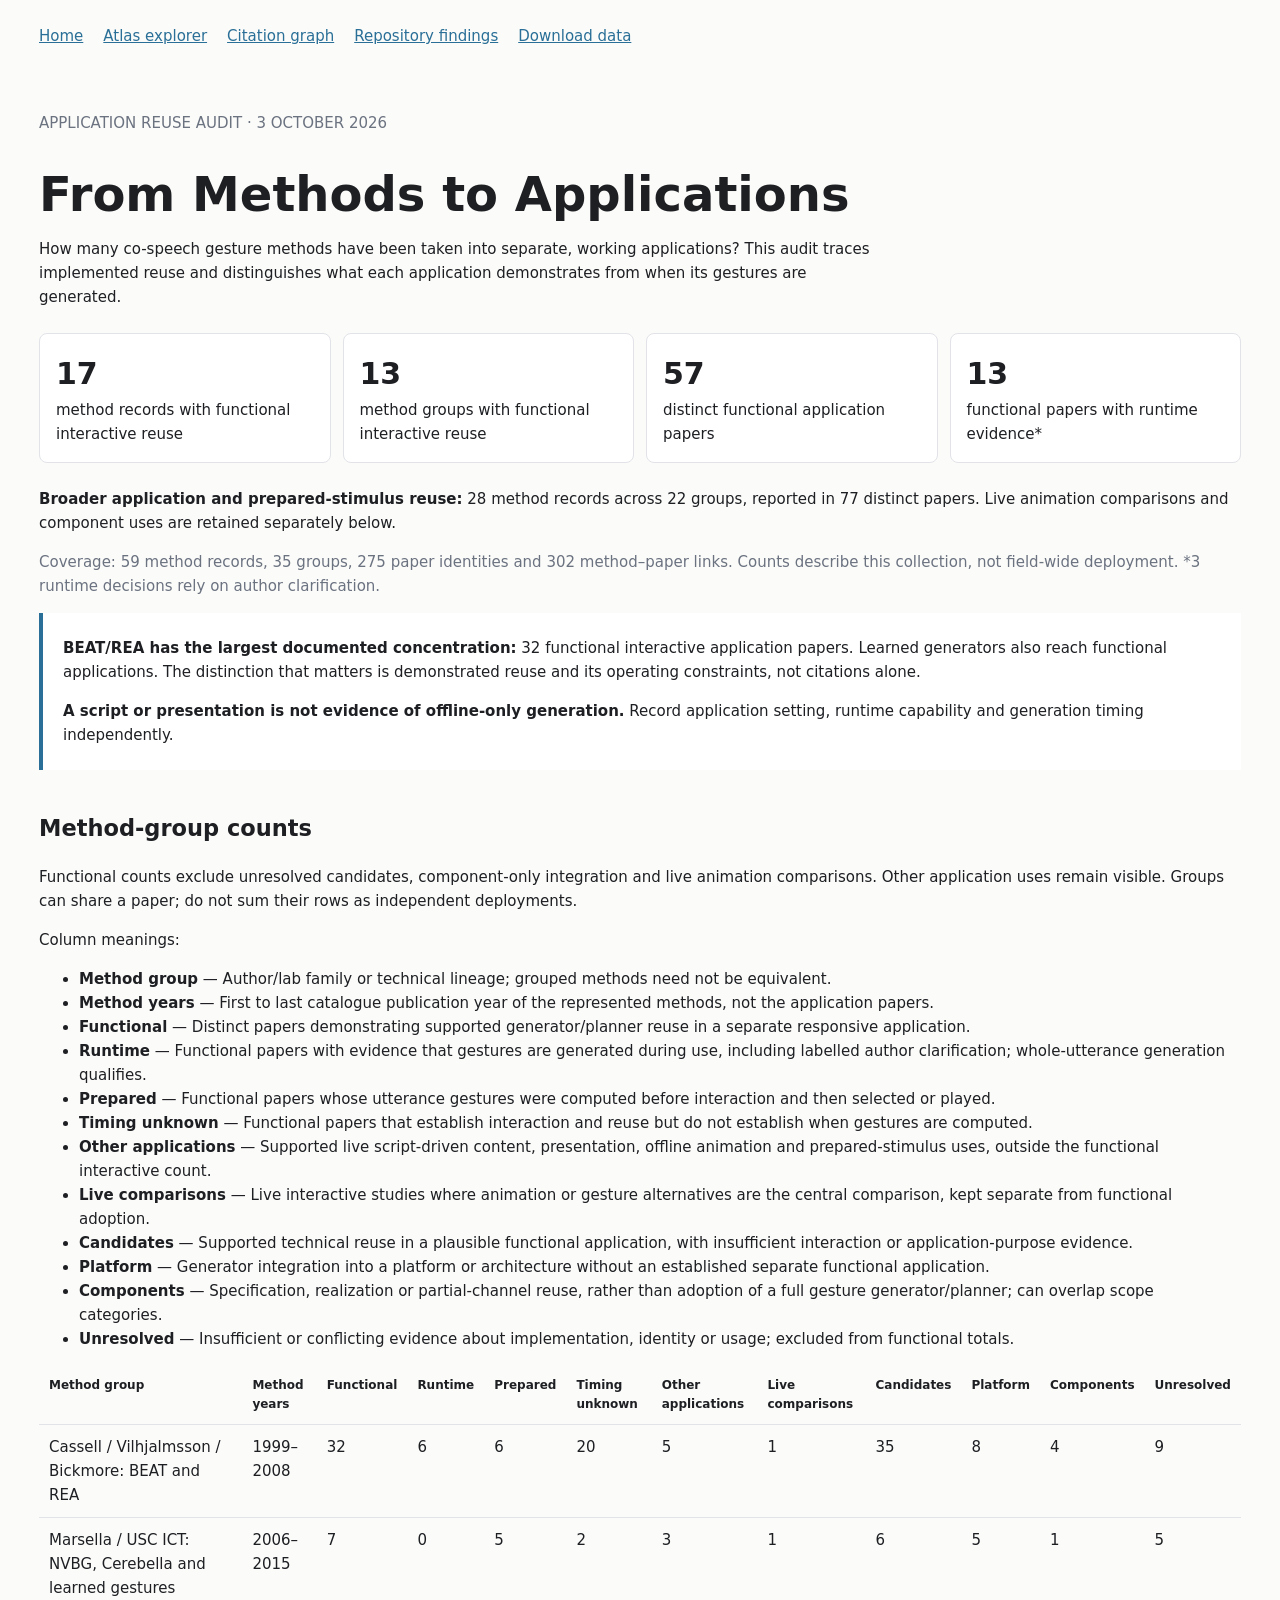
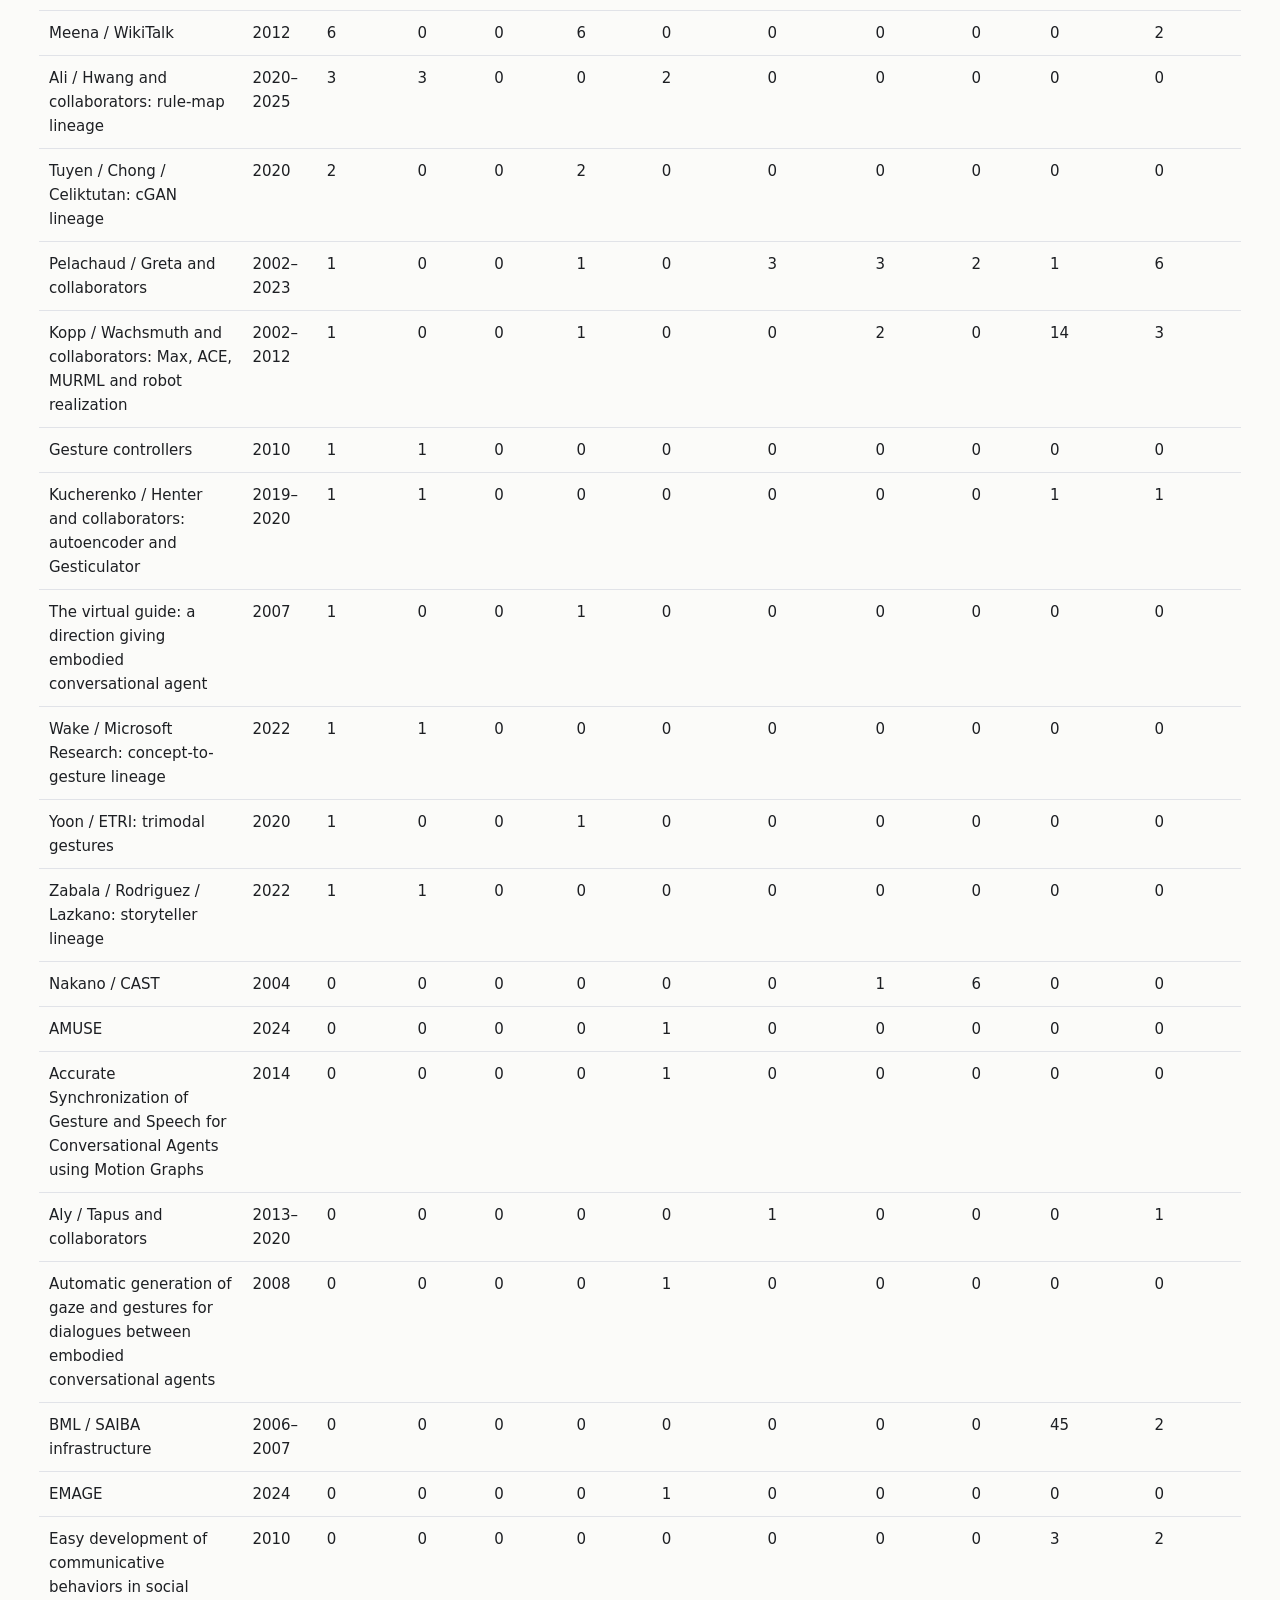
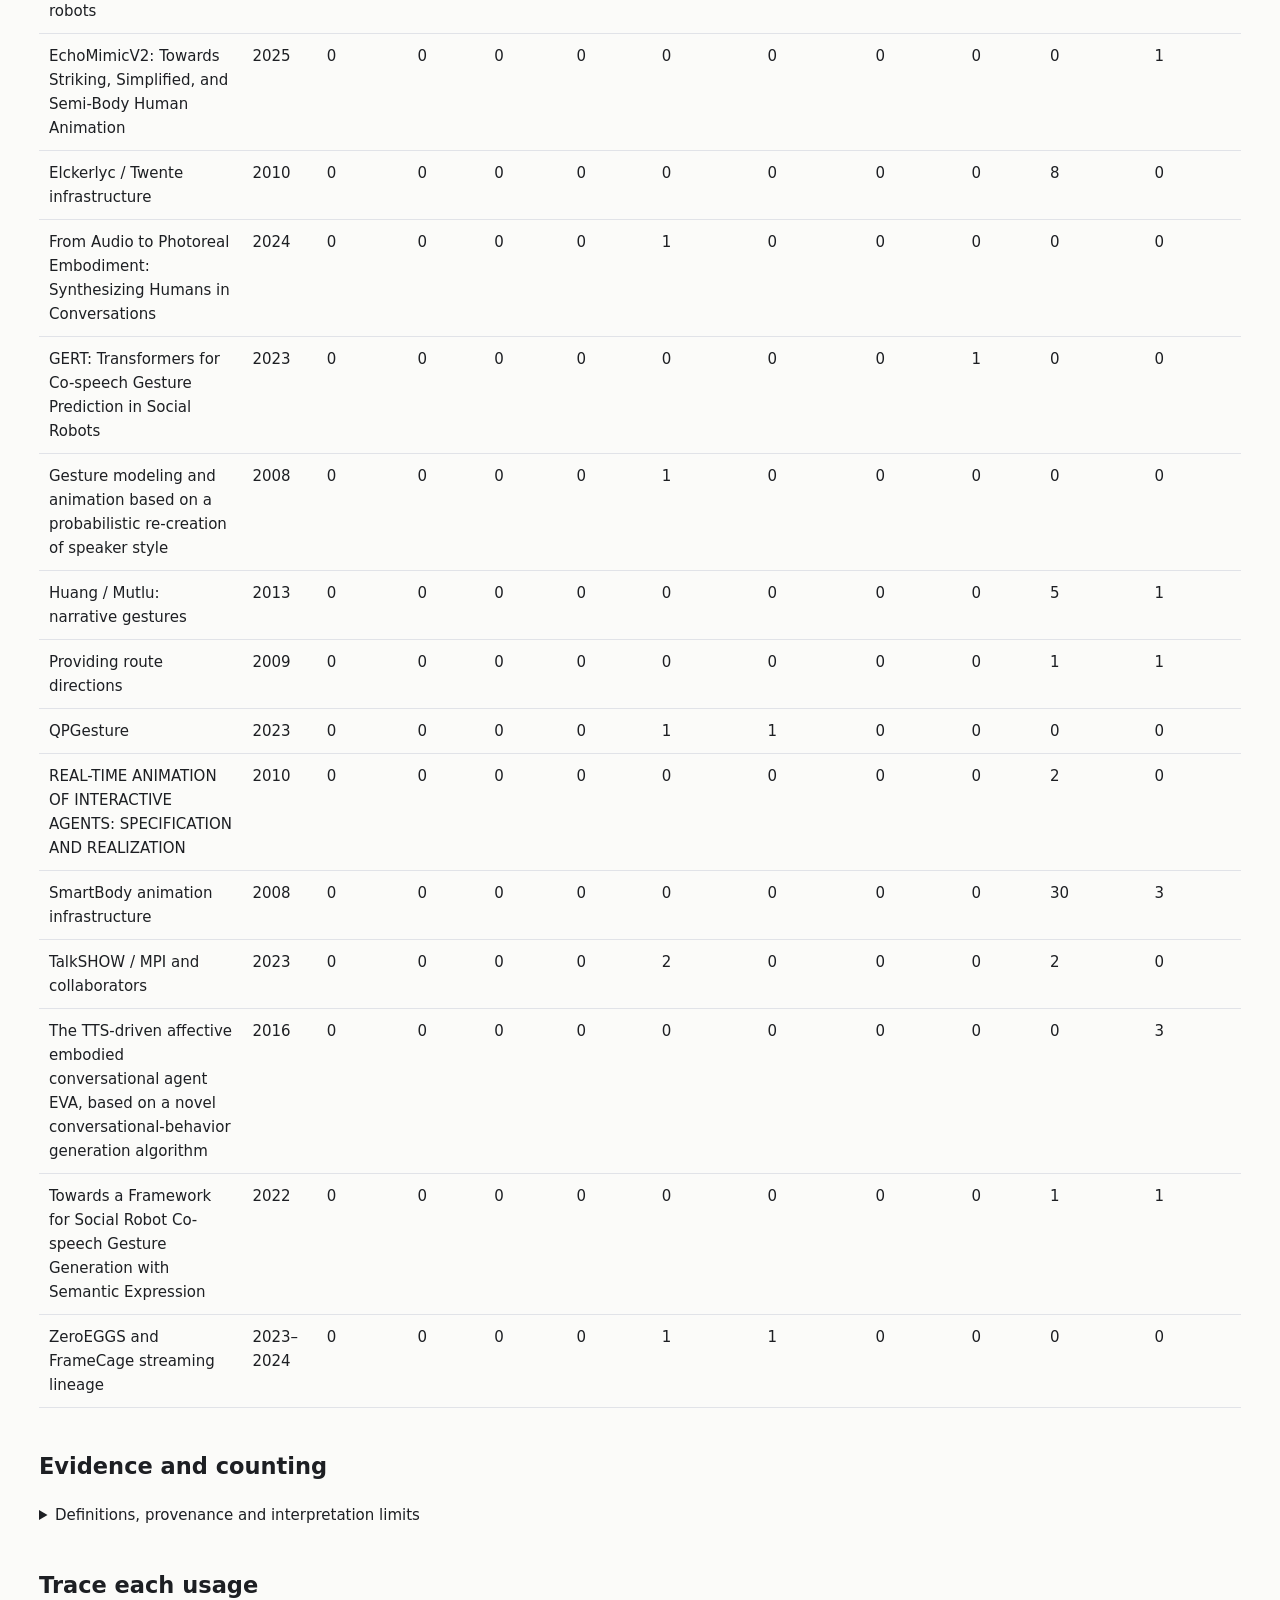
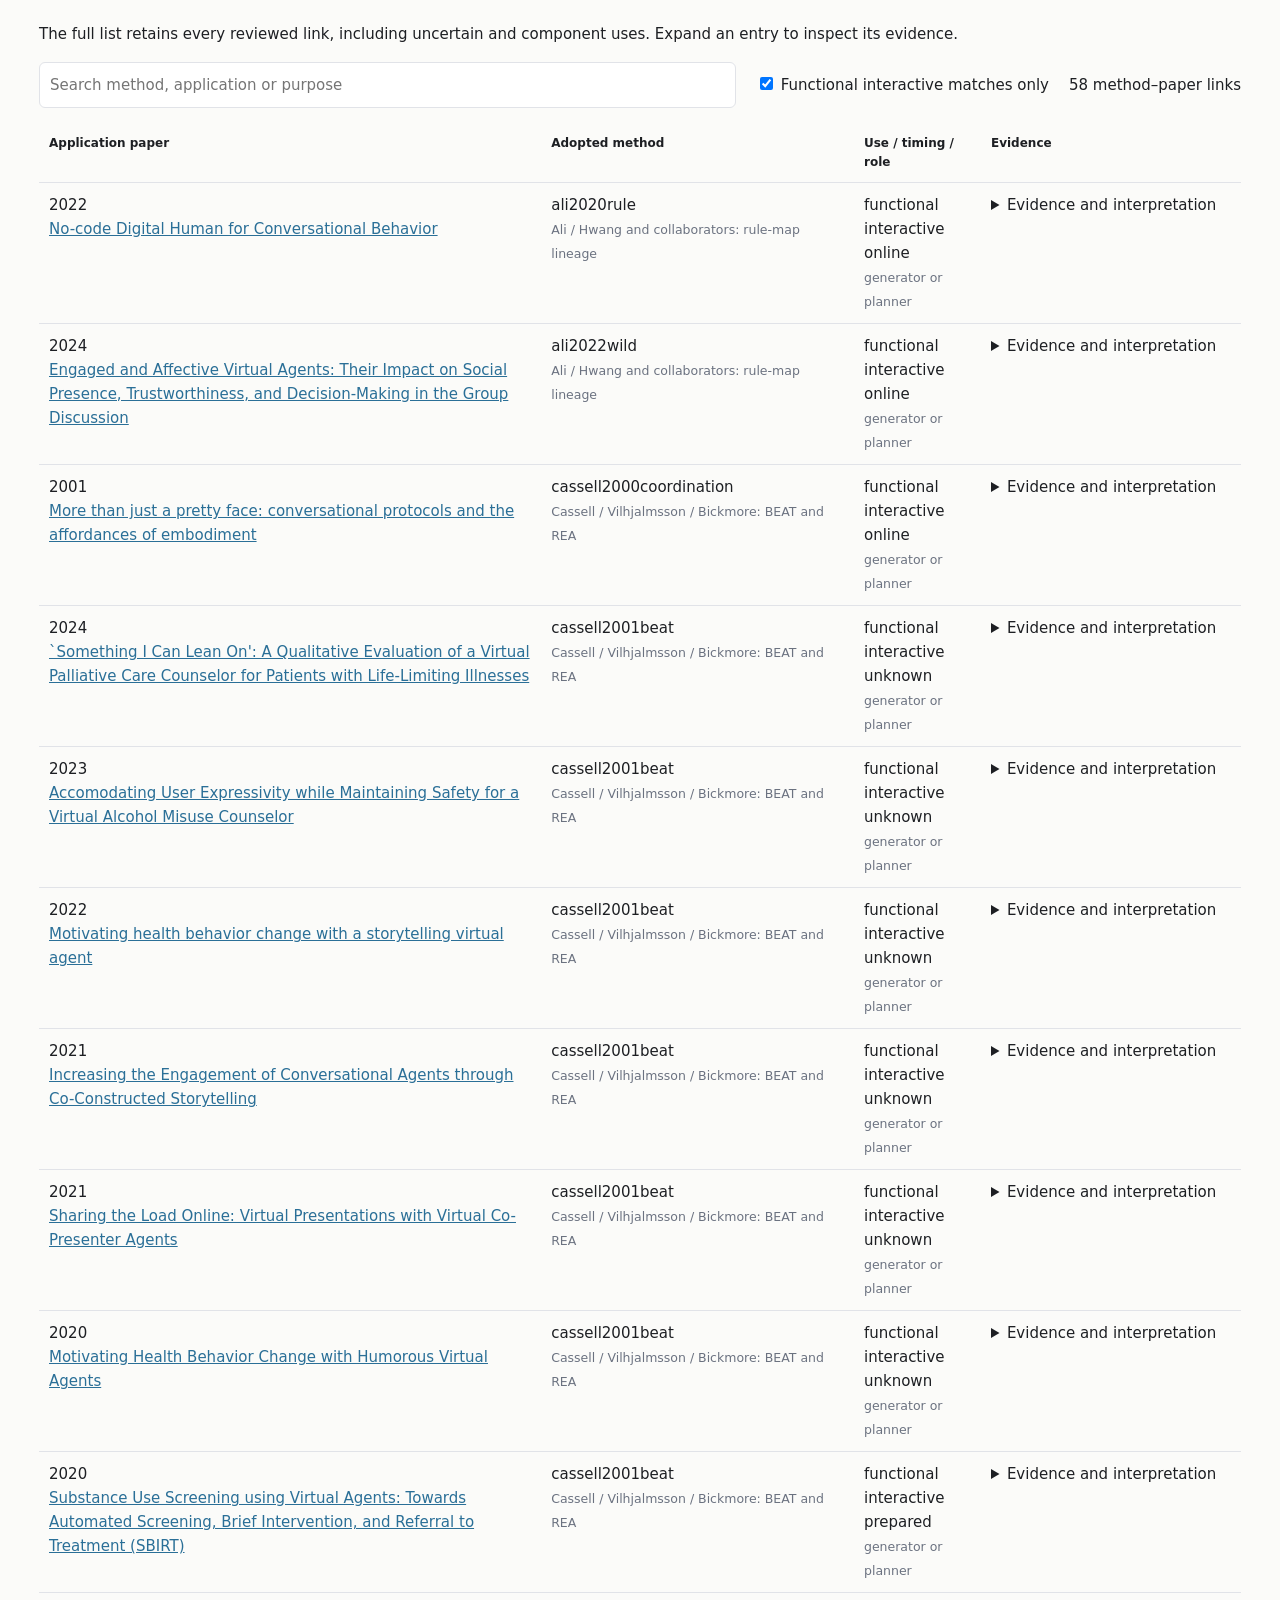
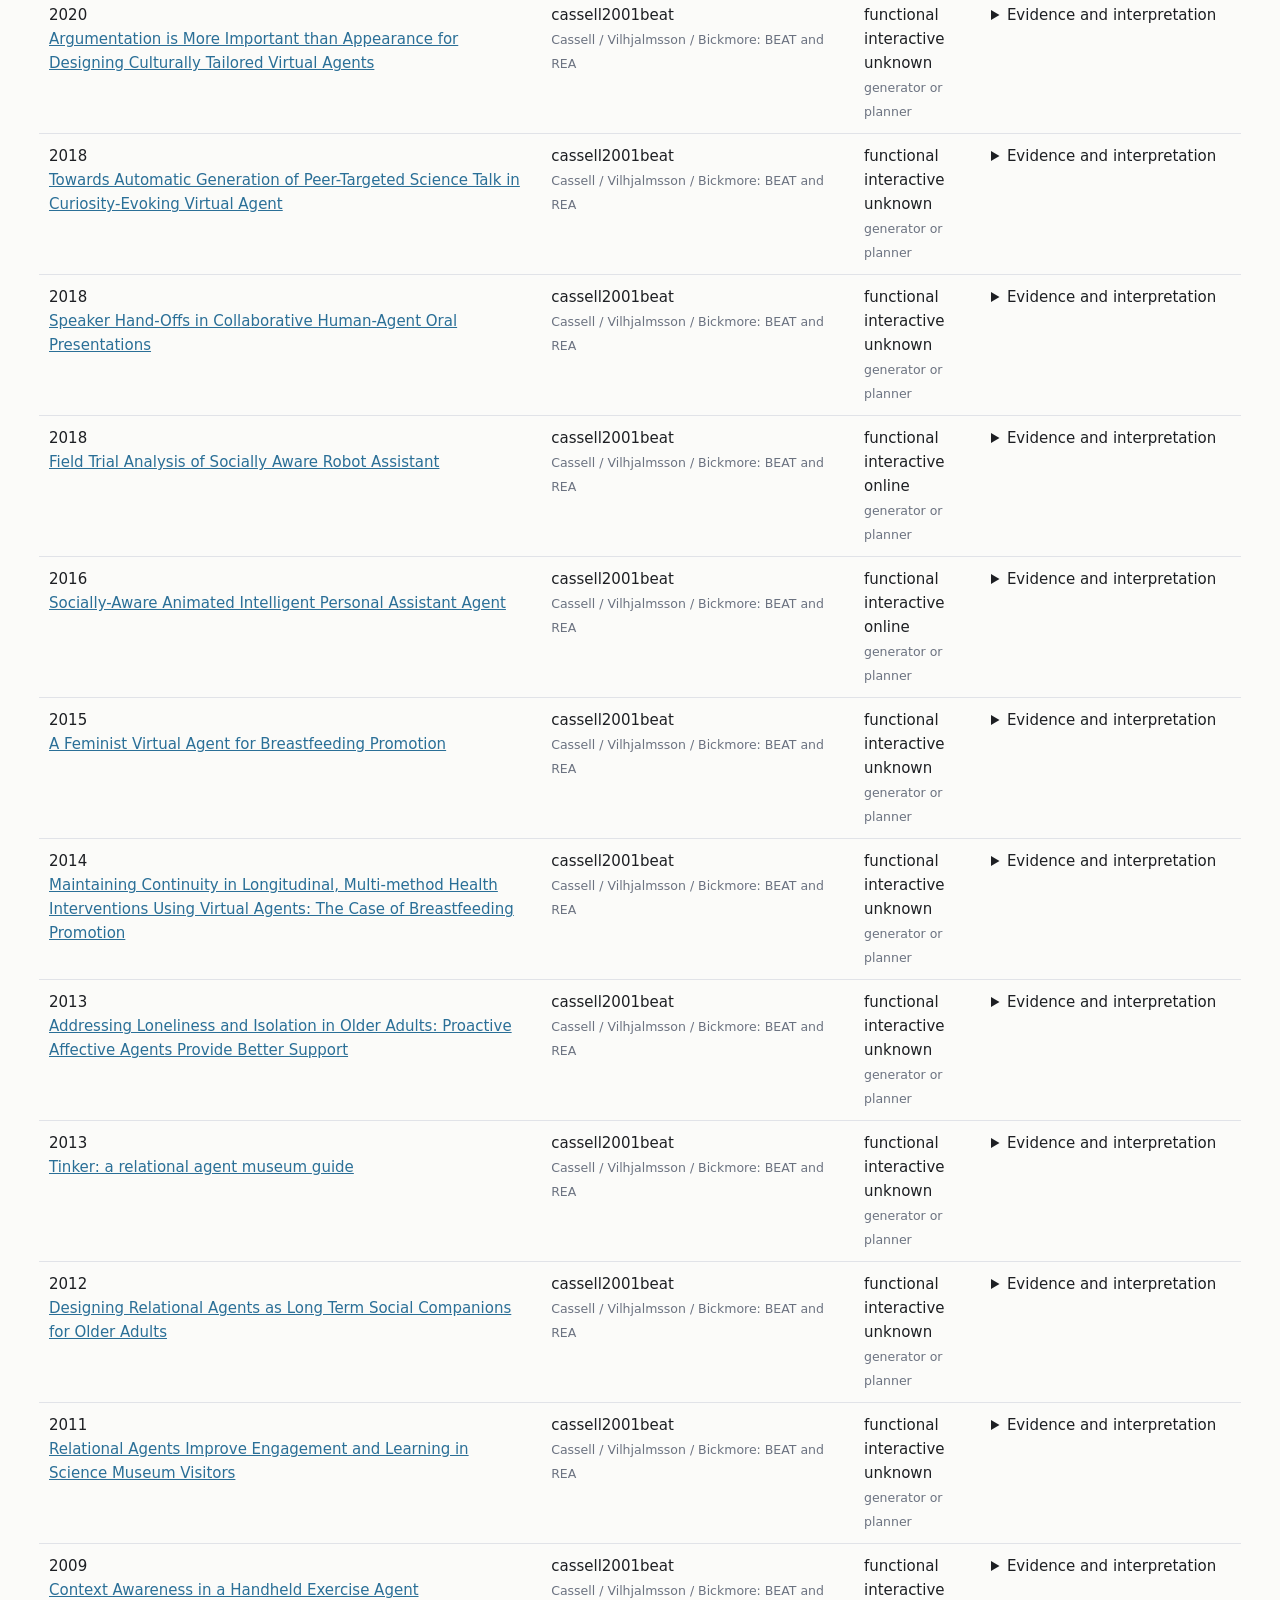
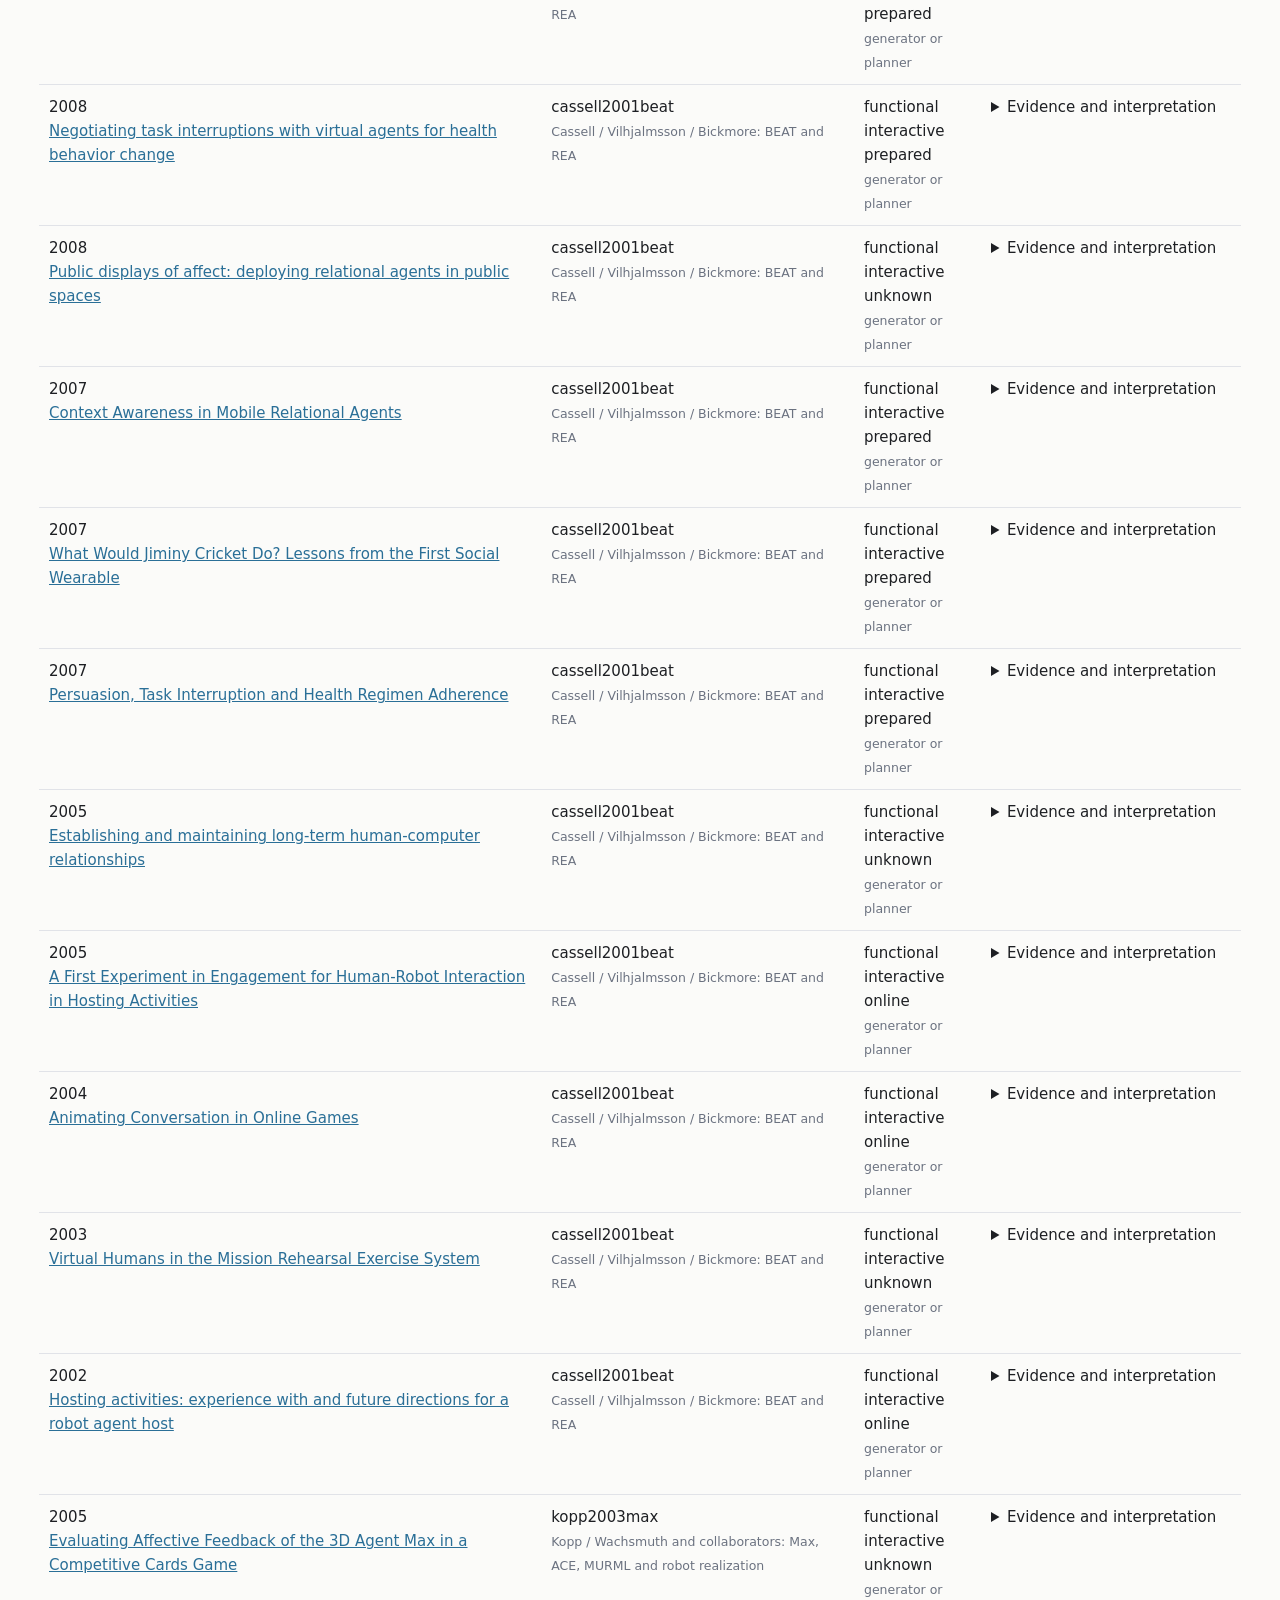
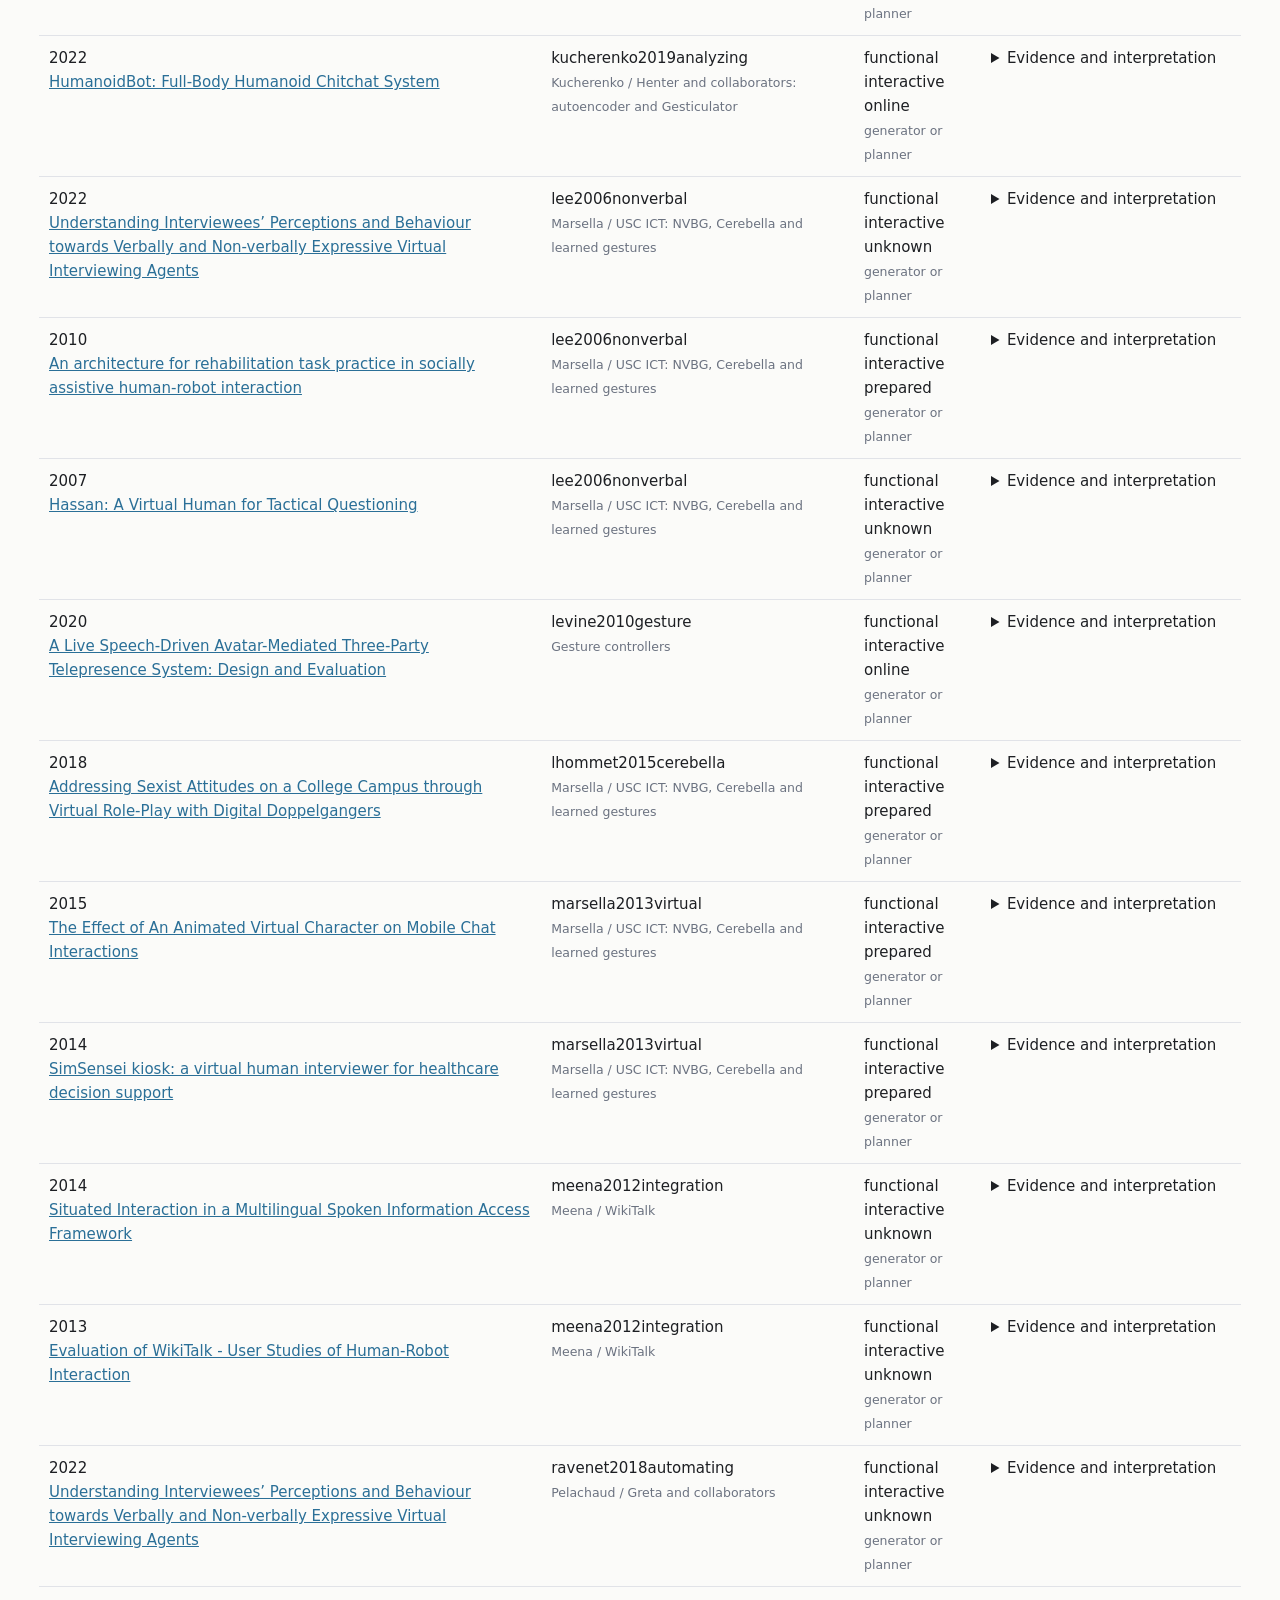
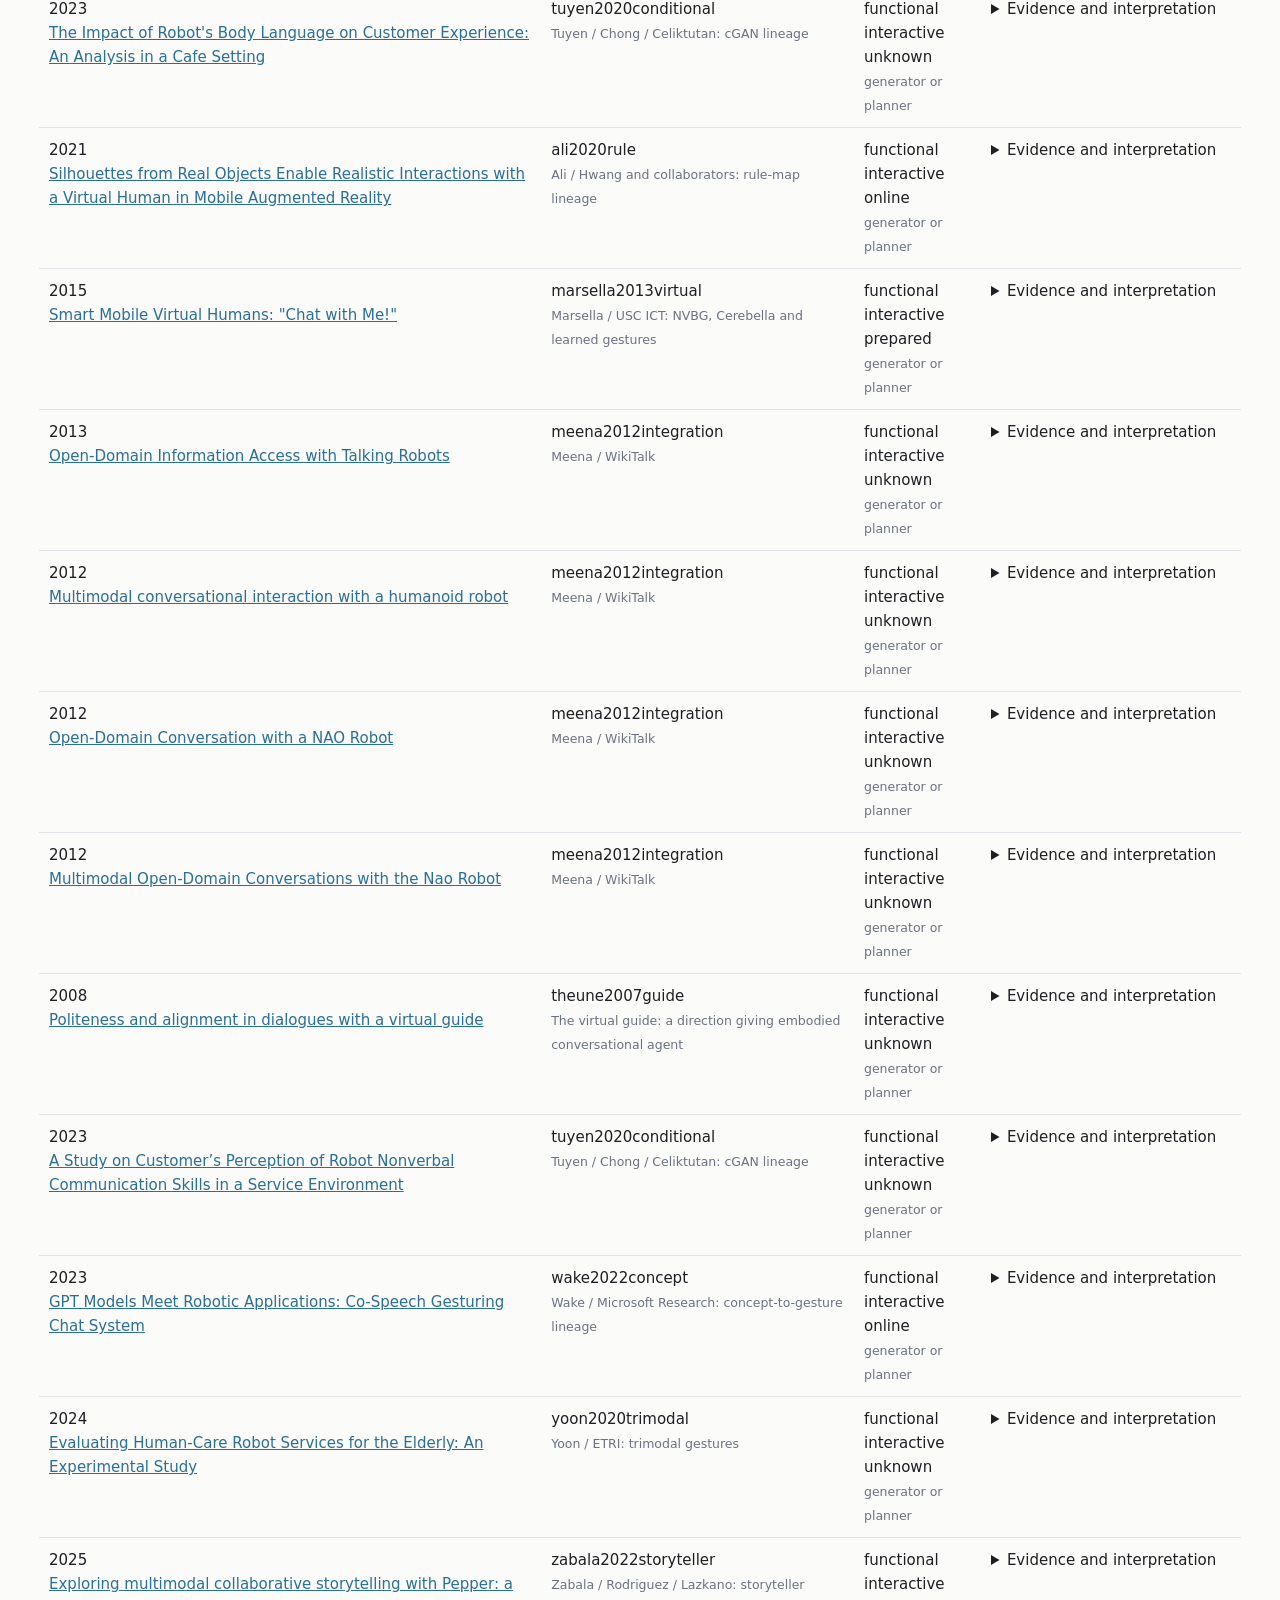
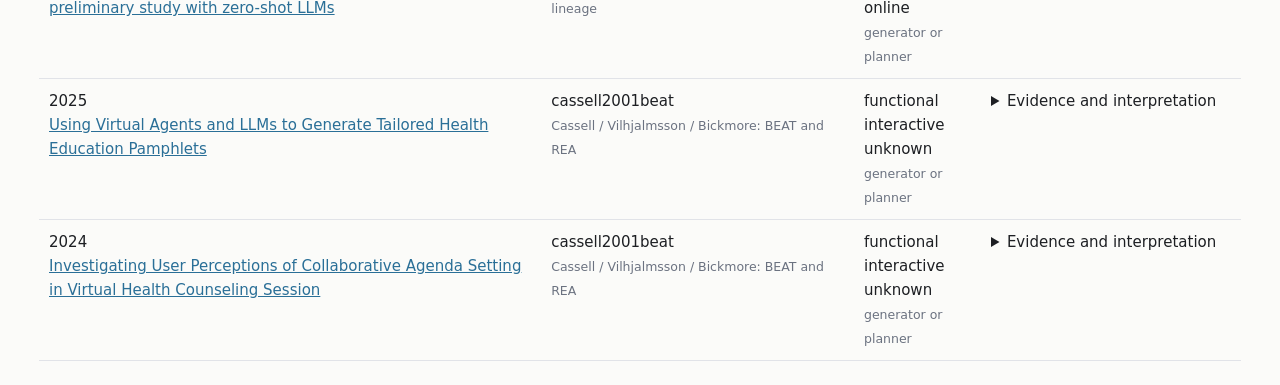
==== commit f38d3e34: "Introduce atlas landing page and evidence-based resource manuscript" ====
--- a/docs/applications.html
+++ b/docs/applications.html
@@ -2,7 +2,7 @@
 <html lang="en"><head><meta charset="utf-8"><meta name="viewport" content="width=device-width, initial-scale=1"><title>From Methods to Applications · Co-Speech Gesture Atlas</title><meta name="description" content="Evidence of co-speech gesture methods reused in applications: method groups, usage papers, runtime generation and uncertainty.">
 <style>
 :root{--bg:#fbfbf9;--fg:#1d1f23;--muted:#6b7280;--line:#e1e3e8;--accent:#2a6f97;--panel:#fff}@media(prefers-color-scheme:dark){:root{--bg:#14161a;--fg:#e7e9ee;--muted:#a8adb7;--line:#2c3038;--accent:#7fb3d5;--panel:#1c1f25}}*{box-sizing:border-box}body{margin:0;background:var(--bg);color:var(--fg);font:15px/1.6 system-ui,sans-serif}header,main{max-width:1250px;margin:auto;padding:24px}nav{display:flex;gap:20px;flex-wrap:wrap}a{color:var(--accent)}h1{font-size:clamp(30px,4vw,48px);line-height:1.15;margin-bottom:14px}h2{margin-top:40px}.intro{max-width:850px}.metrics{display:grid;grid-template-columns:repeat(4,1fr);gap:12px;margin:24px 0}.metrics div{border:1px solid var(--line);padding:16px;border-radius:8px;background:var(--panel)}.metrics strong{display:block;font-size:30px}small,.muted{color:var(--muted)}.scroll{overflow:auto}table{border-collapse:collapse;width:100%}th,td{text-align:left;vertical-align:top;padding:10px;border-bottom:1px solid var(--line)}th{font-size:12px}#usage td:first-child{min-width:240px}#usage td:last-child{min-width:260px}details p{max-width:650px}summary{cursor:pointer}.controls{display:flex;gap:20px;align-items:center;flex-wrap:wrap;margin:16px 0}input[type=search]{font:inherit;padding:10px;border:1px solid var(--line);background:var(--panel);color:var(--fg);border-radius:6px;min-width:260px;flex:1}.finding{border-left:4px solid var(--accent);padding:8px 20px;background:var(--panel)}[hidden]{display:none!important}@media(max-width:700px){header,main{padding:16px}.metrics{grid-template-columns:repeat(2,1fr)}}
-</style></head><body><header><nav><a href="index.html">Atlas explorer</a><a href="citations.html">Citation graph</a><a href="https://github.com/ghazanPK/Co-Speech-gesture-atlas/blob/main/APPLICATIONS.md">Repository findings</a><a href="application-usages.json">Download data</a></nav></header><main>
+</style></head><body><header><nav><a href="index.html">Home</a><a href="explorer.html">Atlas explorer</a><a href="citations.html">Citation graph</a><a href="https://github.com/ghazanPK/Co-Speech-gesture-atlas/blob/main/APPLICATIONS.md">Repository findings</a><a href="application-usages.json">Download data</a></nav></header><main>
 <p class="muted">APPLICATION REUSE AUDIT · 3 OCTOBER 2026</p><h1>From Methods to Applications</h1><p class="intro">How many co-speech gesture methods have been taken into separate, working applications? This audit traces implemented reuse and distinguishes what each application demonstrates from when its gestures are generated.</p>
 <div class="metrics"><div><strong>17</strong>method records with functional interactive reuse</div><div><strong>13</strong>method groups with functional interactive reuse</div><div><strong>57</strong>distinct functional application papers</div><div><strong>13</strong>functional papers with runtime evidence*</div></div>
 <p><strong>Broader application and prepared-stimulus reuse:</strong> 28 method records across 22 groups, reported in 77 distinct papers. Live animation comparisons and component uses are retained separately below.</p><p class="muted">Coverage: 59 method records, 35 groups, 275 paper identities and 302 method–paper links. Counts describe this collection, not field-wide deployment. *3 runtime decisions rely on author clarification.</p>
